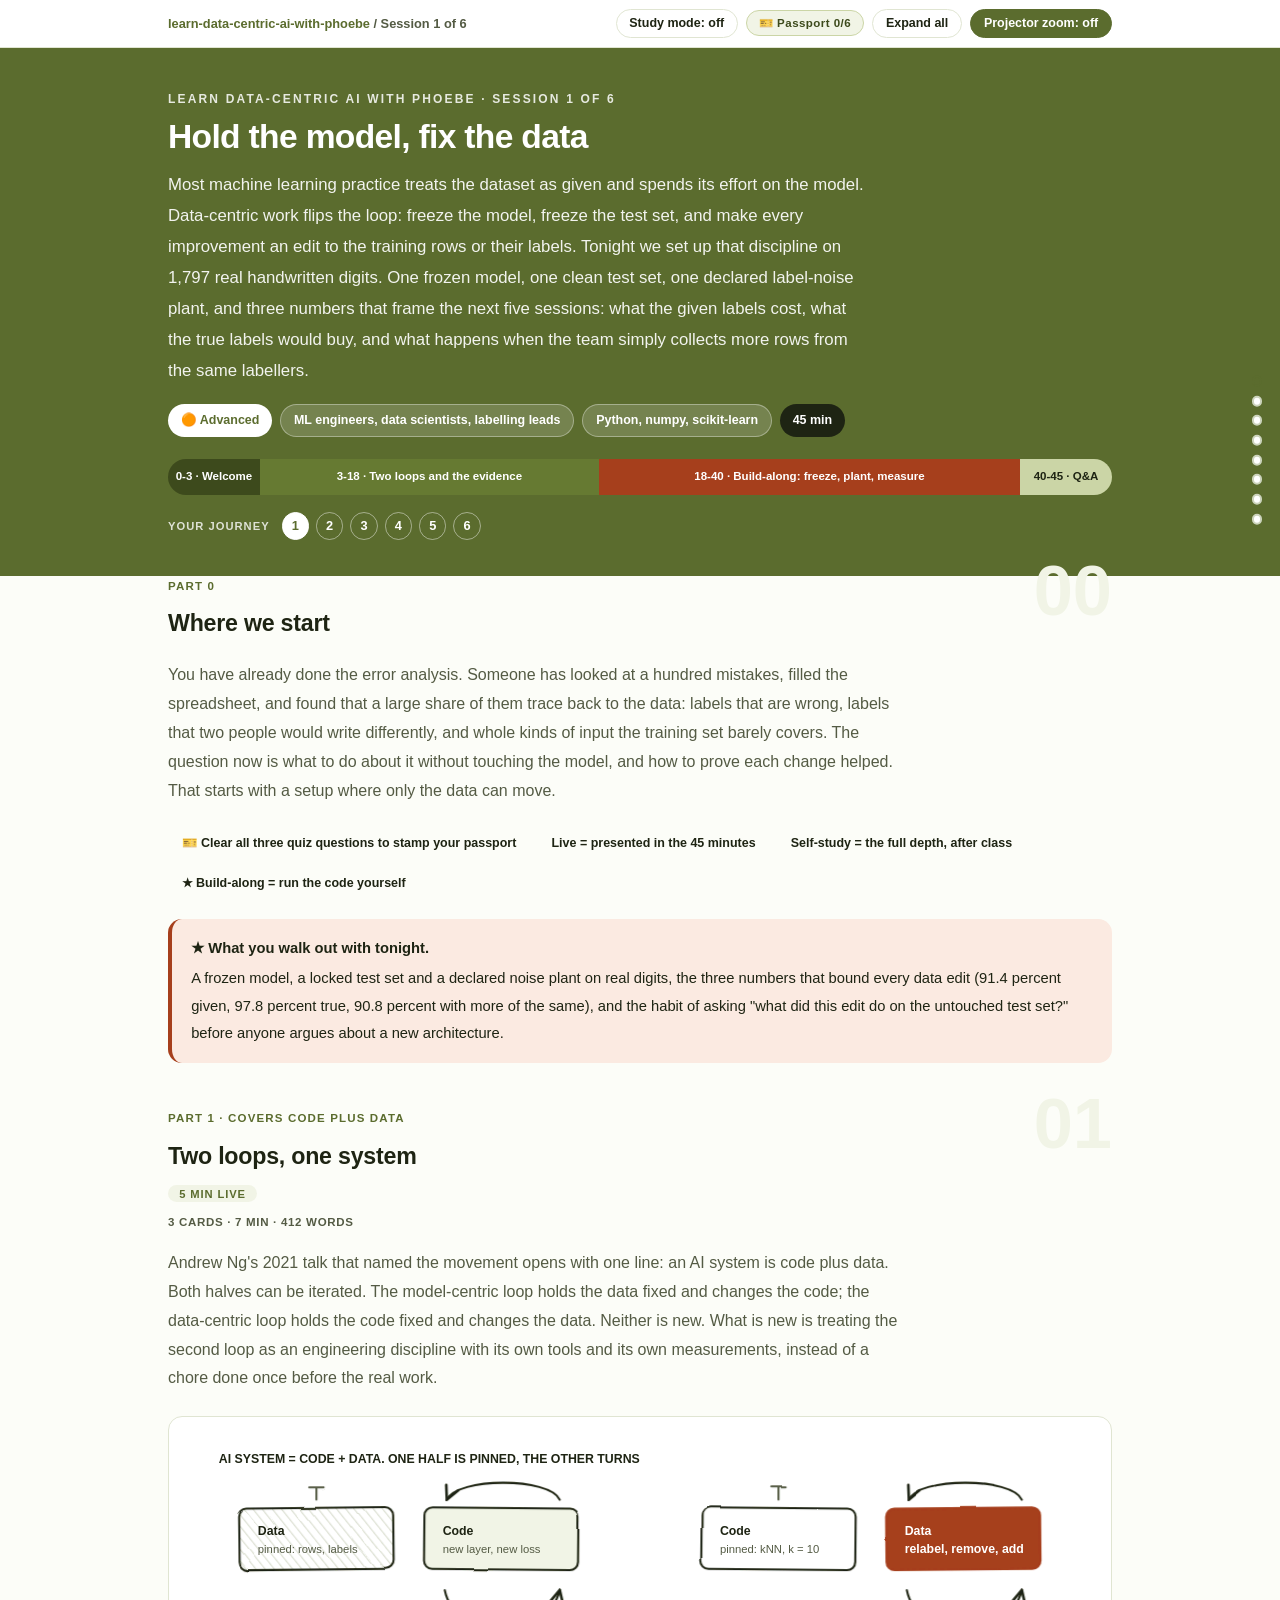
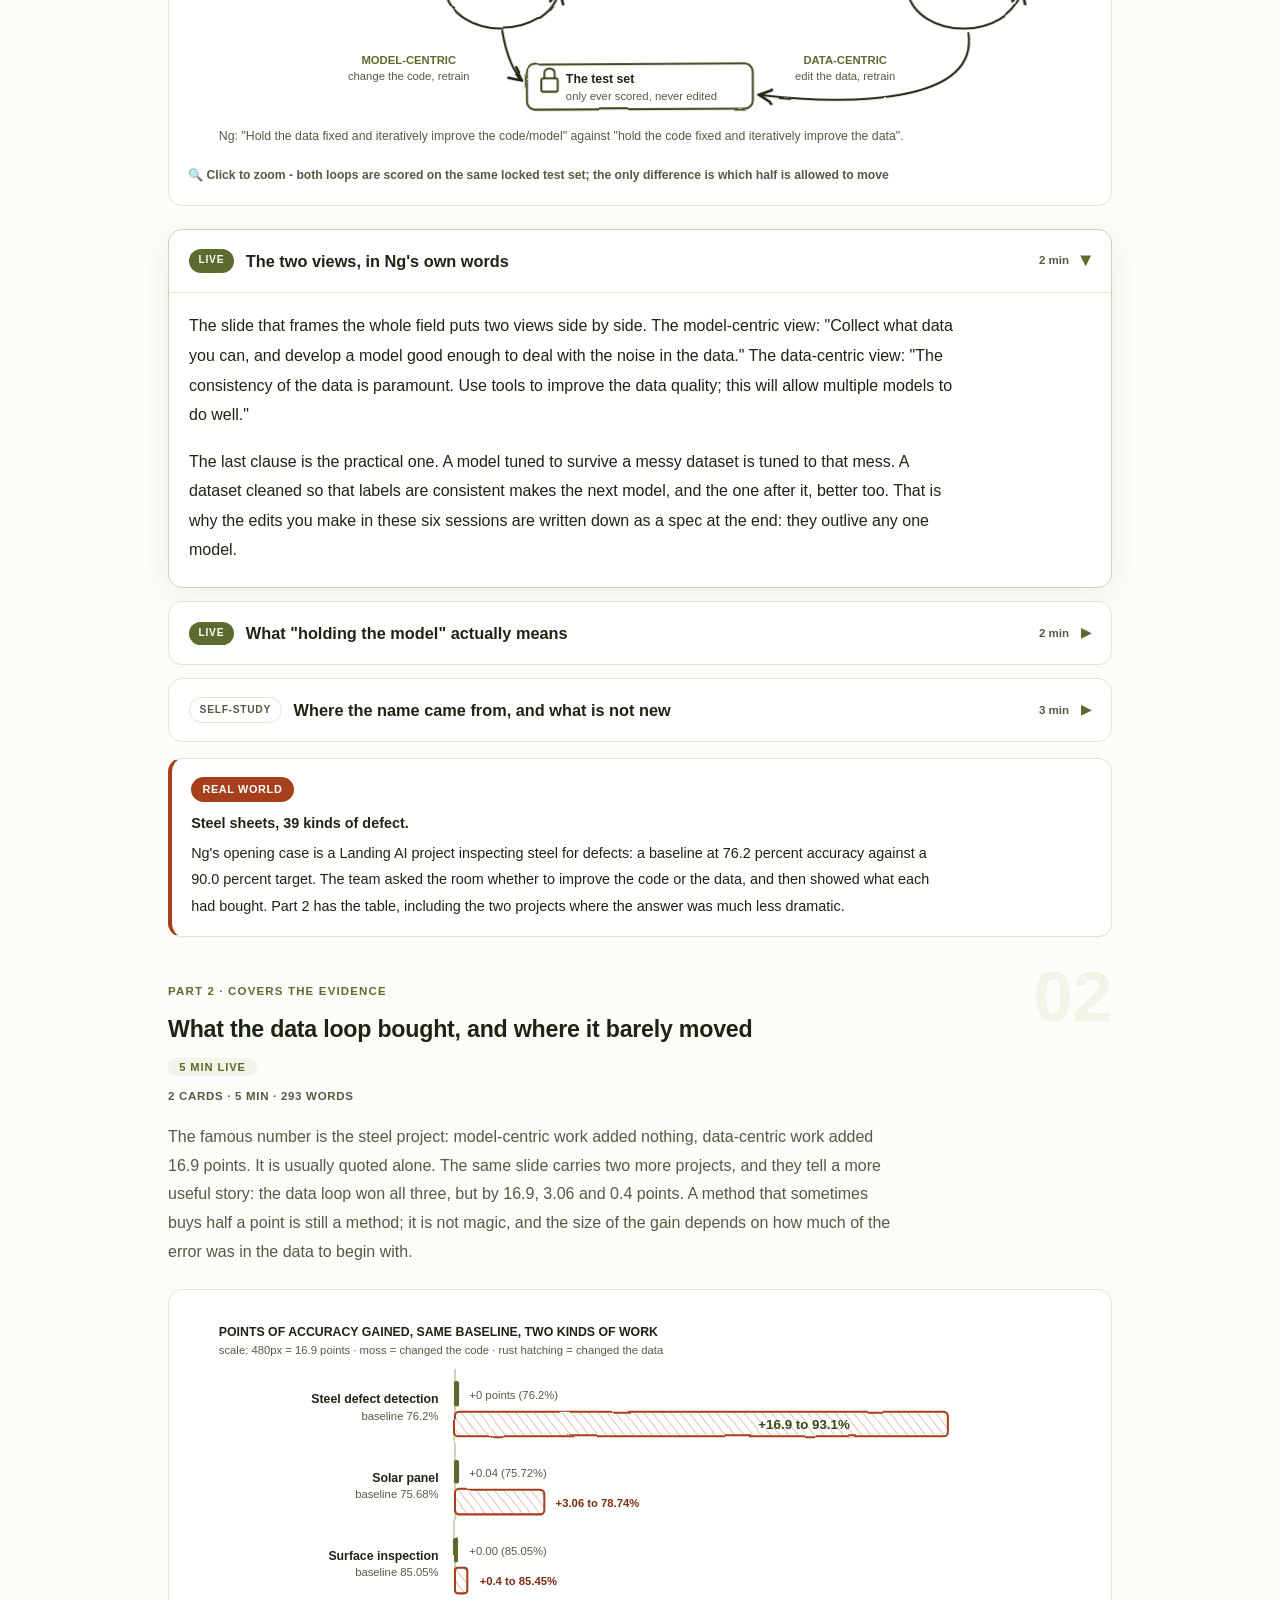
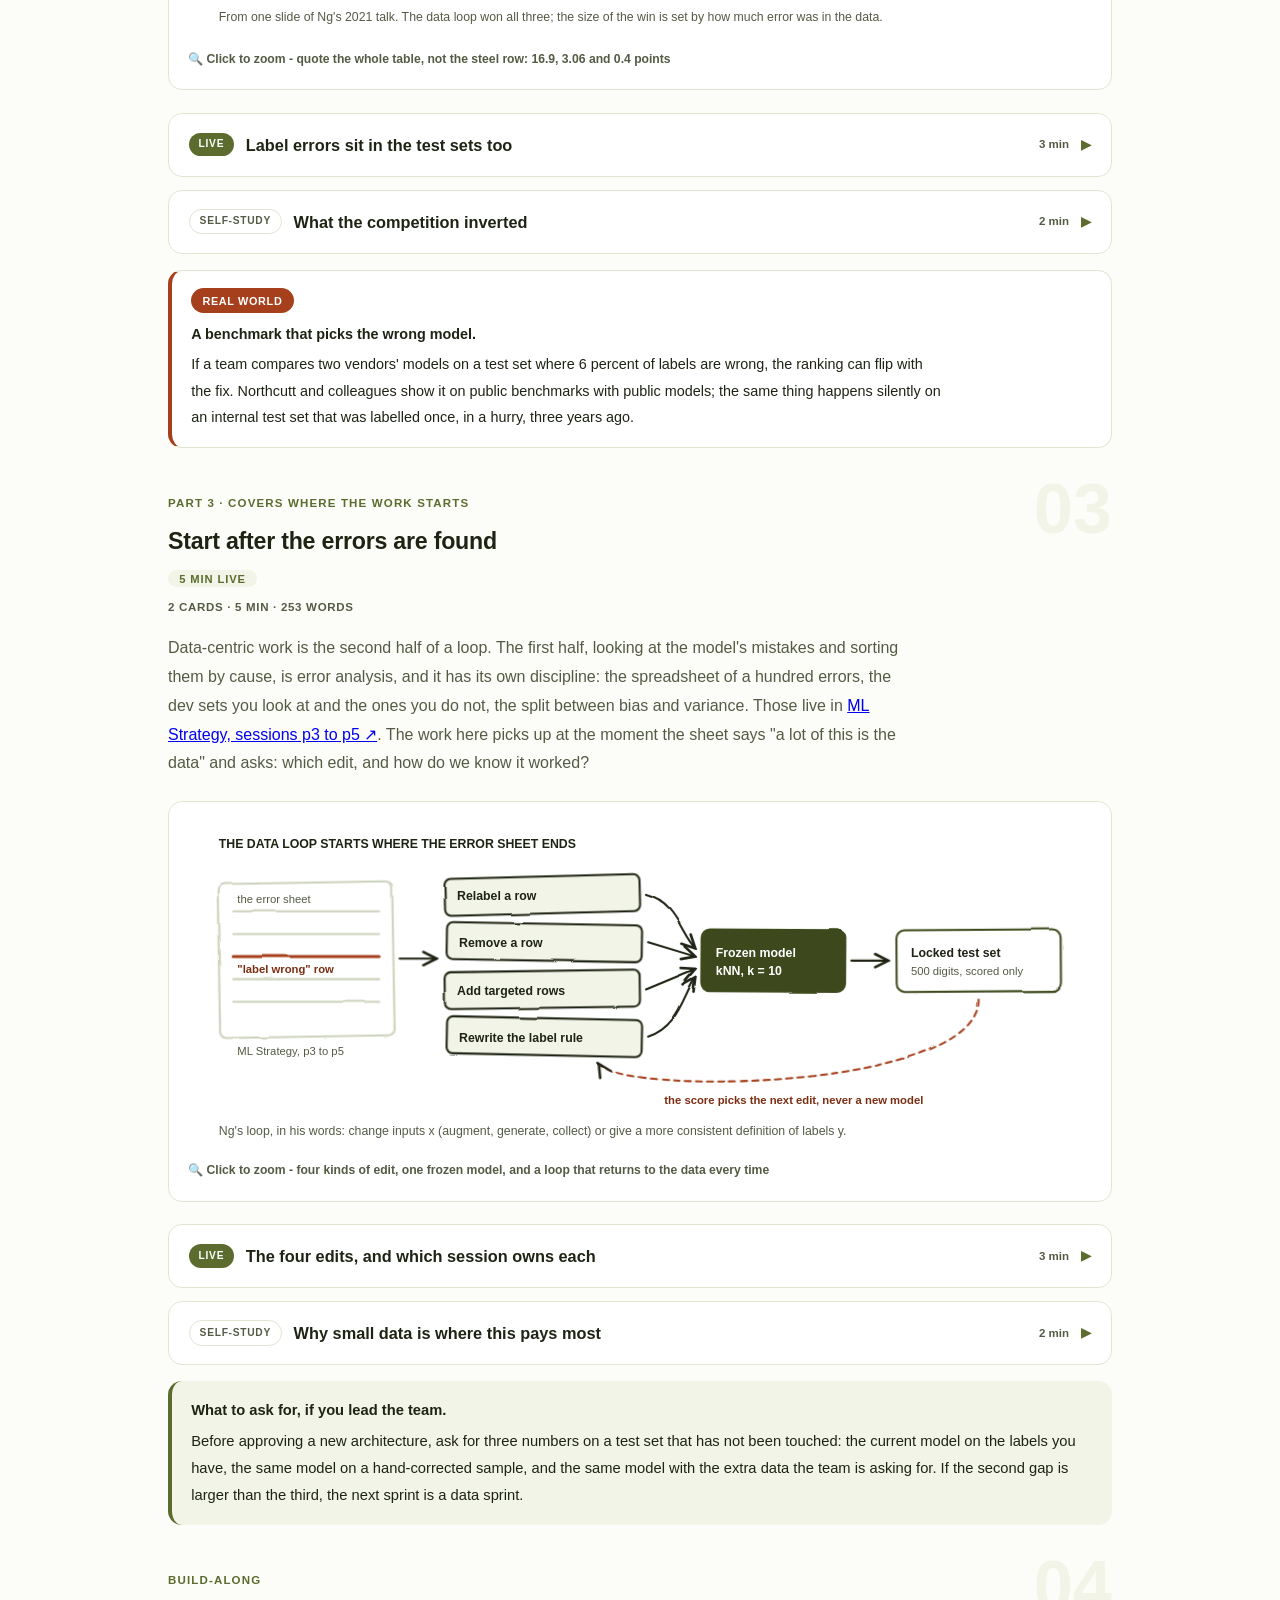
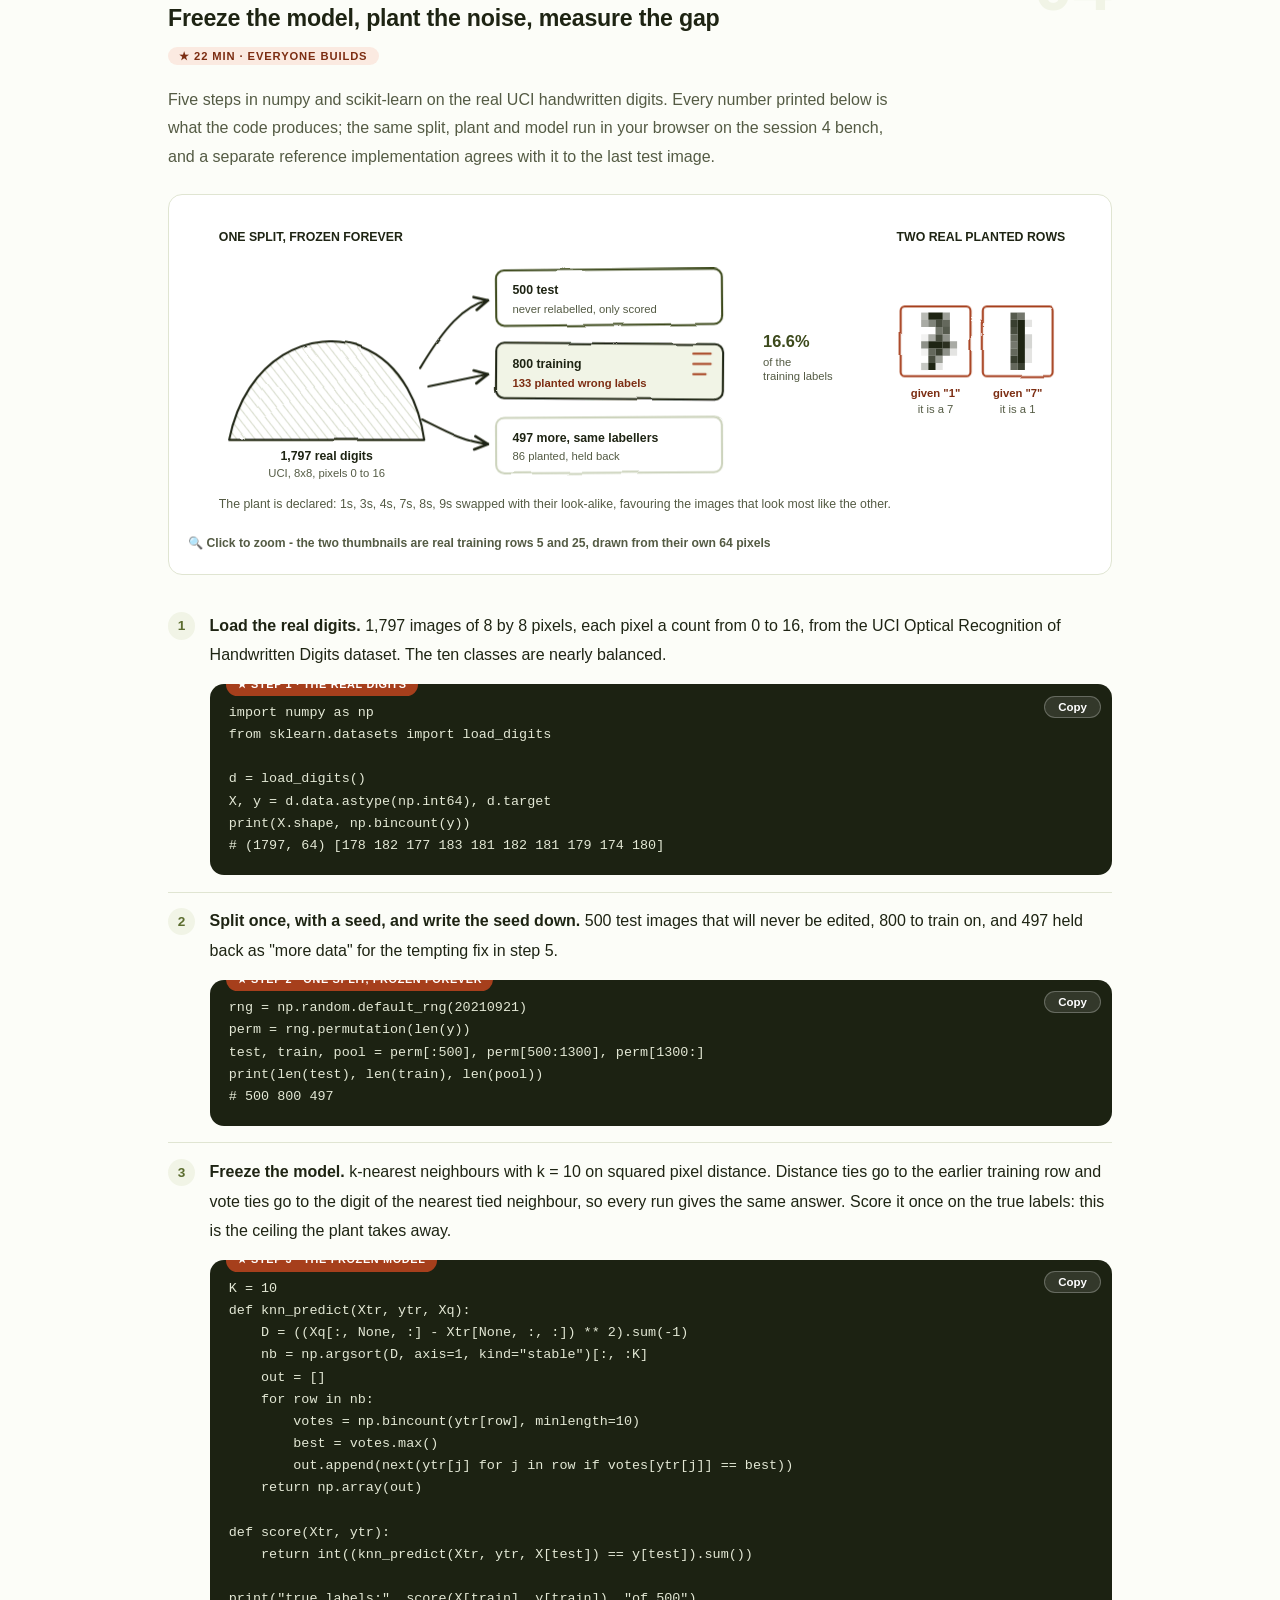
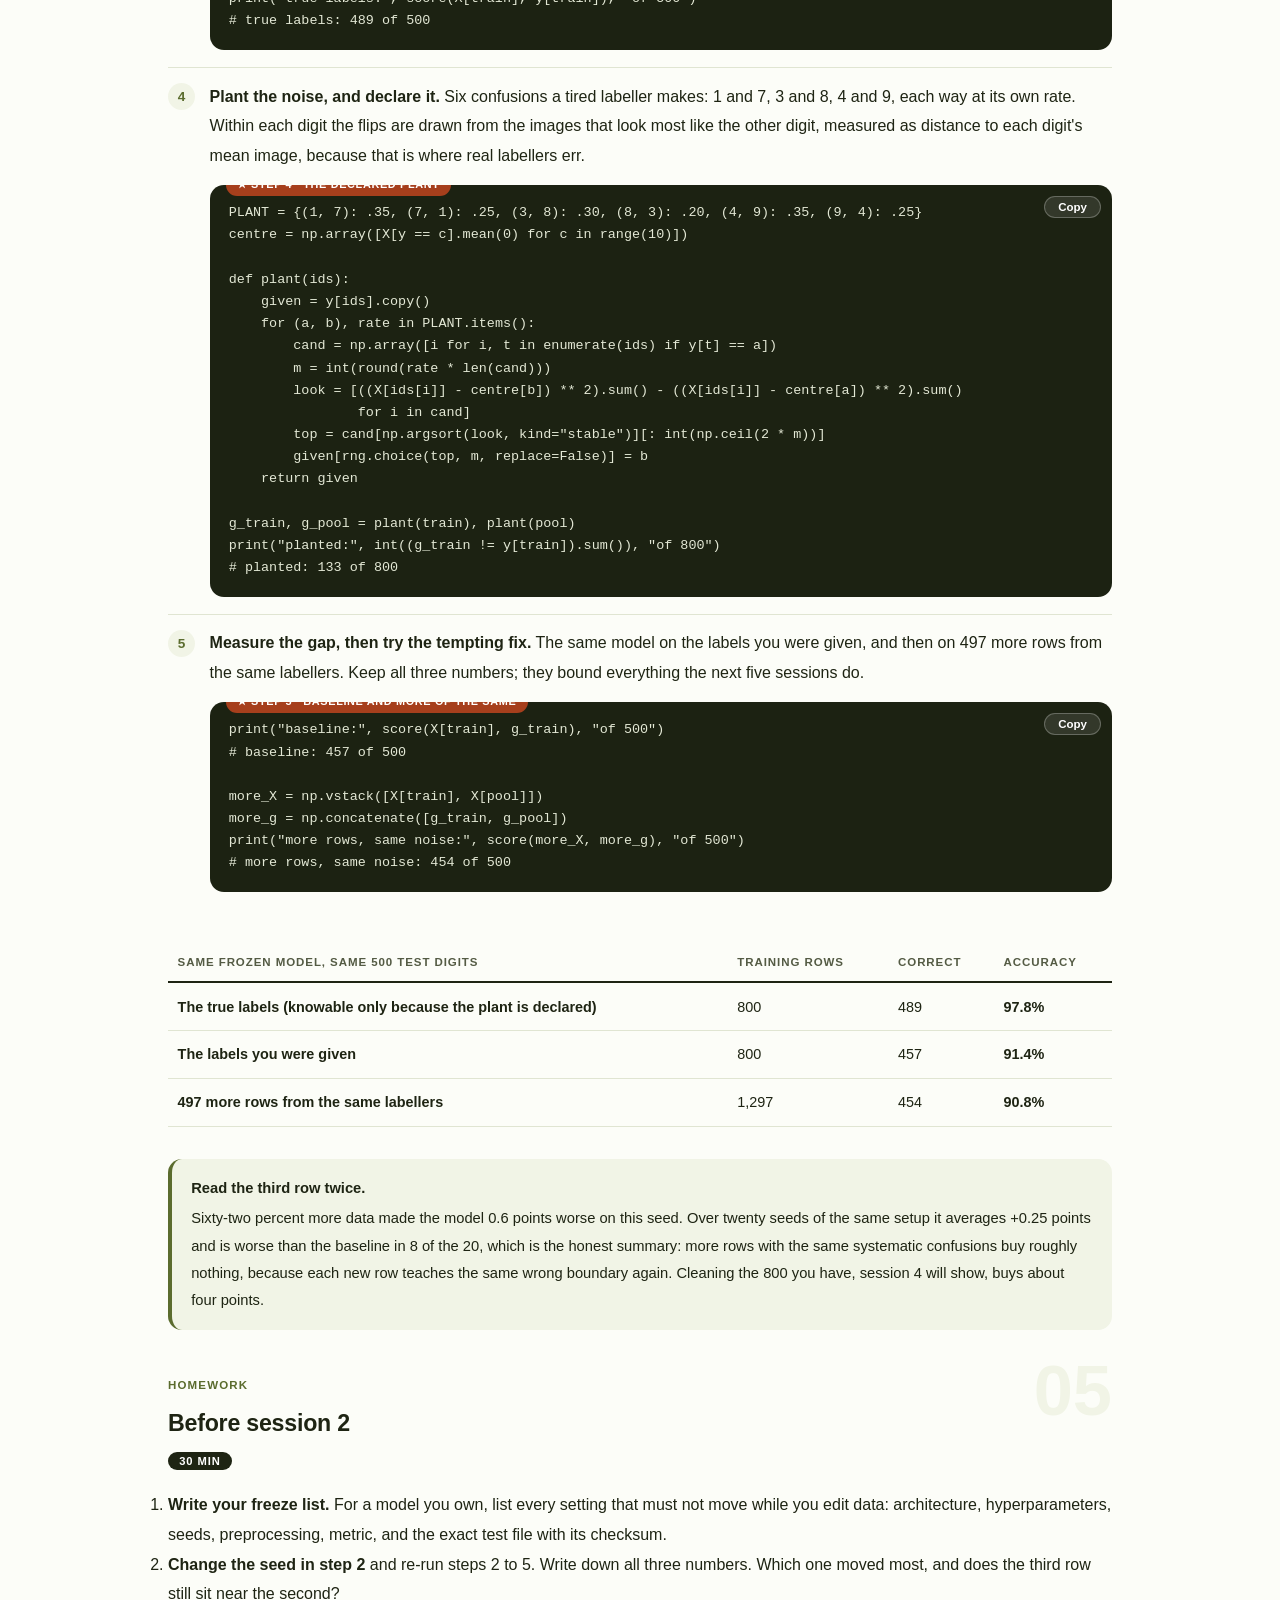
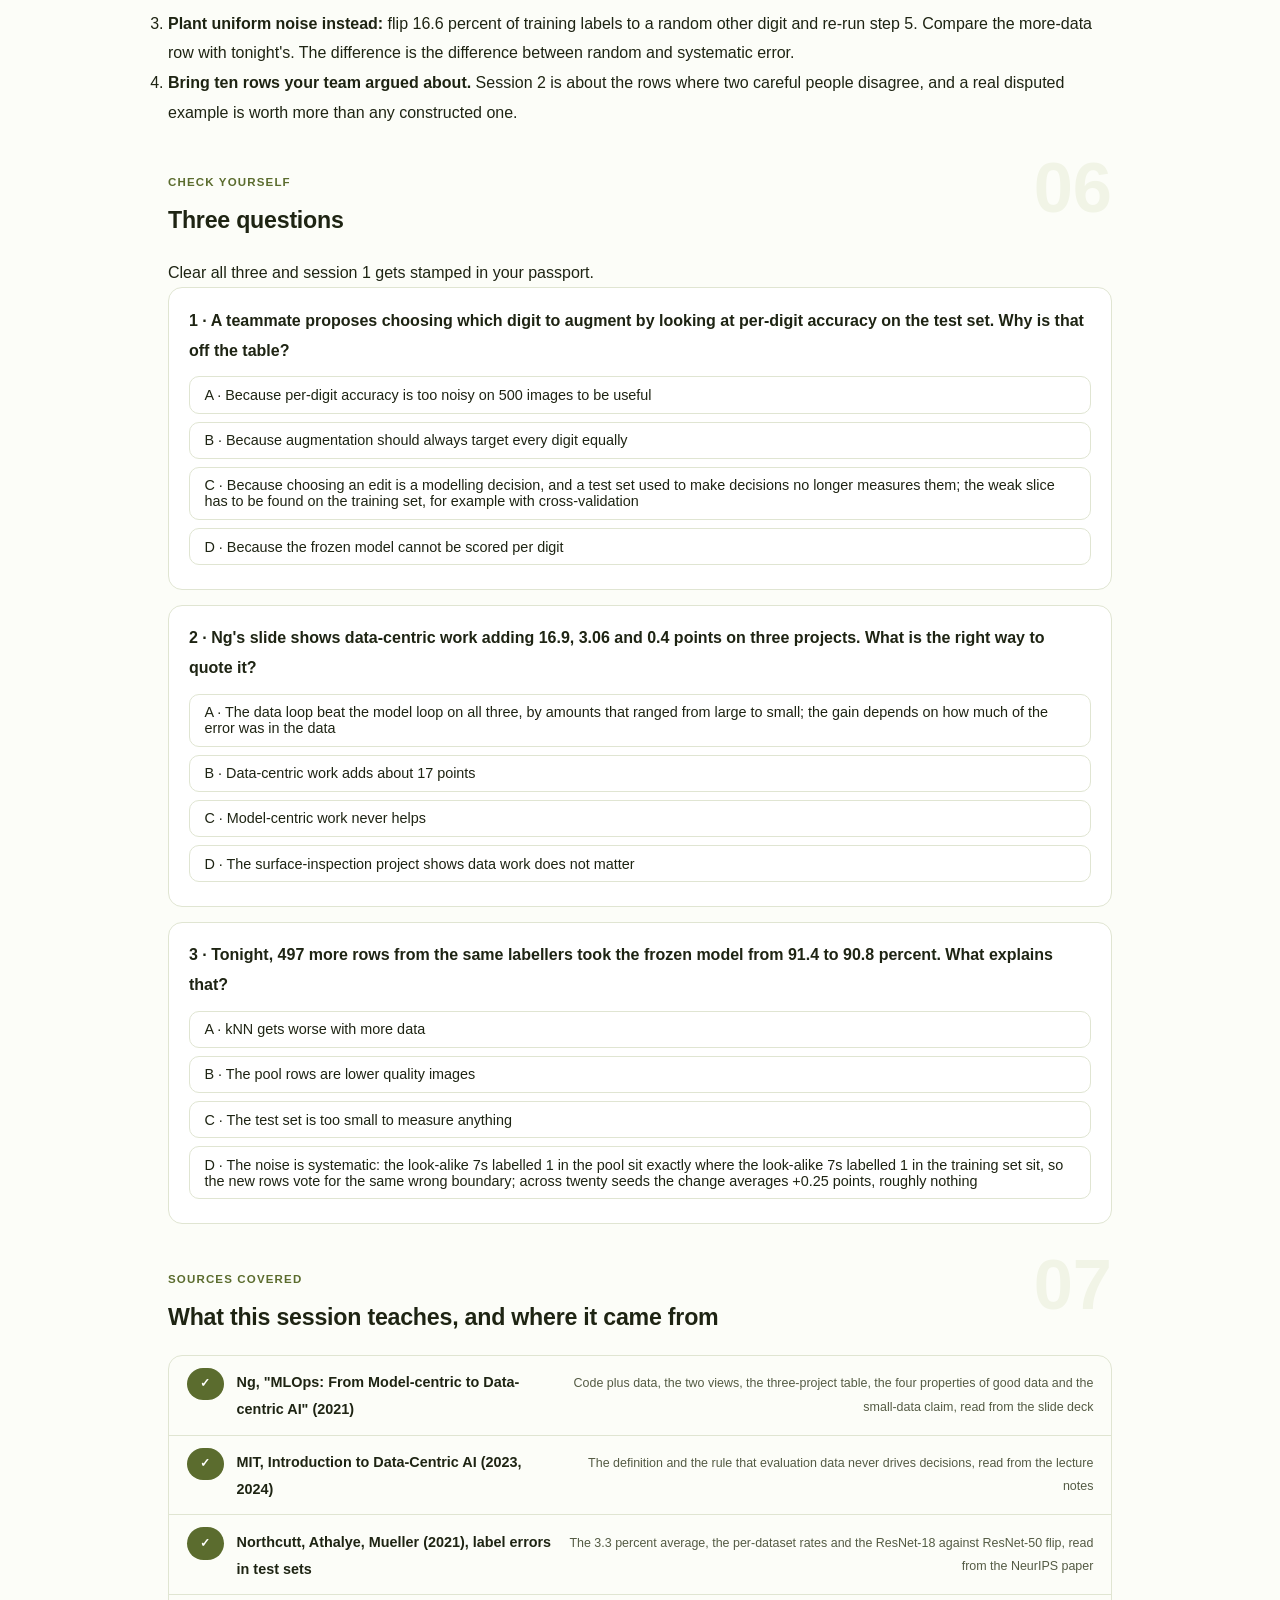
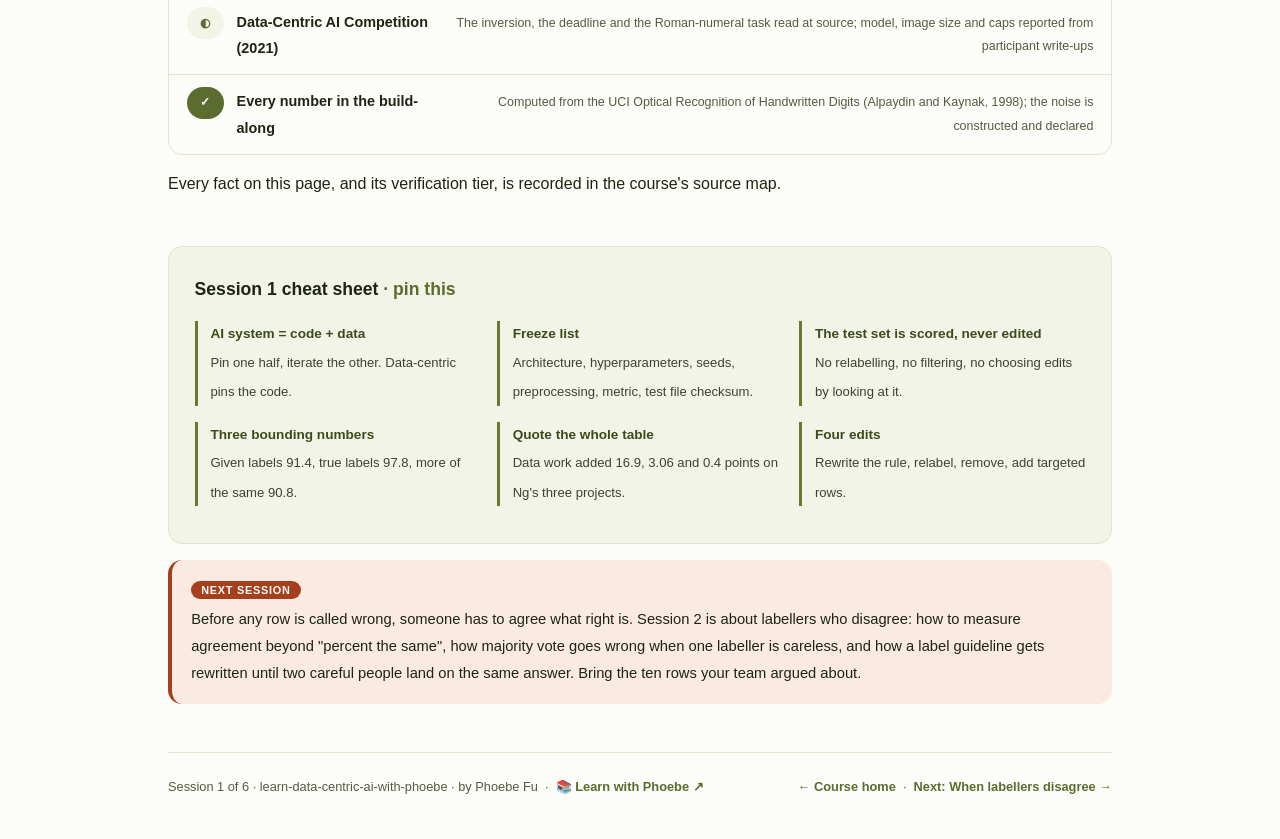
==== courses/01-hold-the-model-fix-the-data.html @ 0cade95e "Data-Centric AI - six sessions and a real data-edit bench Model frozen, labels fixed: a kNN on the 1" ====
<!DOCTYPE html>
<html lang="en">
<head>
<meta charset="UTF-8">
<meta name="viewport" content="width=device-width, initial-scale=1.0">
<!-- social:start -->
<meta name="description" content="Session 1 of 6. An AI system is code plus data. Freeze the code, work the data, and measure every edit on a test set nobody touches. Built on 1,797 real handwritten digits with a declared label-noise plant.">
<meta property="og:type" content="article">
<meta property="og:site_name" content="Learn with Phoebe">
<meta property="og:title" content="Hold the model, fix the data - learn data-centric ai with phoebe">
<meta property="og:description" content="Session 1 of 6. Same frozen model, same clean test set: 91.4 percent on the labels you were given, 97.8 percent on the true ones, and 90.8 percent if you just add more rows from the same labellers.">
<meta property="og:url" content="https://phoebefu6.github.io/learn-data-centric-ai-with-phoebe/courses/01-hold-the-model-fix-the-data.html">
<meta property="og:image" content="https://phoebefu6.github.io/learn-data-centric-ai-with-phoebe/assets/og-cover.png">
<meta property="og:image:width" content="1200">
<meta property="og:image:height" content="630">
<meta name="twitter:card" content="summary_large_image">
<meta name="twitter:title" content="Hold the model, fix the data - learn data-centric ai with phoebe">
<meta name="twitter:description" content="Session 1 of 6. Freeze the model, plant declared noise, measure the gap the data is costing you.">
<meta name="twitter:image" content="https://phoebefu6.github.io/learn-data-centric-ai-with-phoebe/assets/og-cover.png">
<!-- social:end -->
<title>Session 1 · Hold the model, fix the data - learn data-centric ai with phoebe</title>
<link rel="stylesheet" href="../assets/style.css?v=3">
</head>
<body>

<div class="toolbar">
  <div class="wrap">
    <span class="crumb"><a href="../index.html">learn-data-centric-ai-with-phoebe</a> / Session 1 of 6</span>
    <button class="btn" id="toggle-all" type="button">Expand all</button>
    <button class="btn primary" id="zoom-toggle" type="button">Projector zoom: off</button>
  </div>
</div>

<header class="masthead">
  <div class="wrap">
    <div class="eyebrow">Learn Data-Centric AI with Phoebe · Session 1 of 6</div>
    <h1>Hold the model, <span class="accent">fix the data</span></h1>
    <p class="sub">Most machine learning practice treats the dataset as given and spends its effort on the model. Data-centric work flips the loop: freeze the model, freeze the test set, and make every improvement an edit to the training rows or their labels. Tonight we set up that discipline on 1,797 real handwritten digits. One frozen model, one clean test set, one declared label-noise plant, and three numbers that frame the next five sessions: what the given labels cost, what the true labels would buy, and what happens when the team simply collects more rows from the same labellers.</p>
    <div class="chip-row">
      <span class="chip level">🟠 Advanced</span>
      <span class="chip audience">ML engineers, data scientists, labelling leads</span>
      <span class="chip audience">Python, numpy, scikit-learn</span>
      <span class="chip time">45 min</span>
    </div>
    <div class="agenda">
      <span class="a1" style="flex:1">0-3 · Welcome</span>
      <span class="a2" style="flex:4">3-18 · Two loops and the evidence</span>
      <span class="a3" style="flex:5">18-40 · Build-along: freeze, plant, measure</span>
      <span class="a4" style="flex:1">40-45 · Q&amp;A</span>
    </div>
  </div>
</header>

<main class="wrap">

  <section class="section" id="intro">
    <div class="section-kicker">
      <span class="klabel">Part 0</span>
      <h2>Where we start</h2>
    </div>
    <p class="lede">You have already done the error analysis. Someone has looked at a hundred mistakes, filled the spreadsheet, and found that a large share of them trace back to the data: labels that are wrong, labels that two people would write differently, and whole kinds of input the training set barely covers. The question now is what to do about it without touching the model, and how to prove each change helped. That starts with a setup where only the data can move.</p>

    <div class="legend">
      <span class="pill">🎫 Clear all three quiz questions to stamp your passport</span>
      <span class="pill">Live = presented in the 45 minutes</span>
      <span class="pill">Self-study = the full depth, after class</span>
      <span class="pill">★ Build-along = run the code yourself</span>
    </div>

    <div class="callout win">
      <p><strong>★ What you walk out with tonight.</strong> A frozen model, a locked test set and a declared noise plant on real digits, the three numbers that bound every data edit (91.4 percent given, 97.8 percent true, 90.8 percent with more of the same), and the habit of asking "what did this edit do on the untouched test set?" before anyone argues about a new architecture.</p>
    </div>
  </section>

  <section class="section" id="part-1">
    <div class="section-kicker">
      <span class="klabel">Part 1 · covers code plus data</span>
      <h2>Two loops, one system</h2>
      <span class="tag concept">5 min live</span>
    </div>
    <p class="lede">Andrew Ng's 2021 talk that named the movement opens with one line: an AI system is code plus data. Both halves can be iterated. The model-centric loop holds the data fixed and changes the code; the data-centric loop holds the code fixed and changes the data. Neither is new. What is new is treating the second loop as an engineering discipline with its own tools and its own measurements, instead of a chore done once before the real work.</p>

    <figure class="zoomable">
      <svg viewBox="0 0 880 310" xmlns="http://www.w3.org/2000/svg" role="img" aria-label="Two loops side by side. Left, the model-centric loop: a pinned data box, and an arrow circling a code box that is changed each turn. Right, the data-centric loop: a pinned code box, and an arrow circling a data box whose labels and rows are changed each turn. Both loops end at the same locked test set, which is only ever scored.">
        <defs>
          <filter id="s1aSk" x="-3%" y="-3%" width="106%" height="106%"><feTurbulence type="fractalNoise" baseFrequency="0.02" numOctaves="2" seed="11" result="n"/><feDisplacementMap in="SourceGraphic" in2="n" scale="2.4" xChannelSelector="R" yChannelSelector="G"/></filter>
          <pattern id="s1aHc" patternUnits="userSpaceOnUse" width="7" height="7" patternTransform="rotate(-38)"><line x1="0" y1="0" x2="0" y2="7" stroke="#5B6C2E" stroke-width="1" opacity=".5"/></pattern>
          <marker id="s1aAr" viewBox="0 0 10 10" refX="9" refY="5" markerWidth="8" markerHeight="8" orient="auto"><path d="M1 1 L9 5 L1 9" fill="none" stroke="#1E2413" stroke-width="1.6" stroke-linecap="round"/></marker>
        </defs>
        <style>
          .s1aH { font: 800 12px Inter, sans-serif; fill: #1E2413; }
          .s1aL { font: 600 12px Inter, sans-serif; fill: #1E2413; }
          .s1aS { font: 400 11px Inter, sans-serif; fill: #545B44; }
          .s1aB { font: 800 11px Inter, sans-serif; fill: #7C2D12; }
          .s1aW { font: 800 12px Inter, sans-serif; fill: #FFFFFF; }
          .s1aA { font: 700 11px Inter, sans-serif; fill: #5B6C2E; }
          .s1aN { font: 400 12px Inter, sans-serif; fill: #545B44; }
        </style>

        <text class="s1aH" x="30" y="26">AI SYSTEM = CODE + DATA. ONE HALF IS PINNED, THE OTHER TURNS</text>

        <g filter="url(#s1aSk)" fill="none" stroke="#1E2413" stroke-width="2" stroke-linecap="round" stroke-linejoin="round">
          <!-- left loop: data pinned, code turns -->
          <rect x="50" y="70" width="150" height="60" rx="8" transform="rotate(-0.6 125 100)" fill="url(#s1aHc)"/>
          <path d="M125 62 L125 50 M118 50 L132 50" stroke="#545B44"/>
          <rect x="230" y="70" width="150" height="60" rx="8" transform="rotate(0.5 305 100)" fill="#F1F4E6"/>
          <path d="M250 150 C260 200 350 200 362 150" marker-end="url(#s1aAr)"/>
          <path d="M362 62 C352 40 262 40 252 62" marker-end="url(#s1aAr)"/>
          <!-- right loop: code pinned, data turns -->
          <rect x="500" y="70" width="150" height="60" rx="8" transform="rotate(0.5 575 100)" fill="#FFFFFF"/>
          <path d="M575 62 L575 50 M568 50 L582 50" stroke="#545B44"/>
          <rect x="680" y="70" width="150" height="60" rx="8" transform="rotate(-0.5 755 100)" fill="#A63F1C" stroke="#A63F1C"/>
          <path d="M700 150 C710 200 800 200 812 150" marker-end="url(#s1aAr)"/>
          <path d="M812 62 C802 40 712 40 702 62" marker-end="url(#s1aAr)"/>
          <!-- shared locked test set -->
          <rect x="330" y="222" width="220" height="44" rx="8" transform="rotate(-0.3 440 244)" fill="#FFFFFF" stroke="#3D4A1C"/>
          <path d="M306 190 C310 214 318 232 326 238" marker-end="url(#s1aAr)"/>
          <path d="M760 192 C770 262 640 262 556 252" marker-end="url(#s1aAr)"/>
          <!-- padlock doodle -->
          <rect x="344" y="236" width="16" height="13" rx="2" stroke="#3D4A1C"/>
          <path d="M347 236 L347 231 C347 225 357 225 357 231 L357 236" stroke="#3D4A1C"/>
        </g>

        <text class="s1aA" x="215" y="222" text-anchor="middle">MODEL-CENTRIC</text>
        <text class="s1aS" x="215" y="238" text-anchor="middle">change the code, retrain</text>
        <text class="s1aA" x="640" y="222" text-anchor="middle">DATA-CENTRIC</text>
        <text class="s1aS" x="640" y="238" text-anchor="middle">edit the data, retrain</text>
        <text class="s1aL" x="68" y="96">Data</text>
        <text class="s1aS" x="68" y="114">pinned: rows, labels</text>
        <text class="s1aL" x="248" y="96">Code</text>
        <text class="s1aS" x="248" y="114">new layer, new loss</text>
        <text class="s1aL" x="518" y="96">Code</text>
        <text class="s1aS" x="518" y="114">pinned: kNN, k = 10</text>
        <text class="s1aW" x="698" y="96">Data</text>
        <text class="s1aW" x="698" y="114">relabel, remove, add</text>
        <text class="s1aL" x="368" y="241">The test set</text>
        <text class="s1aS" x="368" y="257">only ever scored, never edited</text>

        <text class="s1aN" x="30" y="296">Ng: "Hold the data fixed and iteratively improve the code/model" against "hold the code fixed and iteratively improve the data".</text>
      </svg>
      <figcaption>🔍 Click to zoom - both loops are scored on the same locked test set; the only difference is which half is allowed to move</figcaption>
    </figure>

    <details class="card" open>
      <summary><span class="mode live">Live</span>The two views, in Ng's own words<span class="mini">2 min</span><span class="caret">▶</span></summary>
      <div class="body">
        <p>The slide that frames the whole field puts two views side by side. The model-centric view: "Collect what data you can, and develop a model good enough to deal with the noise in the data." The data-centric view: "The consistency of the data is paramount. Use tools to improve the data quality; this will allow multiple models to do well."</p>
        <p>The last clause is the practical one. A model tuned to survive a messy dataset is tuned to that mess. A dataset cleaned so that labels are consistent makes the next model, and the one after it, better too. That is why the edits you make in these six sessions are written down as a spec at the end: they outlive any one model.</p>
      </div>
    </details>

    <details class="card">
      <summary><span class="mode live">Live</span>What "holding the model" actually means<span class="mini">2 min</span><span class="caret">▶</span></summary>
      <div class="body">
        <p>Holding the model fixed is stricter than it sounds. The architecture, every hyperparameter, the training seed, the preprocessing and the evaluation metric are all frozen before the first data edit. If any of them moves, you can no longer say which change bought the gain. Tonight the model is k-nearest neighbours with k = 10 and squared distance on the raw pixels, chosen because it has no training randomness at all: the same rows always give the same predictions, in Python and in your browser, to the last test image.</p>
        <p>The test set is frozen harder still. It is never relabelled, never filtered, and never used to choose an edit. The MIT data-centric AI course puts it bluntly: evaluation examples "should only be used for computing evaluation scores, not for any modeling decisions." Choosing which slice to augment by looking at test accuracy is a modelling decision, and session 5 shows how to make it on the training set instead.</p>
      </div>
    </details>

    <details class="card">
      <summary><span class="mode self">Self-study</span>Where the name came from, and what is not new<span class="mini">3 min</span><span class="caret">▶</span></summary>
      <div class="body">
        <p>Ng gave the talk "MLOps: From Model-centric to Data-centric AI" at a DeepLearning.AI live event in March 2021, and the same year DeepLearning.AI and Landing AI ran the Data-Centric AI Competition that inverted the usual format. MIT's course "Introduction to Data-Centric AI", taught by Anish Athalye, Curtis Northcutt and Jonas Mueller, turned the idea into lectures and labs in 2023 and 2024, and defines the field as treating dataset improvement as "a systematic engineering discipline" rather than "ad hoc trial/error and intuition".</p>
        <p>None of the techniques are new. Label-noise research, repeated labelling and data augmentation all predate 2021 by decades. What the name changed is where the effort is booked: a data edit becomes a versioned, measured change with a reviewer, the same way a code change is.</p>
      </div>
    </details>

    <div class="callout example">
      <span class="ex-pill">Real world</span>
      <p><strong>Steel sheets, 39 kinds of defect.</strong> Ng's opening case is a Landing AI project inspecting steel for defects: a baseline at 76.2 percent accuracy against a 90.0 percent target. The team asked the room whether to improve the code or the data, and then showed what each had bought. Part 2 has the table, including the two projects where the answer was much less dramatic.</p>
    </div>
  </section>

  <section class="section" id="part-2">
    <div class="section-kicker">
      <span class="klabel">Part 2 · covers the evidence</span>
      <h2>What the data loop bought, and where it barely moved</h2>
      <span class="tag concept">5 min live</span>
    </div>
    <p class="lede">The famous number is the steel project: model-centric work added nothing, data-centric work added 16.9 points. It is usually quoted alone. The same slide carries two more projects, and they tell a more useful story: the data loop won all three, but by 16.9, 3.06 and 0.4 points. A method that sometimes buys half a point is still a method; it is not magic, and the size of the gain depends on how much of the error was in the data to begin with.</p>

    <figure class="zoomable">
      <svg viewBox="0 0 880 320" xmlns="http://www.w3.org/2000/svg" role="img" aria-label="Paired bars for three projects on Ng's slide. Steel defect detection, baseline 76.2 percent: model-centric work added 0 points, data-centric added 16.9 points to 93.1 percent. Solar panel, baseline 75.68 percent: model-centric added 0.04, data-centric added 3.06 to 78.74. Surface inspection, baseline 85.05 percent: model-centric added 0.00, data-centric added 0.4 to 85.45.">
        <defs>
          <filter id="s1bSk" x="-3%" y="-3%" width="106%" height="106%"><feTurbulence type="fractalNoise" baseFrequency="0.02" numOctaves="2" seed="23" result="n"/><feDisplacementMap in="SourceGraphic" in2="n" scale="2.4" xChannelSelector="R" yChannelSelector="G"/></filter>
          <pattern id="s1bHc" patternUnits="userSpaceOnUse" width="7" height="7" patternTransform="rotate(-38)"><line x1="0" y1="0" x2="0" y2="7" stroke="#A63F1C" stroke-width="1" opacity=".6"/></pattern>
        </defs>
        <style>
          .s1bH { font: 800 12px Inter, sans-serif; fill: #1E2413; }
          .s1bL { font: 600 12px Inter, sans-serif; fill: #1E2413; }
          .s1bS { font: 400 11px Inter, sans-serif; fill: #545B44; }
          .s1bB { font: 800 11px Inter, sans-serif; fill: #7C2D12; }
          .s1bV { font: 800 13px Inter, sans-serif; fill: #3D4A1C; }
          .s1bN { font: 400 12px Inter, sans-serif; fill: #545B44; }
        </style>

        <text class="s1bH" x="30" y="26">POINTS OF ACCURACY GAINED, SAME BASELINE, TWO KINDS OF WORK</text>
        <text class="s1bS" x="30" y="44">scale: 480px = 16.9 points · moss = changed the code · rust hatching = changed the data</text>

        <g filter="url(#s1bSk)" fill="none" stroke="#1E2413" stroke-width="2" stroke-linecap="round" stroke-linejoin="round">
          <path d="M260 60 L260 268" stroke="#CCD3BC"/>
          <!-- steel -->
          <rect x="260" y="72" width="3" height="22" rx="1" fill="#5B6C2E" stroke="#5B6C2E"/>
          <rect x="260" y="100" width="480" height="24" rx="4" fill="url(#s1bHc)" stroke="#A63F1C"/>
          <!-- solar -->
          <rect x="260" y="148" width="3" height="22" rx="1" fill="#5B6C2E" stroke="#5B6C2E"/>
          <rect x="260" y="176" width="87" height="24" rx="4" fill="url(#s1bHc)" stroke="#A63F1C"/>
          <!-- surface -->
          <rect x="260" y="224" width="3" height="22" rx="1" fill="#5B6C2E" stroke="#5B6C2E"/>
          <rect x="260" y="252" width="12" height="24" rx="3" fill="url(#s1bHc)" stroke="#A63F1C"/>
        </g>

        <text class="s1bL" x="244" y="92" text-anchor="end">Steel defect detection</text>
        <text class="s1bS" x="244" y="108" text-anchor="end">baseline 76.2%</text>
        <text class="s1bS" x="274" y="88">+0 points (76.2%)</text>
        <text class="s1bV" x="600" y="117" text-anchor="middle">+16.9 to 93.1%</text>
        <text class="s1bL" x="244" y="168" text-anchor="end">Solar panel</text>
        <text class="s1bS" x="244" y="184" text-anchor="end">baseline 75.68%</text>
        <text class="s1bS" x="274" y="164">+0.04 (75.72%)</text>
        <text class="s1bB" x="358" y="193">+3.06 to 78.74%</text>
        <text class="s1bL" x="244" y="244" text-anchor="end">Surface inspection</text>
        <text class="s1bS" x="244" y="260" text-anchor="end">baseline 85.05%</text>
        <text class="s1bS" x="274" y="240">+0.00 (85.05%)</text>
        <text class="s1bB" x="284" y="269">+0.4 to 85.45%</text>

        <text class="s1bN" x="30" y="304">From one slide of Ng's 2021 talk. The data loop won all three; the size of the win is set by how much error was in the data.</text>
      </svg>
      <figcaption>🔍 Click to zoom - quote the whole table, not the steel row: 16.9, 3.06 and 0.4 points</figcaption>
    </figure>

    <details class="card">
      <summary><span class="mode live">Live</span>Label errors sit in the test sets too<span class="mini">3 min</span><span class="caret">▶</span></summary>
      <div class="body">
        <p>Northcutt, Athalye and Mueller ran confident learning over the test sets of ten of the most-used benchmarks, then had every flagged item checked by five crowd workers. They estimate "an average of at least 3.3% errors across the 10 datasets", with at least 6 percent of the ImageNet validation set mislabelled. The rate is not uniform: 0.15 percent on MNIST, 5.85 percent on CIFAR-100, 10.12 percent on QuickDraw. Carefully curated datasets were cleaner; datasets built by automated collection were not.</p>
        <p>The consequence is the one that matters for a practitioner. On ImageNet with corrected labels, ResNet-18 outperforms ResNet-50 if the share of originally mislabelled test examples rises by just 6 percent. The model you would have shipped depends on whether your test labels are right, which is why the test set here is clean by construction and why session 6 asks you to audit yours.</p>
        <table class="clean">
          <tr><th>Test set</th><th>Size</th><th>Flagged by the algorithm</th><th>Confirmed by humans</th><th>Estimated error</th></tr>
          <tr><td>MNIST</td><td>10,000</td><td>100</td><td>15</td><td>0.15%</td></tr>
          <tr><td>CIFAR-10</td><td>10,000</td><td>275</td><td>54</td><td>0.54%</td></tr>
          <tr><td>CIFAR-100</td><td>10,000</td><td>2,235</td><td>585</td><td>5.85%</td></tr>
          <tr><td>ImageNet (validation)</td><td>50,000</td><td>5,440</td><td>2,916</td><td>5.83%</td></tr>
          <tr><td>IMDB</td><td>25,000</td><td>1,310</td><td>725</td><td>2.90%</td></tr>
        </table>
      </div>
    </details>

    <details class="card">
      <summary><span class="mode self">Self-study</span>What the competition inverted<span class="mini">2 min</span><span class="caret">▶</span></summary>
      <div class="body">
        <p>The Data-Centric AI Competition page states the inversion plainly: in most competitions you build a model for a fixed dataset; here you "improve a dataset given a fixed model", with techniques "such as fixing incorrect labels, adding examples that represent edge cases, apply data augmentation". Submissions closed on 4 September 2021 and were scored on accuracy. The task was a noisy set of handwritten Roman numerals. The fixed model is reported as a cut-down ResNet50 on 32 by 32 images, with a starting set of about 1,500 images and a cap of 10,000; those three details come from participants' write-ups, not from an official page read for this session.</p>
        <p>Tonight's setup is the same shape on Arabic digits: a model nobody may touch, a noisy training set, a clean test set, and a score.</p>
      </div>
    </details>

    <div class="callout example">
      <span class="ex-pill">Real world</span>
      <p><strong>A benchmark that picks the wrong model.</strong> If a team compares two vendors' models on a test set where 6 percent of labels are wrong, the ranking can flip with the fix. Northcutt and colleagues show it on public benchmarks with public models; the same thing happens silently on an internal test set that was labelled once, in a hurry, three years ago.</p>
    </div>
  </section>

  <section class="section" id="part-3">
    <div class="section-kicker">
      <span class="klabel">Part 3 · covers where the work starts</span>
      <h2>Start after the errors are found</h2>
      <span class="tag concept">5 min live</span>
    </div>
    <p class="lede">Data-centric work is the second half of a loop. The first half, looking at the model's mistakes and sorting them by cause, is error analysis, and it has its own discipline: the spreadsheet of a hundred errors, the dev sets you look at and the ones you do not, the split between bias and variance. Those live in <a href="https://phoebefu6.github.io/learn-ml-strategy-with-phoebe/courses/p3-error-analysis-spreadsheet.html">ML Strategy, sessions p3 to p5 ↗</a>. The work here picks up at the moment the sheet says "a lot of this is the data" and asks: which edit, and how do we know it worked?</p>

    <figure class="zoomable">
      <svg viewBox="0 0 880 320" xmlns="http://www.w3.org/2000/svg" role="img" aria-label="A pipeline. On the left, faded, the error-analysis sheet from ML Strategy, whose data-caused rows feed four edit cards: relabel a row, remove a row, add targeted rows, and rewrite the label definition. All four feed the same frozen model, which is scored on the locked test set. A dashed arrow from the score loops back to the edit cards, never to the model.">
        <defs>
          <filter id="s1cSk" x="-3%" y="-3%" width="106%" height="106%"><feTurbulence type="fractalNoise" baseFrequency="0.02" numOctaves="2" seed="31" result="n"/><feDisplacementMap in="SourceGraphic" in2="n" scale="2.4" xChannelSelector="R" yChannelSelector="G"/></filter>
          <pattern id="s1cHc" patternUnits="userSpaceOnUse" width="7" height="7" patternTransform="rotate(-38)"><line x1="0" y1="0" x2="0" y2="7" stroke="#5B6C2E" stroke-width="1" opacity=".5"/></pattern>
          <marker id="s1cAr" viewBox="0 0 10 10" refX="9" refY="5" markerWidth="8" markerHeight="8" orient="auto"><path d="M1 1 L9 5 L1 9" fill="none" stroke="#1E2413" stroke-width="1.6" stroke-linecap="round"/></marker>
        </defs>
        <style>
          .s1cH { font: 800 12px Inter, sans-serif; fill: #1E2413; }
          .s1cL { font: 600 12px Inter, sans-serif; fill: #1E2413; }
          .s1cS { font: 400 11px Inter, sans-serif; fill: #545B44; }
          .s1cB { font: 800 11px Inter, sans-serif; fill: #7C2D12; }
          .s1cW { font: 800 12px Inter, sans-serif; fill: #FFFFFF; }
          .s1cN { font: 400 12px Inter, sans-serif; fill: #545B44; }
        </style>

        <text class="s1cH" x="30" y="26">THE DATA LOOP STARTS WHERE THE ERROR SHEET ENDS</text>

        <g filter="url(#s1cSk)" fill="none" stroke="#1E2413" stroke-width="2" stroke-linecap="round" stroke-linejoin="round">
          <!-- faded error sheet -->
          <rect x="30" y="60" width="170" height="150" rx="6" transform="rotate(-1 115 135)" fill="#FFFFFF" stroke="#CCD3BC"/>
          <path d="M44 88 L186 88 M44 110 L186 110 M44 132 L186 132 M44 154 L186 154 M44 176 L186 176" stroke="#CCD3BC"/>
          <path d="M44 132 L186 132" stroke="#A63F1C" stroke-width="3"/>
          <!-- four edit cards -->
          <rect x="250" y="54" width="190" height="36" rx="6" transform="rotate(-1.5 345 72)" fill="#F1F4E6"/>
          <rect x="252" y="100" width="190" height="36" rx="6" transform="rotate(1 347 118)" fill="#F1F4E6"/>
          <rect x="250" y="146" width="190" height="36" rx="6" transform="rotate(-0.8 345 164)" fill="#F1F4E6"/>
          <rect x="252" y="192" width="190" height="36" rx="6" transform="rotate(1.2 347 210)" fill="#F1F4E6"/>
          <path d="M206 134 L242 134" marker-end="url(#s1cAr)"/>
          <!-- frozen model -->
          <rect x="500" y="106" width="140" height="60" rx="8" transform="rotate(0.4 570 136)" fill="#3D4A1C" stroke="#3D4A1C"/>
          <path d="M446 72 C476 80 480 110 494 124" marker-end="url(#s1cAr)"/>
          <path d="M448 118 L494 132" marker-end="url(#s1cAr)"/>
          <path d="M446 164 L494 144" marker-end="url(#s1cAr)"/>
          <path d="M448 210 C478 200 482 170 494 152" marker-end="url(#s1cAr)"/>
          <!-- test set -->
          <rect x="690" y="106" width="160" height="60" rx="8" transform="rotate(-0.4 770 136)" fill="#FFFFFF" stroke="#3D4A1C"/>
          <path d="M646 136 L682 136" marker-end="url(#s1cAr)"/>
          <!-- loop back to edits, never to the model -->
          <path d="M770 174 C770 262 420 268 400 236" stroke="#A63F1C" stroke-dasharray="6 5" marker-end="url(#s1cAr)"/>
        </g>

        <text class="s1cS" x="48" y="80">the error sheet</text>
        <text class="s1cB" x="48" y="148">"label wrong" row</text>
        <text class="s1cS" x="48" y="228">ML Strategy, p3 to p5</text>
        <text class="s1cL" x="262" y="77">Relabel a row</text>
        <text class="s1cL" x="264" y="123">Remove a row</text>
        <text class="s1cL" x="262" y="169">Add targeted rows</text>
        <text class="s1cL" x="264" y="215">Rewrite the label rule</text>
        <text class="s1cW" x="514" y="132">Frozen model</text>
        <text class="s1cW" x="514" y="150">kNN, k = 10</text>
        <text class="s1cL" x="704" y="132">Locked test set</text>
        <text class="s1cS" x="704" y="150">500 digits, scored only</text>
        <text class="s1cB" x="590" y="276" text-anchor="middle">the score picks the next edit, never a new model</text>

        <text class="s1cN" x="30" y="306">Ng's loop, in his words: change inputs x (augment, generate, collect) or give a more consistent definition of labels y.</text>
      </svg>
      <figcaption>🔍 Click to zoom - four kinds of edit, one frozen model, and a loop that returns to the data every time</figcaption>
    </figure>

    <details class="card">
      <summary><span class="mode live">Live</span>The four edits, and which session owns each<span class="mini">3 min</span><span class="caret">▶</span></summary>
      <div class="body">
        <p><strong>Rewrite the label rule</strong> when two careful people would label the same example differently. The fix is the guideline, not the row, and session 2 is about measuring that disagreement before arguing about it. <strong>Relabel or remove a row</strong> when the label is simply wrong. Session 3 builds the detector that finds those rows without reading all of them, and session 4 measures what each choice buys. <strong>Add targeted rows</strong>, collected or augmented, when a kind of input is thin in the training set. Session 5 is about finding that slice without peeking at the test set, and about when collecting more beats cleaning what you have.</p>
        <p>Ng's closing checklist names the same four properties: good data is "defined consistently", has "good coverage of inputs x", has "timely feedback from production data", and is "sized appropriately". The third is monitoring data in production, and <a href="https://phoebefu6.github.io/learn-data-observability-with-phoebe/">Data Observability ↗</a> owns it.</p>
      </div>
    </details>

    <details class="card">
      <summary><span class="mode self">Self-study</span>Why small data is where this pays most<span class="mini">2 min</span><span class="caret">▶</span></summary>
      <div class="body">
        <p>Ng's slide makes a strong claim: with 500 examples of which 12 percent are noisy, cleaning the noise and doubling the set to 1,000 are "about equally effective", and "there is significant room for improvement in problems with &lt;10,000 examples". It is stated as theory, with a clean-against-noisy curve on the next slide that names no dataset. Treat it as a hypothesis to test on your own data, which is exactly what the build-along below and session 5 do. He adds that big-data problems with a long tail of rare events, web search, self-driving and recommenders, "are also small data problems" in the tail.</p>
      </div>
    </details>

    <div class="callout tip">
      <p><strong>What to ask for, if you lead the team.</strong> Before approving a new architecture, ask for three numbers on a test set that has not been touched: the current model on the labels you have, the same model on a hand-corrected sample, and the same model with the extra data the team is asking for. If the second gap is larger than the third, the next sprint is a data sprint.</p>
    </div>
  </section>

  <section class="section" id="demo-1">
    <div class="section-kicker">
      <span class="klabel">Build-along</span>
      <h2>Freeze the model, plant the noise, measure the gap</h2>
      <span class="tag demo">★ 22 min · everyone builds</span>
    </div>
    <p class="lede">Five steps in numpy and scikit-learn on the real UCI handwritten digits. Every number printed below is what the code produces; the same split, plant and model run in your browser on the session 4 bench, and a separate reference implementation agrees with it to the last test image.</p>

    <figure class="zoomable">
      <svg viewBox="0 0 880 300" xmlns="http://www.w3.org/2000/svg" role="img" aria-label="The setup. 1,797 real digits are split once, with seed 20210921, into 500 test images that are never relabelled, 800 training images of which 133 carry a planted wrong label, and a pool of 497 more with the same plant. On the right, two real training rows from the plant: a 7 given the label 1, and a 1 given the label 7.">
        <defs>
          <filter id="s1dSk" x="-3%" y="-3%" width="106%" height="106%"><feTurbulence type="fractalNoise" baseFrequency="0.02" numOctaves="2" seed="41" result="n"/><feDisplacementMap in="SourceGraphic" in2="n" scale="2.4" xChannelSelector="R" yChannelSelector="G"/></filter>
          <pattern id="s1dHc" patternUnits="userSpaceOnUse" width="7" height="7" patternTransform="rotate(-38)"><line x1="0" y1="0" x2="0" y2="7" stroke="#5B6C2E" stroke-width="1" opacity=".5"/></pattern>
          <marker id="s1dAr" viewBox="0 0 10 10" refX="9" refY="5" markerWidth="8" markerHeight="8" orient="auto"><path d="M1 1 L9 5 L1 9" fill="none" stroke="#1E2413" stroke-width="1.6" stroke-linecap="round"/></marker>
        </defs>
        <style>
          .s1dH { font: 800 12px Inter, sans-serif; fill: #1E2413; }
          .s1dL { font: 600 12px Inter, sans-serif; fill: #1E2413; }
          .s1dS { font: 400 11px Inter, sans-serif; fill: #545B44; }
          .s1dB { font: 800 11px Inter, sans-serif; fill: #7C2D12; }
          .s1dV { font: 800 16px Inter, sans-serif; fill: #3D4A1C; }
          .s1dN { font: 400 12px Inter, sans-serif; fill: #545B44; }
        </style>

        <text class="s1dH" x="30" y="26">ONE SPLIT, FROZEN FOREVER</text>
        <text class="s1dH" x="690" y="26">TWO REAL PLANTED ROWS</text>

        <g filter="url(#s1dSk)" fill="none" stroke="#1E2413" stroke-width="2" stroke-linecap="round" stroke-linejoin="round">
          <path d="M40 220 C56 140 120 110 170 130 C210 146 226 190 230 220 Z" fill="url(#s1dHc)"/>
          <rect x="300" y="54" width="220" height="54" rx="8" transform="rotate(-0.5 410 81)" fill="#FFFFFF" stroke="#3D4A1C"/>
          <rect x="300" y="126" width="220" height="54" rx="8" transform="rotate(0.4 410 153)" fill="#F1F4E6"/>
          <rect x="300" y="198" width="220" height="54" rx="8" transform="rotate(-0.3 410 225)" fill="#FFFFFF" stroke="#CCD3BC"/>
          <path d="M226 150 C250 110 268 90 292 84" marker-end="url(#s1dAr)"/>
          <path d="M234 168 L292 156" marker-end="url(#s1dAr)"/>
          <path d="M228 200 C252 212 270 222 292 224" marker-end="url(#s1dAr)"/>
          <!-- planted flip marks on the training box -->
          <path d="M492 136 L508 136 M492 146 L508 146 M492 156 L504 156" stroke="#A63F1C"/>
          <!-- thumbnail frames -->
          <rect x="694" y="90" width="68" height="68" rx="4" fill="#FFFFFF" stroke="#A63F1C"/>
          <rect x="774" y="90" width="68" height="68" rx="4" fill="#FFFFFF" stroke="#A63F1C"/>
        </g>
        <g stroke="none"><path d="M714 117h7v7h-7zM714 131h7v7h-7z" fill="#1E2413" fill-opacity="0.06"/><path d="M742 131h7v7h-7zM728 145h7v7h-7z" fill="#1E2413" fill-opacity="0.12"/><path d="M714 145h7v7h-7z" fill="#1E2413" fill-opacity="0.25"/><path d="M714 96h7v7h-7z" fill="#1E2413" fill-opacity="0.31"/><path d="M714 103h7v7h-7zM721 117h7v7h-7zM742 124h7v7h-7z" fill="#1E2413" fill-opacity="0.38"/><path d="M735 96h7v7h-7zM728 138h7v7h-7z" fill="#1E2413" fill-opacity="0.44"/><path d="M735 117h7v7h-7zM714 124h7v7h-7zM735 131h7v7h-7z" fill="#1E2413" fill-opacity="0.50"/><path d="M721 103h7v7h-7z" fill="#1E2413" fill-opacity="0.56"/><path d="M728 110h7v7h-7z" fill="#1E2413" fill-opacity="0.62"/><path d="M735 103h7v7h-7zM721 131h7v7h-7z" fill="#1E2413" fill-opacity="0.69"/><path d="M735 110h7v7h-7z" fill="#1E2413" fill-opacity="0.75"/><path d="M728 103h7v7h-7zM728 117h7v7h-7zM721 138h7v7h-7z" fill="#1E2413" fill-opacity="0.81"/><path d="M728 131h7v7h-7z" fill="#1E2413" fill-opacity="0.88"/><path d="M735 124h7v7h-7z" fill="#1E2413" fill-opacity="0.94"/><path d="M721 96h7v7h-7zM728 96h7v7h-7zM721 124h7v7h-7zM728 124h7v7h-7zM721 145h7v7h-7z" fill="#1E2413" fill-opacity="1.00"/></g>
        <g stroke="none"><path d="M815 103h7v7h-7zM815 131h7v7h-7zM815 138h7v7h-7z" fill="#1E2413" fill-opacity="0.12"/><path d="M815 117h7v7h-7zM815 124h7v7h-7z" fill="#1E2413" fill-opacity="0.19"/><path d="M808 96h7v7h-7zM801 124h7v7h-7z" fill="#1E2413" fill-opacity="0.62"/><path d="M801 117h7v7h-7zM801 131h7v7h-7zM801 145h7v7h-7z" fill="#1E2413" fill-opacity="0.69"/><path d="M801 96h7v7h-7z" fill="#1E2413" fill-opacity="0.75"/><path d="M801 110h7v7h-7z" fill="#1E2413" fill-opacity="0.81"/><path d="M801 103h7v7h-7zM801 138h7v7h-7zM808 145h7v7h-7z" fill="#1E2413" fill-opacity="0.88"/><path d="M808 103h7v7h-7zM808 110h7v7h-7zM808 117h7v7h-7zM808 124h7v7h-7zM808 131h7v7h-7zM808 138h7v7h-7z" fill="#1E2413" fill-opacity="1.00"/></g>

        <text class="s1dL" x="135" y="240" text-anchor="middle">1,797 real digits</text>
        <text class="s1dS" x="135" y="256" text-anchor="middle">UCI, 8x8, pixels 0 to 16</text>
        <text class="s1dL" x="316" y="78">500 test</text>
        <text class="s1dS" x="316" y="96">never relabelled, only scored</text>
        <text class="s1dL" x="316" y="150">800 training</text>
        <text class="s1dB" x="316" y="168">133 planted wrong labels</text>
        <text class="s1dL" x="316" y="222">497 more, same labellers</text>
        <text class="s1dS" x="316" y="240">86 planted, held back</text>
        <text class="s1dB" x="728" y="178" text-anchor="middle">given "1"</text>
        <text class="s1dS" x="728" y="194" text-anchor="middle">it is a 7</text>
        <text class="s1dB" x="808" y="178" text-anchor="middle">given "7"</text>
        <text class="s1dS" x="808" y="194" text-anchor="middle">it is a 1</text>
        <text class="s1dV" x="560" y="130">16.6%</text>
        <text class="s1dS" x="560" y="148">of the</text>
        <text class="s1dS" x="560" y="162">training labels</text>

        <text class="s1dN" x="30" y="286">The plant is declared: 1s, 3s, 4s, 7s, 8s, 9s swapped with their look-alike, favouring the images that look most like the other.</text>
      </svg>
      <figcaption>🔍 Click to zoom - the two thumbnails are real training rows 5 and 25, drawn from their own 64 pixels</figcaption>
    </figure>

    <div class="steps">
      <div class="step">
        <p><strong>Load the real digits.</strong> 1,797 images of 8 by 8 pixels, each pixel a count from 0 to 16, from the UCI Optical Recognition of Handwritten Digits dataset. The ten classes are nearly balanced.</p>
        <div class="prompt-box good"><span class="label">★ Step 1 · the real digits</span>import numpy as np
from sklearn.datasets import load_digits

d = load_digits()
X, y = d.data.astype(np.int64), d.target
print(X.shape, np.bincount(y))
# (1797, 64) [178 182 177 183 181 182 181 179 174 180]</div>
      </div>
      <div class="step">
        <p><strong>Split once, with a seed, and write the seed down.</strong> 500 test images that will never be edited, 800 to train on, and 497 held back as "more data" for the tempting fix in step 5.</p>
        <div class="prompt-box good"><span class="label">★ Step 2 · one split, frozen forever</span>rng = np.random.default_rng(20210921)
perm = rng.permutation(len(y))
test, train, pool = perm[:500], perm[500:1300], perm[1300:]
print(len(test), len(train), len(pool))
# 500 800 497</div>
      </div>
      <div class="step">
        <p><strong>Freeze the model.</strong> k-nearest neighbours with k = 10 on squared pixel distance. Distance ties go to the earlier training row and vote ties go to the digit of the nearest tied neighbour, so every run gives the same answer. Score it once on the true labels: this is the ceiling the plant takes away.</p>
        <div class="prompt-box good"><span class="label">★ Step 3 · the frozen model</span>K = 10
def knn_predict(Xtr, ytr, Xq):
    D = ((Xq[:, None, :] - Xtr[None, :, :]) ** 2).sum(-1)
    nb = np.argsort(D, axis=1, kind="stable")[:, :K]
    out = []
    for row in nb:
        votes = np.bincount(ytr[row], minlength=10)
        best = votes.max()
        out.append(next(ytr[j] for j in row if votes[ytr[j]] == best))
    return np.array(out)

def score(Xtr, ytr):
    return int((knn_predict(Xtr, ytr, X[test]) == y[test]).sum())

print("true labels:", score(X[train], y[train]), "of 500")
# true labels: 489 of 500</div>
      </div>
      <div class="step">
        <p><strong>Plant the noise, and declare it.</strong> Six confusions a tired labeller makes: 1 and 7, 3 and 8, 4 and 9, each way at its own rate. Within each digit the flips are drawn from the images that look most like the other digit, measured as distance to each digit's mean image, because that is where real labellers err.</p>
        <div class="prompt-box good"><span class="label">★ Step 4 · the declared plant</span>PLANT = {(1, 7): .35, (7, 1): .25, (3, 8): .30, (8, 3): .20, (4, 9): .35, (9, 4): .25}
centre = np.array([X[y == c].mean(0) for c in range(10)])

def plant(ids):
    given = y[ids].copy()
    for (a, b), rate in PLANT.items():
        cand = np.array([i for i, t in enumerate(ids) if y[t] == a])
        m = int(round(rate * len(cand)))
        look = [((X[ids[i]] - centre[b]) ** 2).sum() - ((X[ids[i]] - centre[a]) ** 2).sum()
                for i in cand]
        top = cand[np.argsort(look, kind="stable")][: int(np.ceil(2 * m))]
        given[rng.choice(top, m, replace=False)] = b
    return given

g_train, g_pool = plant(train), plant(pool)
print("planted:", int((g_train != y[train]).sum()), "of 800")
# planted: 133 of 800</div>
      </div>
      <div class="step">
        <p><strong>Measure the gap, then try the tempting fix.</strong> The same model on the labels you were given, and then on 497 more rows from the same labellers. Keep all three numbers; they bound everything the next five sessions do.</p>
        <div class="prompt-box good"><span class="label">★ Step 5 · baseline and more of the same</span>print("baseline:", score(X[train], g_train), "of 500")
# baseline: 457 of 500

more_X = np.vstack([X[train], X[pool]])
more_g = np.concatenate([g_train, g_pool])
print("more rows, same noise:", score(more_X, more_g), "of 500")
# more rows, same noise: 454 of 500</div>
      </div>
    </div>

    <table class="clean" style="margin-top:1.2rem">
      <tr><th>Same frozen model, same 500 test digits</th><th>Training rows</th><th>Correct</th><th>Accuracy</th></tr>
      <tr><td>The true labels (knowable only because the plant is declared)</td><td>800</td><td>489</td><td><strong>97.8%</strong></td></tr>
      <tr><td>The labels you were given</td><td>800</td><td>457</td><td><strong>91.4%</strong></td></tr>
      <tr><td>497 more rows from the same labellers</td><td>1,297</td><td>454</td><td><strong>90.8%</strong></td></tr>
    </table>

    <div class="callout tip">
      <p><strong>Read the third row twice.</strong> Sixty-two percent more data made the model 0.6 points worse on this seed. Over twenty seeds of the same setup it averages +0.25 points and is worse than the baseline in 8 of the 20, which is the honest summary: more rows with the same systematic confusions buy roughly nothing, because each new row teaches the same wrong boundary again. Cleaning the 800 you have, session 4 will show, buys about four points.</p>
    </div>
  </section>

  <section class="section" id="exercise">
    <div class="section-kicker">
      <span class="klabel">Homework</span>
      <h2>Before session 2</h2>
      <span class="tag exercise">30 min</span>
    </div>
    <ol>
      <li><strong>Write your freeze list.</strong> For a model you own, list every setting that must not move while you edit data: architecture, hyperparameters, seeds, preprocessing, metric, and the exact test file with its checksum.</li>
      <li><strong>Change the seed in step 2</strong> and re-run steps 2 to 5. Write down all three numbers. Which one moved most, and does the third row still sit near the second?</li>
      <li><strong>Plant uniform noise instead:</strong> flip 16.6 percent of training labels to a random other digit and re-run step 5. Compare the more-data row with tonight's. The difference is the difference between random and systematic error.</li>
      <li><strong>Bring ten rows your team argued about.</strong> Session 2 is about the rows where two careful people disagree, and a real disputed example is worth more than any constructed one.</li>
    </ol>
  </section>

  <section class="section" id="quiz">
    <div class="section-kicker">
      <span class="klabel">Check yourself</span>
      <h2>Three questions</h2>
    </div>
    <p>Clear all three and session 1 gets stamped in your passport.</p>

    <div class="quiz-q" data-answer="2">
      <p class="qtext">1 · A teammate proposes choosing which digit to augment by looking at per-digit accuracy on the test set. Why is that off the table?</p>
      <button class="qopt" type="button">A · Because per-digit accuracy is too noisy on 500 images to be useful</button>
      <button class="qopt" type="button">B · Because augmentation should always target every digit equally</button>
      <button class="qopt" type="button">C · Because choosing an edit is a modelling decision, and a test set used to make decisions no longer measures them; the weak slice has to be found on the training set, for example with cross-validation</button>
      <button class="qopt" type="button">D · Because the frozen model cannot be scored per digit</button>
      <p class="qwhy">The MIT notes put it as a rule: evaluation examples are for computing scores, "not for any modeling decisions". Session 5 finds the weakest digit by cross-validated agreement on the training rows, and the test set stays a measurement.</p>
    </div>

    <div class="quiz-q" data-answer="0">
      <p class="qtext">2 · Ng's slide shows data-centric work adding 16.9, 3.06 and 0.4 points on three projects. What is the right way to quote it?</p>
      <button class="qopt" type="button">A · The data loop beat the model loop on all three, by amounts that ranged from large to small; the gain depends on how much of the error was in the data</button>
      <button class="qopt" type="button">B · Data-centric work adds about 17 points</button>
      <button class="qopt" type="button">C · Model-centric work never helps</button>
      <button class="qopt" type="button">D · The surface-inspection project shows data work does not matter</button>
      <p class="qwhy">Quoting only the steel row overstates the method; quoting only the surface row understates it. The full table is the honest claim, and it is also the more useful one, because it tells you to measure how much error is in your data before promising a gain.</p>
    </div>

    <div class="quiz-q" data-answer="3">
      <p class="qtext">3 · Tonight, 497 more rows from the same labellers took the frozen model from 91.4 to 90.8 percent. What explains that?</p>
      <button class="qopt" type="button">A · kNN gets worse with more data</button>
      <button class="qopt" type="button">B · The pool rows are lower quality images</button>
      <button class="qopt" type="button">C · The test set is too small to measure anything</button>
      <button class="qopt" type="button">D · The noise is systematic: the look-alike 7s labelled 1 in the pool sit exactly where the look-alike 7s labelled 1 in the training set sit, so the new rows vote for the same wrong boundary; across twenty seeds the change averages +0.25 points, roughly nothing</button>
      <p class="qwhy">Random noise averages out as rows are added; systematic confusion is reinforced. One seed can show a small loss or a small gain, and the sweep is what says "about zero". C has a grain of truth, one test item is 0.2 points, which is why the claim rests on twenty seeds rather than one.</p>
    </div>

    <p class="quiz-score"></p>
  </section>

  <section class="section" id="official">
    <div class="section-kicker">
      <span class="klabel">Sources covered</span>
      <h2>What this session teaches, and where it came from</h2>
    </div>
    <div class="covered">
      <div class="covered-row"><span class="status pill solid">✓</span><span class="name">Ng, "MLOps: From Model-centric to Data-centric AI" (2021)</span><span class="note">Code plus data, the two views, the three-project table, the four properties of good data and the small-data claim, read from the slide deck</span></div>
      <div class="covered-row"><span class="status pill solid">✓</span><span class="name">MIT, Introduction to Data-Centric AI (2023, 2024)</span><span class="note">The definition and the rule that evaluation data never drives decisions, read from the lecture notes</span></div>
      <div class="covered-row"><span class="status pill solid">✓</span><span class="name">Northcutt, Athalye, Mueller (2021), label errors in test sets</span><span class="note">The 3.3 percent average, the per-dataset rates and the ResNet-18 against ResNet-50 flip, read from the NeurIPS paper</span></div>
      <div class="covered-row"><span class="status pill light">◐</span><span class="name">Data-Centric AI Competition (2021)</span><span class="note">The inversion, the deadline and the Roman-numeral task read at source; model, image size and caps reported from participant write-ups</span></div>
      <div class="covered-row"><span class="status pill solid">✓</span><span class="name">Every number in the build-along</span><span class="note">Computed from the UCI Optical Recognition of Handwritten Digits (Alpaydin and Kaynak, 1998); the noise is constructed and declared</span></div>
    </div>
    <p class="mono" style="margin-top:14px">Every fact on this page, and its verification tier, is recorded in the course's source map.</p>
  </section>

  <section class="cheat" id="cheatsheet">
    <h3>Session 1 cheat sheet <span>· pin this</span></h3>
    <div class="grid-2">
      <div class="cheat-item"><b>AI system = code + data</b><span>Pin one half, iterate the other. Data-centric pins the code.</span></div>
      <div class="cheat-item"><b>Freeze list</b><span>Architecture, hyperparameters, seeds, preprocessing, metric, test file checksum.</span></div>
      <div class="cheat-item"><b>The test set is scored, never edited</b><span>No relabelling, no filtering, no choosing edits by looking at it.</span></div>
      <div class="cheat-item"><b>Three bounding numbers</b><span>Given labels 91.4, true labels 97.8, more of the same 90.8.</span></div>
      <div class="cheat-item"><b>Quote the whole table</b><span>Data work added 16.9, 3.06 and 0.4 points on Ng's three projects.</span></div>
      <div class="cheat-item"><b>Four edits</b><span>Rewrite the rule, relabel, remove, add targeted rows.</span></div>
    </div>
  </section>

  <div class="callout next">
    <span class="nx-pill">Next session</span>
    <p>Before any row is called wrong, someone has to agree what right is. Session 2 is about labellers who disagree: how to measure agreement beyond "percent the same", how majority vote goes wrong when one labeller is careless, and how a label guideline gets rewritten until two careful people land on the same answer. Bring the ten rows your team argued about.</p>
  </div>

  <footer class="pagefoot">
    <span>Session 1 of 6 · learn-data-centric-ai-with-phoebe · by Phoebe Fu &nbsp;·&nbsp; 📚 <a href="https://phoebefu6.github.io/learn-with-phoebe/">Learn with Phoebe ↗</a></span>
    <span><a href="../index.html">← Course home</a> &nbsp;·&nbsp; <a href="02-when-labellers-disagree.html">Next: When labellers disagree →</a></span>
  </footer>

</main>

<script src="../assets/app.js?v=3"></script>
</body>
</html>
---- assets/style.css ----
/* learn-data-centric-ai-with-phoebe - editorial bold design system
   Accent: moss #5B6C2E · Deep moss #3D4A1C · Warm contrast: rust #A63F1C
   (CSS var names still read --indigo/--amber; they hold moss and rust.)
   Every text-on-fill pair checked for WCAG AA before any page was authored.
   NOTE: this is the PAGE chrome. The bench palette inside dcai-live.js is separate. */

:root {
  --indigo: #5B6C2E;
  --indigo-deep: #3D4A1C;
  --indigo-mid: #667A32;
  --indigo-soft: #CBD5A6;
  --indigo-50: #F1F4E6;
  --ink: #1E2413;
  --muted: #545B44;
  --faint: #CCD3BC;
  --hairline: #E0E5D2;
  --clay: #A63F1C;
  --clay-ink: #7C2D12;
  --amber: #A63F1C;
  --amber-ink: #7C2D12;
  --amber-50: #FBEAE1;
  --paper: #FCFDF8;
  --code-bg: #1C2212;
  --code-ink: #E3E8D5;
  --scrim-rgb: 241,244,230;
  --shadow-rgb: 91,108,46;
  --radius: 14px;
}

* { margin: 0; padding: 0; box-sizing: border-box; }

html { font-size: 16px; scroll-behavior: smooth; }
html.zoom-125 { font-size: 20px; }
html.zoom-150 { font-size: 24px; }

body {
  font-family: "Inter", -apple-system, BlinkMacSystemFont, "Segoe UI", Roboto, sans-serif;
  background: var(--paper);
  color: var(--ink);
  line-height: 1.85;
  font-feature-settings: "tnum";
}

.wrap { max-width: 62rem; margin: 0 auto; padding: 0 1.5rem; }

/* ---------- header band ---------- */
.masthead {
  background: var(--indigo);
  color: #fff;
  padding: 2.5rem 0 2.25rem;
}
.masthead .eyebrow {
  font-size: .75rem;
  letter-spacing: .18em;
  text-transform: uppercase;
  opacity: .85;
  font-weight: 600;
}
.masthead h1 {
  font-size: 2.1rem;
  line-height: 1.15;
  font-weight: 800;
  margin: .5rem 0 .75rem;
  letter-spacing: -.02em;
}
.masthead h1 .accent { color: inherit; }
.masthead .sub { font-size: 1.05rem; opacity: .92; max-width: 44rem; }

.chip-row { display: flex; flex-wrap: wrap; gap: .5rem; margin-top: 1.1rem; }
.chip {
  display: inline-flex;
  align-items: center;
  gap: .35rem;
  border-radius: 999px;
  padding: .25rem .8rem;
  font-size: .78rem;
  font-weight: 600;
  white-space: nowrap;
}
.chip.level { background: #fff; color: var(--indigo); }
.chip.audience { background: rgba(255,255,255,.16); color: #fff; border: 1px solid rgba(255,255,255,.35); }
.chip.time { background: var(--ink); color: #fff; font-variant-numeric: tabular-nums; }


/* ---------- agenda band ----------
   Recovered 2026-09-02. These six repos were scaffolded from a stylesheet that had
   lost this block, so .agenda rendered as run-on inline text ~700px tall inside the
   masthead. 87 of 93 repos carry it; these were the exception, and they were also the
   six the estate sweep could not see. See course-builder/references/field-notes.md.

   .a3 does NOT reuse the donor's `color: var(--amber-ink)`: that pair falls below
   4.5:1 against --amber in all six palettes, which is the same failure the sweep
   flags on the wellbeing courses. The literal below is the darkest tone of this
   repo's own amber-ink that clears 4.5:1, so the band stays bright. Recompute it if
   --amber changes. */
.agenda {
  display: flex;
  border-radius: 999px;
  overflow: hidden;
  margin: 1.4rem 0 0;
  font-size: .72rem;
  font-weight: 600;
  text-align: center;
  color: #fff;
}
.agenda span { padding: .45rem .3rem; white-space: nowrap; overflow: hidden; text-overflow: ellipsis; }
.agenda .a1 { background: var(--indigo-deep); }
.agenda .a2 { background: var(--indigo-mid); }
.agenda .a3 { background: var(--amber); color: #FFFFFF; }
.agenda .a4 { background: var(--indigo-soft); color: var(--ink); }

/* ---------- toolbar ---------- */
.toolbar {
  position: sticky;
  top: 0;
  z-index: 40;
  background: rgba(255,255,255,.94);
  backdrop-filter: blur(6px);
  border-bottom: 1px solid var(--hairline);
  padding: .55rem 0;
}
.toolbar .wrap { display: flex; align-items: center; gap: .5rem; flex-wrap: nowrap; }
.toolbar .crumb { font-size: .8rem; color: var(--muted); font-weight: 600; margin-right: auto; min-width: 0; white-space: nowrap; overflow: hidden; text-overflow: ellipsis; }
.toolbar .btn { white-space: nowrap; flex: none; padding: .38rem .8rem; font-size: .78rem; line-height: 1.2; }
.toolbar .crumb a { color: var(--indigo); text-decoration: none; }
.btn {
  border: 1px solid var(--hairline);
  background: #fff;
  color: var(--ink);
  border-radius: 999px;
  padding: .35rem .9rem;
  font-size: .78rem;
  font-weight: 600;
  cursor: pointer;
  font-family: inherit;
  transition: all .15s ease;
}
.btn:hover { border-color: var(--indigo); color: var(--indigo); }
.btn.primary { background: var(--indigo); border-color: var(--indigo); color: #fff; }
.btn.primary:hover { background: var(--indigo-deep); }

/* ---------- sections ---------- */
main { padding: 2.5rem 0 4rem; }

.section { margin-bottom: 2.8rem; }
.section-kicker { margin-bottom: 1rem; }
.section-kicker .klabel {
  display: block;
  font-size: .72rem;
  text-transform: uppercase;
  letter-spacing: .1em;
  color: var(--indigo);
  font-weight: 700;
  margin-bottom: .35rem;
}
.section-kicker h2 {
  font-size: 1.45rem;
  font-weight: 800;
  letter-spacing: -.01em;
  display: flex;
  align-items: center;
  gap: .7rem;
  flex-wrap: wrap;
}
.section-kicker .tag {
  border-radius: 999px;
  padding: .18rem .7rem;
  font-size: .7rem;
  font-weight: 700;
  text-transform: uppercase;
  letter-spacing: .08em;
}
.tag.concept { background: var(--indigo-50); color: var(--indigo); }
.tag.demo { background: var(--amber-50); color: var(--amber-ink); }
.tag.exercise { background: var(--ink); color: #fff; }

.lede { color: var(--muted); max-width: 46rem; margin-bottom: 1.4rem; line-height: 1.8; }

/* live vs self-study markers on cards */
.mode {
  font-size: .64rem;
  font-weight: 700;
  text-transform: uppercase;
  letter-spacing: .07em;
  padding: .14rem .6rem;
  border-radius: 999px;
  flex: none;
}
.mode.live { background: var(--indigo); color: #fff; }
.mode.self { background: #fff; color: var(--muted); border: 1px solid var(--hairline); }

/* ---------- accordions ---------- */
details.card {
  border: 1px solid var(--hairline);
  border-radius: var(--radius);
  margin-bottom: .8rem;
  overflow: hidden;
  background: #fff;
}
details.card[open] { border-color: var(--indigo-soft); box-shadow: 0 8px 28px rgba(var(--shadow-rgb),.08); }
details.card summary {
  list-style: none;
  cursor: pointer;
  padding: 1rem 1.25rem;
  display: flex;
  align-items: center;
  gap: .75rem;
  font-weight: 700;
  font-size: 1.02rem;
  user-select: none;
}
details.card summary::-webkit-details-marker { display: none; }
details.card summary .dot {
  width: .6rem; height: .6rem;
  border-radius: 999px;
  background: var(--indigo);
  flex: none;
}
details.card summary .mini { margin-left: auto; font-size: .72rem; color: var(--muted); font-weight: 600; white-space: nowrap; }
details.card summary .caret { transition: transform .2s ease; color: var(--indigo); font-size: .8rem; }
details.card[open] summary .caret { transform: rotate(90deg); }
details.card .body { padding: 0 1.25rem 1.4rem; border-top: 1px solid var(--hairline); padding-top: 1.15rem; }
details.card .body p { margin-bottom: 1.05rem; max-width: 48rem; }
details.card .body p:last-child { margin-bottom: 0; }
details.card .body ul, details.card .body ol { margin: 0 0 1.1rem 1.2rem; max-width: 47rem; }
details.card .body li { margin-bottom: .65rem; }
details.card .body h4 { font-size: .95rem; font-weight: 700; margin: 1.1rem 0 .45rem; }
details.card .body h4:first-child { margin-top: 0; }

/* ---------- pills & legends ---------- */
.legend { display: flex; flex-wrap: wrap; gap: .5rem; margin: 0 0 1.2rem; }
.pill {
  display: inline-flex;
  align-items: center;
  gap: .4rem;
  border-radius: 999px;
  padding: .28rem .85rem;
  font-size: .78rem;
  font-weight: 600;
}
.pill.solid { background: var(--indigo); color: #fff; }
.pill.light { background: var(--indigo-50); color: var(--indigo); }
.pill.inkpill { background: var(--ink); color: #fff; }
.pill.amber, .pill.peach { background: var(--amber); color: #FFFFFF; }
.pill.bare { color: var(--faint); }

/* ---------- 4D grid ---------- */
.grid-2 { display: grid; grid-template-columns: repeat(auto-fit, minmax(15rem, 1fr)); gap: .8rem; margin: .5rem 0 1rem; }
.d-card {
  border: 1px solid var(--hairline);
  border-left: 4px solid var(--indigo);
  border-radius: 10px;
  padding: 1rem 1.1rem;
}
.d-card h4 { font-size: .95rem; margin-bottom: .3rem; }
.d-card h4 .lead-letter { color: var(--indigo); }
.d-card p { font-size: .86rem; color: var(--muted); margin: 0; }

/* ---------- tables ---------- */
table.clean { width: 100%; border-collapse: collapse; font-size: .9rem; margin: .4rem 0 1rem; }
table.clean th {
  text-align: left;
  font-size: .72rem;
  text-transform: uppercase;
  letter-spacing: .08em;
  color: var(--muted);
  padding: .5rem .6rem;
  border-bottom: 2px solid var(--ink);
}
table.clean td { padding: .7rem .6rem; border-bottom: .5px solid var(--hairline); vertical-align: top; line-height: 1.7; }
table.clean td:first-child { font-weight: 600; }

/* ---------- prompt boxes ---------- */
.prompt-box {
  position: relative;
  background: var(--code-bg);
  color: var(--code-ink);
  border-radius: var(--radius);
  padding: 1.1rem 1.2rem;
  margin: 1rem 0 1.2rem;
  font-family: "SF Mono", ui-monospace, Menlo, Consolas, monospace;
  font-size: .84rem;
  line-height: 1.65;
  white-space: pre-wrap;
  word-break: break-word;
}
.prompt-box .label {
  position: absolute;
  top: -0.7rem;
  left: 1rem;
  background: var(--indigo);
  color: #fff;
  font-family: "Inter", -apple-system, sans-serif;
  font-size: .68rem;
  font-weight: 700;
  letter-spacing: .06em;
  text-transform: uppercase;
  border-radius: 999px;
  padding: .15rem .7rem;
}
.prompt-box.bad .label { background: var(--faint); color: var(--ink); }
.prompt-box.good .label { background: var(--amber); color: #FFFFFF; }
.copy-btn {
  position: absolute;
  top: .7rem;
  right: .7rem;
  background: rgba(255,255,255,.1);
  border: 1px solid rgba(255,255,255,.25);
  color: #fff;
  border-radius: 999px;
  padding: .25rem .8rem;
  font-size: .72rem;
  font-weight: 600;
  cursor: pointer;
  font-family: "Inter", -apple-system, sans-serif;
  transition: background .15s ease;
}
.copy-btn:hover { background: rgba(255,255,255,.22); }
.copy-btn.copied { background: var(--amber); border-color: var(--amber); color: #FFFFFF; }

/* ---------- demo steps ---------- */
.steps { counter-reset: step; margin: .6rem 0 1rem; }
.step {
  display: grid;
  grid-template-columns: max-content minmax(0, 1fr);
  column-gap: .9rem;
  row-gap: .2rem;
  padding: .85rem 0;
  border-bottom: .5px solid var(--hairline);
}
.step > * { grid-column: 2; min-width: 0; }
.step > .prompt-box { margin: .8rem 0 .4rem; }
.step:last-child { border-bottom: none; }
.step::before {
  counter-increment: step;
  content: counter(step);
  flex: none;
  width: 1.7rem; height: 1.7rem;
  border-radius: 999px;
  background: var(--indigo-50);
  color: var(--indigo);
  font-weight: 700;
  font-size: .85rem;
  display: inline-flex;
  align-items: center;
  justify-content: center;
  margin-top: .1rem;
}
.step p { margin: 0; }
/* A code box inside a step sits BELOW the step text at full width. Without this the flex row
 * puts it in a half-width column beside the text and wraps code mid-token. */
.step { flex-wrap: wrap; }
.step > p { flex: 1 1 0; min-width: 0; }
.step > .prompt-box { flex: 1 1 100%; margin: .7rem 0 .2rem; word-break: normal; overflow-x: auto; }

/* ---------- callouts ---------- */
.callout {
  border-radius: var(--radius);
  padding: 1rem 1.2rem;
  margin: 1rem 0;
  font-size: .92rem;
}
.callout.tip { background: var(--indigo-50); border-left: 4px solid var(--indigo); }
.callout.win { background: var(--amber-50); border-left: 4px solid var(--amber); }
.callout strong:first-child { display: block; margin-bottom: .2rem; }

.callout.example {
  background: #FFFFFF;
  border: 1px solid var(--hairline);
  border-left: 4px solid var(--amber);
  font-size: .9rem;
}
.callout.example .ex-pill {
  display: inline-block;
  background: var(--amber);
  color: #FFFFFF;
  border-radius: 999px;
  padding: .15rem .7rem;
  font-size: .68rem;
  font-weight: 700;
  text-transform: uppercase;
  letter-spacing: .06em;
  margin-bottom: .5rem;
}
.callout.example p { margin: 0 0 .75rem; max-width: 47rem; }
.callout.example p:last-child { margin-bottom: 0; }
.callout.example ul { margin: 0 0 0 1.1rem; max-width: 46rem; }
.callout.example li { margin-bottom: .6rem; }
.callout.example li:last-child { margin-bottom: 0; }

/* ---------- zoomable figures ---------- */
figure.zoomable {
  border: 1px solid var(--hairline);
  border-radius: var(--radius);
  padding: 1.2rem;
  margin: 1rem 0 1.4rem;
  cursor: zoom-in;
  transition: box-shadow .15s ease;
  background: #fff;
}
figure.zoomable:hover { box-shadow: 0 8px 28px rgba(var(--shadow-rgb),.12); }
figure.zoomable svg, figure.zoomable img { width: 100%; height: auto; display: block; }
figure.zoomable figcaption {
  margin-top: .6rem;
  font-size: .76rem;
  color: var(--muted);
  font-weight: 600;
  display: flex;
  align-items: center;
  gap: .4rem;
}

.lightbox {
  position: fixed;
  inset: 0;
  z-index: 100;
  background: rgba(var(--scrim-rgb),.9);
  display: none;
  align-items: center;
  justify-content: center;
  padding: 3vh 3vw;
  cursor: zoom-out;
}
.lightbox.open { display: flex; }
.lightbox .inner {
  background: #fff;
  border-radius: var(--radius);
  padding: 2rem;
  max-width: 94vw;
  max-height: 92vh;
  overflow: auto;
}
.lightbox .inner svg, .lightbox .inner img { width: min(88vw, 70rem); height: auto; }
.lightbox .close-hint {
  position: fixed;
  top: 1rem; right: 1.4rem;
  color: var(--ink);
  font-size: .8rem;
  font-weight: 600;
  opacity: .8;
}

/* ---------- courses covered ---------- */
.covered { border: 1px solid var(--hairline); border-radius: var(--radius); overflow: hidden; }
.covered-row {
  display: flex;
  align-items: baseline;
  gap: .8rem;
  padding: .75rem 1.1rem;
  border-bottom: .5px solid var(--hairline);
  font-size: .9rem;
}
.covered-row:last-child { border-bottom: none; }
.covered-row .status { flex: none; }
.covered-row .name { font-weight: 600; }
.covered-row .note { margin-left: auto; color: var(--muted); font-size: .78rem; text-align: right; }

/* ---------- cheat sheet footer ---------- */
.cheat {
  background: var(--indigo-50);
  color: var(--ink);
  border: 1px solid var(--hairline);
  border-radius: var(--radius);
  padding: 1.6rem 1.6rem 1.3rem;
  margin-top: 3rem;
}
.cheat h3 { font-size: 1.1rem; margin-bottom: 1rem; }
.cheat h3 span { color: var(--indigo); }
.cheat .grid-2 { gap: 1rem; }
.cheat .cheat-item { border-left: 3px solid var(--indigo-mid); padding-left: .8rem; }
.cheat .cheat-item b { display: block; font-size: .85rem; color: var(--indigo-deep); }
.cheat .cheat-item span { font-size: .82rem; opacity: .85; }

footer.pagefoot {
  border-top: 1px solid var(--hairline);
  margin-top: 3rem;
  padding: 1.4rem 0 2.5rem;
  font-size: .8rem;
  color: var(--muted);
  display: flex;
  justify-content: space-between;
  flex-wrap: wrap;
  gap: .8rem;
}
footer.pagefoot a { color: var(--indigo); text-decoration: none; font-weight: 600; }

/* ---------- wayfinding: reading progress + section dots + part numbers ---------- */

#progress-bar {
  position: fixed;
  top: 0; left: 0;
  height: 3px;
  width: 0;
  background: linear-gradient(90deg, var(--indigo), var(--amber));
  z-index: 90;
}

.pagenav {
  position: fixed;
  right: 1.1rem;
  top: 50%;
  transform: translateY(-50%);
  z-index: 50;
  display: flex;
  flex-direction: column;
  gap: .55rem;
}
.pagenav a {
  width: .68rem; height: .68rem;
  border-radius: 999px;
  background: #fff;
  border: 2px solid var(--faint);
  display: block;
  position: relative;
  transition: all .15s ease;
}
.pagenav a:hover { border-color: var(--indigo); transform: scale(1.3); }
.pagenav a.active { background: var(--indigo); border-color: var(--indigo); }
.pagenav a .nlabel {
  position: absolute;
  right: 1.4rem;
  top: 50%;
  transform: translateY(-50%);
  background: var(--ink);
  color: #fff;
  font-size: .7rem;
  font-weight: 600;
  padding: .22rem .65rem;
  border-radius: 6px;
  white-space: nowrap;
  opacity: 0;
  pointer-events: none;
  transition: opacity .15s ease;
}
.pagenav a:hover .nlabel { opacity: 1; }
@media (max-width: 74rem) { .pagenav { display: none; } }

main { counter-reset: partnum -1; }
.section .section-kicker { position: relative; }
.section .section-kicker::before {
  counter-increment: partnum;
  content: counter(partnum, decimal-leading-zero);
  position: absolute;
  right: 0;
  top: -1.2rem;
  font-size: 4.4rem;
  font-weight: 800;
  color: var(--indigo-50);
  line-height: 1;
  font-variant-numeric: tabular-nums;
  pointer-events: none;
  z-index: 0;
}
.section .section-kicker > * { position: relative; z-index: 1; }

details.card summary { transition: background .15s ease; }
details.card summary:hover { background: #F1F4E6; }

/* ---------- journey strip: you are here in the series ---------- */
.journey {
  display: flex;
  align-items: center;
  gap: .45rem;
  margin-top: 1.1rem;
  flex-wrap: wrap;
}
.journey .jlabel { font-size: .7rem; font-weight: 700; text-transform: uppercase; letter-spacing: .09em; opacity: .8; margin-right: .3rem; }
.journey a {
  width: 1.7rem; height: 1.7rem;
  border-radius: 999px;
  display: inline-flex;
  align-items: center;
  justify-content: center;
  font-size: .8rem;
  font-weight: 700;
  text-decoration: none;
  color: #fff;
  border: 1.5px solid rgba(255,255,255,.45);
  transition: all .15s ease;
  font-variant-numeric: tabular-nums;
}
.journey a:hover { border-color: #fff; transform: scale(1.12); }
.journey a.here { background: #fff; color: var(--indigo); border-color: #fff; }
.journey a.dd-chip { width: auto; border-radius: 999px; padding: 0 .7rem; font-size: .72rem; }

/* ---------- check-yourself quiz ---------- */
.quiz-q {
  border: 1px solid var(--hairline);
  border-radius: var(--radius);
  padding: 1.1rem 1.25rem 1rem;
  margin-bottom: .9rem;
  background: #fff;
}
.quiz-q .qtext { font-weight: 700; margin-bottom: .7rem; }
.quiz-q .qopt {
  display: block;
  width: 100%;
  text-align: left;
  background: #fff;
  border: 1px solid var(--hairline);
  border-radius: 10px;
  padding: .6rem .9rem;
  margin-bottom: .5rem;
  font-size: .9rem;
  font-family: inherit;
  color: var(--ink);
  cursor: pointer;
  transition: all .15s ease;
}
.quiz-q .qopt:hover { border-color: var(--indigo); background: var(--indigo-50); }
.quiz-q .qopt.correct { background: var(--indigo); border-color: var(--indigo); color: #fff; font-weight: 600; }
.quiz-q .qopt.correct::after { content: "  ✓"; }
.quiz-q .qopt.wrong { background: #FEF2F2; border-color: #FCA5A5; color: #991B1B; animation: qshake .3s ease; }
.quiz-q .qopt.wrong::after { content: "  ✗ try again"; font-size: .78rem; }
.quiz-q .qopt:disabled { cursor: default; }
.quiz-q .qwhy {
  display: none;
  background: var(--amber-50);
  border-left: 4px solid var(--amber);
  border-radius: 8px;
  padding: .6rem .9rem;
  font-size: .86rem;
  margin-top: .3rem;
}
.quiz-q.answered .qwhy { display: block; }
@keyframes qshake {
  0%, 100% { transform: translateX(0); }
  25% { transform: translateX(-5px); }
  75% { transform: translateX(5px); }
}
.quiz-score { font-weight: 700; color: var(--indigo); margin-top: .4rem; }

@media (prefers-reduced-motion: reduce) {
  .quiz-q .qopt.wrong { animation: none; }
  .journey a:hover { transform: none; }
}

/* ---------- micro-interactions (react-bits inspired, vanilla) ---------- */

/* BlurText: staggered word reveal on the masthead headline */
.masthead h1 .bw {
  display: inline-block;
  opacity: 0;
  filter: blur(8px);
  transform: translateY(.35em);
  animation: bw-in .7s cubic-bezier(.22,.9,.35,1) forwards;
  animation-delay: var(--bw-delay, 0s);
}
@keyframes bw-in {
  to { opacity: 1; filter: blur(0); transform: translateY(0); }
}

/* SpotlightCard: cursor-following highlight on accordion cards */
details.card { position: relative; }
details.card::after {
  content: "";
  position: absolute;
  inset: 0;
  pointer-events: none;
  opacity: 0;
  transition: opacity .3s ease;
  background: radial-gradient(320px circle at var(--mx, 50%) var(--my, 50%), rgba(var(--shadow-rgb),.09), transparent 65%);
}
details.card:hover::after { opacity: 1; }

/* ScrollReveal: sections rise in as they enter the viewport */
.js-reveal .section {
  opacity: 0;
  transform: translateY(16px);
  transition: opacity .6s ease, transform .6s cubic-bezier(.22,.9,.35,1);
}
.js-reveal .section.revealed { opacity: 1; transform: none; }

@media (prefers-reduced-motion: reduce) {
  .masthead h1 .bw { animation: none; opacity: 1; filter: none; transform: none; }
  details.card::after { display: none; }
  .js-reveal .section { opacity: 1; transform: none; transition: none; }
}

@media (max-width: 40rem) {
  .masthead h1 { font-size: 1.6rem; }
  
  .toolbar .crumb { display: none; }
}

@media print {
  .toolbar, .copy-btn { display: none; }
  details.card { border: 1px solid #ccc; }
}

/* ---------- live SQL playground (sql-live.js) ---------- */
.sqlbox {
  border: 1px solid var(--hairline);
  border-radius: var(--radius);
  background: #fff;
  overflow: hidden;
  margin: 1rem 0 1.4rem;
  box-shadow: 0 8px 28px rgba(var(--shadow-rgb),.06);
}
.sql-bar {
  display: flex; align-items: center; gap: .5rem;
  padding: .5rem .8rem;
  background: var(--indigo-deep);
  color: #fff;
}
.sql-dot { width: .6rem; height: .6rem; border-radius: 999px; background: var(--amber); flex: none; }
.sql-title { font-size: .76rem; font-weight: 600; letter-spacing: .02em; opacity: .92; }
.sql-spacer { margin-left: auto; }
.sql-btn {
  border: 1px solid rgba(255,255,255,.28);
  background: rgba(255,255,255,.08);
  color: #fff;
  border-radius: 999px;
  padding: .26rem .8rem;
  font-size: .74rem; font-weight: 700; cursor: pointer;
  font-family: inherit; transition: all .14s ease; white-space: nowrap;
}
.sql-btn:hover { background: rgba(255,255,255,.2); }
.sql-btn.sql-run { background: var(--amber); color: #FFFFFF; border-color: var(--amber); }
.sql-btn.sql-run:hover { filter: brightness(1.05); }
.sql-label {
  display: block;
  font-size: .64rem; text-transform: uppercase; letter-spacing: .09em;
  font-weight: 700; color: var(--muted);
  padding: .6rem .9rem .2rem;
}
.sql-code-wrap { border-bottom: 1px solid var(--hairline); }
.sql-code {
  width: 100%;
  border: none; outline: none; resize: vertical;
  padding: .35rem .9rem .9rem;
  font-family: "SF Mono", "JetBrains Mono", Menlo, Consolas, monospace;
  font-size: .86rem; line-height: 1.6;
  color: var(--ink); background: #fff;
  tab-size: 2;
}
.sql-out { padding: .2rem .9rem 1rem; overflow-x: auto; }
.sql-tablewrap { overflow-x: auto; }
table.sql-table { width: 100%; border-collapse: collapse; font-size: .84rem; margin: .3rem 0 .1rem; }
table.sql-table th {
  text-align: left; text-transform: uppercase; letter-spacing: .05em;
  font-size: .68rem; color: var(--indigo); font-weight: 800;
  padding: .35rem .6rem; border-bottom: 2px solid var(--indigo-50); white-space: nowrap;
}
table.sql-table td {
  padding: .32rem .6rem; border-bottom: .5px solid var(--hairline);
  font-variant-numeric: tabular-nums; white-space: nowrap;
}
table.sql-table tr:last-child td { border-bottom: none; }
.sql-null { color: var(--faint); font-style: italic; font-size: .78rem; }
.sql-note { font-size: .74rem; color: var(--muted); margin: .5rem 0 0; font-weight: 600; }
.sql-hint { font-weight: 500; font-style: italic; }
.sql-err {
  font-size: .82rem; color: #991B1B; background: #FEF2F2;
  border: 1px solid #FCA5A5; border-radius: 8px;
  padding: .55rem .75rem; margin: .4rem 0 0;
  font-family: "SF Mono", Menlo, monospace;
}
.sql-cap { font-size: .78rem; color: var(--muted); padding: 0 .9rem .8rem; }
.sqlbox.sql-had-err .sql-bar { background: #7f1d1d; }


@keyframes wkIn { from { opacity: 0; transform: translateY(6px); } to { opacity: 1; transform: none; } }


@media (max-width: 640px) {  }


@media (max-width: 640px) {
  
  
}

/* === LWP-PATCH v2 === */
/* palette-agnostic aliases: 75 repos use --indigo/--amber, 1 uses --pine/--clay */
:root {
  --pv-accent: var(--indigo, var(--pine, #334155));
  --pv-flag: var(--amber, var(--clay, #5B6C2E));
  --pv-flag-50: var(--amber-50, var(--clay-50, #FBEAE1));
}

/* ============================================================
   v2 - readable on a phone + reading modes
   Layout only. No palette tokens are changed.
   ============================================================ */

/* --- skip link --- */
.skip-link {
  position: absolute; left: -9999px; top: 0; z-index: 200;
  background: var(--pv-accent); color: #fff;
  padding: .7rem 1.1rem; border-radius: 0 0 var(--radius) 0;
  font-weight: 700; font-size: .85rem; text-decoration: none;
}
.skip-link:focus { left: 0; }

/* --- visible keyboard focus everywhere --- */
:focus-visible {
  outline: 3px solid var(--pv-flag);
  outline-offset: 2px;
  border-radius: 4px;
}

/* --- diagrams: hold authored width, scroll instead of shrinking --- */
.figscroll { overflow-x: auto; -webkit-overflow-scrolling: touch; overscroll-behavior-x: contain; }
.figscroll::-webkit-scrollbar { height: 6px; }
.figscroll::-webkit-scrollbar-thumb { background: var(--faint); border-radius: 3px; }

/* --- tables: scroll container + sticky row label --- */
.tablescroll { overflow-x: auto; -webkit-overflow-scrolling: touch; border-radius: var(--radius); }

/* --- section contents counter --- */
.sec-meta {
  display: block; margin-top: .3rem;
  font-size: .72rem; font-weight: 700; letter-spacing: .06em;
  text-transform: uppercase; color: var(--muted);
  font-variant-numeric: tabular-nums;
}

/* --- study-mode switch --- */
.btn.mode-on { background: var(--pv-flag); border-color: var(--pv-flag); color: #fff; }

/* --- deep-linked card gets a moment of emphasis --- */
details.card.linked { border-color: var(--pv-flag); box-shadow: 0 0 0 3px var(--pv-flag-50); }

@media (max-width: 820px) {
  /* labels keep the size they were drawn at; the figure scrolls */
  figure.zoomable svg { min-width: 820px; }
  .figscroll .mm-svg, .mindmap svg { min-width: 840px; }

  table.clean { min-width: 620px; }
  table.clean th:first-child,
  table.clean td:first-child {
    position: sticky; left: 0; background: #fff;
    box-shadow: 1px 0 0 var(--hairline);
  }

  pre, .prompt-box { overflow-x: auto; }

  /* 44px tap targets */
  details.card summary { min-height: 44px; }
  .qopt { min-height: 44px; display: flex; align-items: center; padding: .7rem .9rem; }
  .toolbar .btn, .pagefoot a { min-height: 44px; display: inline-flex; align-items: center; justify-content: center; }
  .toolbar .crumb, .toolbar #zoom-toggle { display: none; }
  .toolbar .btn { flex: 1 1 0; padding: .3rem .4rem; font-size: .72rem; }
  table.clean { display: block; overflow-x: auto; -webkit-overflow-scrolling: touch; }
}

@media (max-width: 640px) {
  /* long inline code tokens and nowrap chips are the two things that still
     forced the page sideways below 640px: let them break rather than push
     the layout. Inside the media query only - desktop is untouched. */
  :not(pre) > code, .prompt-box span, code span,
  p span, li span, td span { overflow-wrap: anywhere; word-break: break-word; }
  .chip, .syn-chip, .pill, .mode, .tag { white-space: normal; max-width: 100%; }

  
  
  .chip-row, .legend { flex-wrap: wrap; }
  .journey { flex-wrap: wrap; row-gap: .45rem; }
}

/* --- print: a session should print as a complete handout --- */
@media print {
  .pagenav, #progress-bar, .skip-link, .journey, .lightbox { display: none !important; }
  details.card > .body { display: block !important; }
  details.card, figure, table.clean, .callout { break-inside: avoid; page-break-inside: avoid; }
  figure.zoomable svg { min-width: 0; max-width: 100%; }
  .figscroll, .tablescroll { overflow: visible; }
  a[href^="http"]::after { content: " (" attr(href) ")"; font-size: .72rem; color: #555; }
}

/* swipe hint: own line, only when the diagram really does scroll */
figure.zoomable.can-scroll figcaption { flex-wrap: wrap; }
figure.zoomable.can-scroll figcaption::after {
  content: "swipe the diagram \2192";
  flex: 0 0 100%;
  margin-top: .2rem;
  font-size: .72rem;
  font-weight: 700;
  letter-spacing: .04em;
  color: var(--pv-flag);
}
/* === /LWP-PATCH === */


/* ============================================================
   LWP WIDGET KIT v1 - wipe / hotspot / tick / tryrow / stakes
   / scorecard / passport. Self-theming off the course :root.
   ============================================================ */

/* --- shared shell --------------------------------------- */
.wk {
  margin: 26px 0;
  border: 1px solid var(--hairline);
  border-radius: var(--radius);
  background: #fff;
  box-shadow: 0 2px 10px rgba(0,0,0,.03);
  overflow: hidden;
}
.wk-head {
  display: flex; align-items: center; gap: 10px;
  padding: 12px 16px;
  background: var(--indigo-50);
  border-bottom: 1px solid var(--hairline);
}
.wk-head b {
  font-size: 0.74rem; font-weight: 800; letter-spacing: .07em;
  text-transform: uppercase; color: var(--indigo-deep);
}
.wk-head .wk-hint { font-size: 0.82rem; color: var(--muted); }
.wk-body { padding: 18px 16px; }
.wk-foot {
  padding: 10px 16px; border-top: 1px dashed var(--hairline);
  font-size: 0.82rem; color: var(--muted); background: var(--paper);
}

/* --- 1. wipe: draggable before/after ------------------- */
.wipe { position: relative; user-select: none; touch-action: none; }
.wipe-panes { position: relative; overflow: hidden; border-radius: 10px; }
.wipe-a, .wipe-b { padding: 18px 20px; font-size: 0.92rem; line-height: 1.75; }
.wipe-a { background: #FEF2F2; border: 1px solid #FCA5A5; border-radius: 10px; }
.wipe-b {
  position: absolute; inset: 0;
  background: var(--indigo-50); border: 1px solid var(--indigo-soft);
  border-radius: 10px;
  clip-path: inset(0 0 0 var(--wx, 50%));
}
.wipe-a h5, .wipe-b h5 {
  margin: 0 0 8px; font-size: 0.72rem; letter-spacing: .07em;
  text-transform: uppercase; font-weight: 800;
}
.wipe-a h5 { color: #991B1B; }
.wipe-b h5 { color: var(--indigo-deep); }
.wipe-a p, .wipe-b p { margin: 0 0 6px; }
.wipe-grip {
  position: absolute; top: 0; bottom: 0; width: 3px;
  background: var(--indigo); cursor: ew-resize; z-index: 3;
  transform: translateX(-1.5px);
}
.wipe-grip::after {
  content: "⇄"; position: absolute; top: 50%; left: 50%;
  transform: translate(-50%, -50%);
  width: 30px; height: 30px; border-radius: 999px;
  background: var(--indigo); color: #fff;
  display: grid; place-items: center;
  font-size: 0.85rem; font-weight: 800;
  box-shadow: 0 3px 12px rgba(0,0,0,.22);
}
.wipe-tags { display: flex; justify-content: space-between; margin-top: 10px; }
.wipe-tags span {
  font-size: 0.7rem; font-weight: 800; letter-spacing: .06em;
  text-transform: uppercase; padding: 3px 10px; border-radius: 999px;
}
.wipe-tags .wt-a { background: #FEF2F2; color: #991B1B; }
.wipe-tags .wt-b { background: var(--indigo-50); color: var(--indigo-deep); }

/* --- 2. hotspot: pins on a mock ------------------------ */
.hotspot { position: relative; }
.hs-mock { position: relative; border-radius: 10px; overflow: hidden; }
.hs-mock svg { display: block; width: 100%; height: auto; }
.hs-pin {
  position: absolute; left: var(--x); top: var(--y);
  transform: translate(-50%, -50%);
  width: 27px; height: 27px; border-radius: 999px;
  border: 2px solid #fff; background: var(--indigo); color: #fff;
  font: 800 0.78rem/1 Inter, sans-serif;
  display: grid; place-items: center; cursor: pointer;
  box-shadow: 0 2px 9px rgba(0,0,0,.28);
  transition: transform .16s ease, background .16s ease;
  z-index: 2;
}
.hs-pin:hover { transform: translate(-50%, -50%) scale(1.18); }
.hs-pin.on { background: var(--amber); color: #FFFFFF; }
.hs-pin::before {
  content: ""; position: absolute; inset: -7px; border-radius: 999px;
  border: 2px solid var(--indigo); opacity: 0;
}
.hs-pin.on::before { border-color: var(--amber); opacity: .55; }
.hs-caps { margin-top: 14px; display: grid; gap: 8px; }
.hs-cap {
  display: none; gap: 10px;
  padding: 12px 14px; border-radius: 10px;
  background: var(--indigo-50); border-left: 3px solid var(--indigo);
  font-size: 0.9rem; line-height: 1.7;
}
.hs-cap.on { display: flex; }
.hs-cap b {
  flex: 0 0 auto; color: var(--indigo-deep);
  font-size: 0.74rem; letter-spacing: .06em; text-transform: uppercase;
  padding-top: 2px;
}
.hs-empty { font-size: 0.86rem; color: var(--muted); font-style: italic; }

/* --- 3. tick: travelling-dot pipeline ------------------ */
.tick-rail { position: relative; padding: 26px 0 8px; }
.tick-line {
  position: absolute; left: 4%; right: 4%; top: 40px; height: 3px;
  background: var(--hairline); border-radius: 2px;
}
.tick-fill {
  position: absolute; left: 0; top: 0; height: 100%;
  background: var(--indigo); border-radius: 2px;
  width: 0; transition: width .45s cubic-bezier(.4,0,.2,1);
}
.tick-dot {
  position: absolute; top: 41.5px; left: 4%;
  width: 15px; height: 15px; border-radius: 999px;
  background: var(--amber); border: 3px solid #fff;
  box-shadow: 0 2px 9px rgba(0,0,0,.25);
  transform: translate(-50%, -50%);
  transition: left .45s cubic-bezier(.4,0,.2,1);
  z-index: 3;
}
.tick-stages { display: flex; justify-content: space-between; position: relative; }
.tick-stage { flex: 1; text-align: center; }
.tick-stage i {
  display: block; width: 13px; height: 13px; margin: 34px auto 10px;
  border-radius: 999px; background: #fff;
  border: 3px solid var(--faint); transition: border-color .3s ease;
}
.tick-stage.done i { border-color: var(--indigo); background: var(--indigo); }
.tick-stage span {
  font-size: 0.76rem; font-weight: 700; color: var(--muted);
  transition: color .3s ease;
}
.tick-stage.done span { color: var(--ink); }
.tick-controls { display: flex; gap: 8px; align-items: center; margin-top: 6px; }
.tick-btn {
  font: 700 0.8rem Inter, sans-serif; cursor: pointer;
  padding: 7px 15px; border-radius: 999px;
  border: 1px solid var(--indigo); background: var(--indigo); color: #fff;
}
.tick-btn.ghost { background: #fff; color: var(--indigo); }
.tick-btn:disabled { opacity: .4; cursor: not-allowed; }
.tick-note {
  display: none; margin-top: 12px; padding: 13px 15px;
  background: var(--paper); border-left: 3px solid var(--amber);
  border-radius: 8px; font-size: 0.9rem; line-height: 1.75;
}
.tick-note.on { display: block; }
.tick-note b { color: var(--indigo-deep); }

/* --- 4. tryrow: inline micro-try ----------------------- */
.tryrow .tr-in {
  display: flex; gap: 8px; flex-wrap: wrap;
}
.tryrow textarea, .tryrow input[type="text"] {
  flex: 1 1 260px; min-height: 44px;
  font: 400 0.9rem/1.6 ui-monospace, SFMono-Regular, Menlo, monospace;
  padding: 10px 12px; border-radius: 9px;
  border: 1px solid var(--hairline); background: var(--paper); color: var(--ink);
  resize: vertical;
}
.tryrow textarea:focus, .tryrow input:focus {
  outline: none; border-color: var(--indigo);
  box-shadow: 0 0 0 3px var(--indigo-50);
}
.tr-go {
  font: 800 0.8rem Inter, sans-serif; cursor: pointer;
  padding: 0 18px; border-radius: 9px; min-height: 44px;
  border: 1px solid var(--indigo); background: var(--indigo); color: #fff;
}
.tr-out {
  display: none; margin-top: 12px; padding: 13px 15px;
  border-radius: 9px; background: var(--indigo-50);
  border-left: 3px solid var(--indigo);
  font-size: 0.9rem; line-height: 1.7;
}
.tr-out.on { display: block; }
.tr-out.bad { background: #FEF2F2; border-left-color: #991B1B; }
.tr-metrics { display: flex; flex-wrap: wrap; gap: 18px; margin-bottom: 6px; }
.tr-metric { display: flex; flex-direction: column; }
.tr-metric b {
  font: 800 1.35rem/1.1 Inter, sans-serif;
  font-variant-numeric: tabular-nums; color: var(--indigo-deep);
}
.tr-metric span {
  font-size: 0.68rem; font-weight: 700; letter-spacing: .06em;
  text-transform: uppercase; color: var(--muted); margin-top: 3px;
}
.tr-verdict { font-weight: 700; }
.tr-verdict.ok { color: var(--indigo-deep); }
.tr-verdict.no { color: #991B1B; }

/* --- 5. stakes: live cost meter ------------------------ */
.stakes-grid { display: grid; gap: 9px; }
.stakes-grid label {
  display: flex; align-items: flex-start; gap: 10px;
  padding: 11px 13px; border-radius: 9px;
  border: 1px solid var(--hairline); background: var(--paper);
  cursor: pointer; font-size: 0.9rem; line-height: 1.65;
  transition: border-color .16s ease, background .16s ease;
}
.stakes-grid label:hover { border-color: var(--indigo-soft); }
.stakes-grid label.on { border-color: var(--indigo); background: var(--indigo-50); }
.stakes-grid label.trap.on { border-color: #991B1B; background: #FEF2F2; }
.stakes-grid input { margin-top: 4px; accent-color: var(--indigo); flex: 0 0 auto; }
.stakes-grid .sk-d {
  margin-left: auto; flex: 0 0 auto;
  font: 800 0.76rem Inter, sans-serif; font-variant-numeric: tabular-nums;
  padding: 2px 9px; border-radius: 999px;
  background: var(--indigo-50); color: var(--indigo-deep);
}
.stakes-grid label.trap .sk-d { background: #FEF2F2; color: #991B1B; }
.stakes-read {
  display: flex; align-items: baseline; gap: 12px; flex-wrap: wrap;
  margin-top: 16px; padding: 15px 17px; border-radius: 10px;
  background: var(--indigo-deep); color: #fff;
}
.stakes-read output {
  font: 800 2.1rem/1 Inter, sans-serif; font-variant-numeric: tabular-nums;
}
.stakes-read .sk-unit { font-size: 0.85rem; opacity: .82; }
.stakes-read .sk-delta {
  margin-left: auto; font-size: 0.85rem; font-weight: 700;
  padding: 4px 11px; border-radius: 999px;
  background: rgba(255,255,255,.15);
}
.stakes-read .sk-delta.good { background: var(--amber); color: #FFFFFF; }
.stakes-read .sk-delta.bad { background: #FCA5A5; color: #7f1d1d; }

/* --- 6. scorecard: halfway self-grade ------------------ */
.scorecard .sc-row {
  display: grid; grid-template-columns: 1fr auto; gap: 10px; align-items: center;
  padding: 11px 0; border-bottom: 1px solid var(--hairline);
}
.scorecard .sc-row:last-of-type { border-bottom: 0; }
.scorecard .sc-q { font-size: 0.92rem; line-height: 1.6; }
.scorecard .sc-q em { color: var(--muted); font-style: normal; font-size: 0.84rem; display: block; }
.sc-opts { display: flex; gap: 6px; }
.sc-opts button {
  width: 34px; height: 34px; border-radius: 8px; cursor: pointer;
  border: 1px solid var(--hairline); background: #fff; color: var(--muted);
  font: 800 0.82rem Inter, sans-serif;
}
.sc-opts button.on { background: var(--indigo); border-color: var(--indigo); color: #fff; }
.sc-total {
  margin-top: 16px; padding: 15px 17px; border-radius: 10px;
  background: var(--indigo-50); border-left: 3px solid var(--indigo);
}
.sc-total b {
  font: 800 1.6rem/1 Inter, sans-serif; font-variant-numeric: tabular-nums;
  color: var(--indigo-deep); display: block; margin-bottom: 4px;
}
.sc-total span { font-size: 0.9rem; line-height: 1.7; }

/* --- 7. passport --------------------------------------- */
.pp-pill {
  display: inline-flex; align-items: center; gap: 6px;
  font: 800 0.72rem Inter, sans-serif; letter-spacing: .04em;
  padding: 5px 12px; border-radius: 999px;
  background: var(--indigo-50); color: var(--indigo-deep);
  border: 1px solid var(--indigo-soft); cursor: default;
}
.pp-pill.full { background: var(--amber); color: #FFFFFF; border-color: var(--amber); }
.pp-strip { display: flex; gap: 10px; flex-wrap: wrap; margin: 18px 0 6px; }
.pp-stamp {
  display: flex; flex-direction: column; align-items: center; gap: 6px;
  width: 74px; padding: 12px 6px; border-radius: 12px;
  border: 2px dashed var(--faint); background: var(--paper);
  text-decoration: none; color: var(--muted);
  transition: all .18s ease;
}
.pp-stamp:hover { border-color: var(--indigo-soft); }
.pp-stamp i { font-size: 1.3rem; font-style: normal; opacity: .35; }
.pp-stamp b { font: 800 0.7rem Inter, sans-serif; }
.pp-stamp.got {
  border-style: solid; border-color: var(--indigo);
  background: var(--indigo-50); color: var(--indigo-deep);
}
.pp-stamp.got i { opacity: 1; }
.pp-note { font-size: 0.86rem; color: var(--muted); }

/* --- 8. cliffhanger ------------------------------------ */
.callout.next {
  border-left: 4px solid var(--amber); background: var(--amber-50);
}
.callout.next .nx-pill {
  display: inline-block; margin-bottom: 7px;
  font: 800 0.68rem Inter, sans-serif; letter-spacing: .07em;
  text-transform: uppercase; padding: 3px 10px; border-radius: 999px;
  background: var(--amber); color: #FFFFFF;
}

/* --- mobile floor (desktop is the product) ------------- */
@media (max-width: 720px) {
  .wk-body { padding: 14px 12px; }
  .stakes-read output { font-size: 1.7rem; }
  .stakes-grid .sk-d { margin-left: 0; }
  .stakes-grid label { flex-wrap: wrap; }
  .scorecard .sc-row { grid-template-columns: 1fr; }
  .sc-opts { justify-content: flex-start; }
  .tick-stage span { font-size: 0.68rem; }
  .pp-stamp { width: 62px; }
}

/* ---------- the map bench (map-live.js) ----------
   Every colour here is this repo's palette, recomputed - nothing travelled from a sibling. */
.mb-wrap {
  border: 1px solid var(--hairline); border-radius: var(--radius);
  background: #FFFFFF; padding: 18px 18px 22px; margin: 26px 0;
}
.mb-wrap > h4 { font: 800 1.02rem Inter, sans-serif; color: var(--indigo-deep); }
.mb-wrap > .mb-intro { font-size: 0.92rem; color: var(--muted); margin-bottom: 14px; }

.mb-presets { display: grid; grid-template-columns: repeat(auto-fit, minmax(190px, 1fr)); gap: 8px; margin-bottom: 12px; }
.mb-preset {
  display: grid; grid-template-columns: auto 1fr; column-gap: 10px; align-items: baseline;
  padding: 9px 12px; border: 1px solid var(--hairline); border-radius: 10px; cursor: pointer;
  background: var(--indigo-50); text-align: left; font: inherit;
}
.mb-preset:hover { border-color: var(--indigo-soft); }
.mb-preset.is-on { border-color: var(--indigo); box-shadow: inset 0 0 0 1px var(--indigo); }
.mb-preset.is-anti { background: #FEF2F2; border-color: #FCA5A5; }
.mb-preset.is-anti.is-on { border-color: #991B1B; box-shadow: inset 0 0 0 1px #991B1B; }
.mb-preset input { margin-top: 4px; accent-color: var(--indigo); }
.mb-pname { font: 700 0.93rem Inter, sans-serif; color: var(--indigo-deep); }
.mb-preset.is-anti .mb-pname { color: #7f1d1d; }
.mb-anti {
  font: 700 0.66rem Inter, sans-serif; font-style: normal; letter-spacing: .05em;
  text-transform: uppercase; color: #991B1B;
}
.mb-pnote { grid-column: 2; font-size: 0.82rem; color: var(--muted); line-height: 1.5; }

.mb-edit { display: grid; grid-template-columns: minmax(0, 1fr); gap: 10px; margin-bottom: 12px; }
.mb-edit label { font: 700 0.78rem Inter, sans-serif; color: var(--indigo-deep); letter-spacing: .04em; text-transform: uppercase; }
.mb-edit textarea {
  width: 100%; min-height: 200px; resize: vertical;
  font: 400 0.84rem/1.55 ui-monospace, SFMono-Regular, Menlo, monospace;
  color: var(--ink); background: var(--paper);
  border: 1px solid var(--hairline); border-radius: 10px; padding: 10px 12px;
}
.mb-edit textarea:focus { outline: none; border-color: var(--indigo); box-shadow: 0 0 0 3px var(--indigo-50); }
.mb-hint { font-size: 0.78rem; color: var(--muted); }

.mb-verdict {
  font: 800 1.05rem Inter, sans-serif; padding: 9px 14px;
  border-radius: 10px; margin-bottom: 10px;
}
.mb-verdict.is-good { background: #FBEAE1; color: #7C2D12; }
.mb-verdict.is-ok   { background: var(--indigo-50); color: var(--indigo-deep); }
.mb-verdict.is-bad  { background: #FEF2F2; color: #7f1d1d; }

.mb-metrics {
  display: grid; grid-template-columns: repeat(auto-fit, minmax(148px, 1fr));
  gap: 8px; margin-bottom: 16px;
}
.mb-metric {
  display: flex; flex-direction: column; gap: 1px;
  border: 1px solid var(--hairline); border-radius: 10px; padding: 9px 11px;
}
.mb-mlabel { font-size: 0.74rem; color: var(--muted); line-height: 1.35; }
.mb-mvalue { font: 800 1.35rem Inter, sans-serif; color: var(--indigo-deep); line-height: 1.2; }
.mb-munit  { font-size: 0.72rem; color: var(--muted); }
.mb-mkind {
  align-self: flex-start; margin-top: 4px;
  font: 800 0.6rem Inter, sans-serif; letter-spacing: .07em; text-transform: uppercase;
  padding: 2px 7px; border-radius: 999px;
}
.mb-mkind.is-measured  { background: #FBEAE1; color: #7C2D12; }
.mb-mkind.is-heuristic { background: var(--indigo-50); color: var(--indigo-deep); }

.mb-stage { border: 1px solid var(--hairline); border-radius: 10px; background: var(--paper); overflow-x: auto; }
.mb-stage svg { display: block; width: 100%; height: auto; min-width: 34rem; }
.mb-lab { font: 600 11.5px Inter, sans-serif; }
.mb-root { font: 800 13px Inter, sans-serif; fill: #FFFFFF; }
.mb-edge { fill: none; stroke-linecap: round; }

/* ---------- four-answers bench: level table (dt-live.js) ---------- */
.dt-tablewrap { overflow-x: auto; }
.dt-table { width: 100%; border-collapse: collapse; font-size: 0.88rem; margin-top: 4px; }
.dt-table thead th {
  text-align: left; font: 800 0.74rem Inter, sans-serif; letter-spacing: .06em;
  text-transform: uppercase; color: var(--indigo-deep); padding: 8px 10px;
  border-bottom: 1.5px solid var(--hairline); white-space: nowrap;
}
.dt-table tbody th {
  text-align: left; font: 700 0.88rem Inter, sans-serif; color: var(--ink);
  padding: 11px 10px; vertical-align: top; border-bottom: 1px solid var(--hairline); min-width: 13rem;
}
.dt-table tbody th em { display: block; font: 400 0.78rem Inter, sans-serif; color: var(--muted); margin-top: 3px; }
.dt-table td { padding: 11px 10px; border-bottom: 1px solid var(--hairline); vertical-align: top; font-variant-numeric: tabular-nums; }
.dt-table tbody tr:last-child th, .dt-table tbody tr:last-child td { border-bottom: none; }
.dt-up { color: var(--clay-ink); font-weight: 800; }
.dt-down { color: #7f1d1d; font-weight: 800; }
.dt-na { color: #7f1d1d; background: #FEF2F2; font-size: 0.84rem; border-radius: 6px; }
.dt-splits { display: flex; flex-wrap: wrap; gap: 8px; }
.dt-sp {
  font-size: 0.82rem; border: 1px solid var(--hairline); border-radius: 8px;
  padding: 4px 9px; background: var(--indigo-50); font-variant-numeric: tabular-nums;
}
.dt-sp b { font-weight: 800; }
.dt-sp em { font-style: normal; font-weight: 800; }
.dt-sp.is-up em { color: var(--clay-ink); }
.dt-sp.is-down em { color: #7f1d1d; }

/* ---------- the data-edit bench (dcai-live.js) ----------
   Colours are this repo's moss and rust tokens; thumbnails paint the real 8x8 pixels. */
.mb-mkind.is-planted { background: var(--indigo-50); color: var(--indigo-deep); border: 1px solid var(--indigo-soft); }
.dc-knobs {
  display: flex; flex-wrap: wrap; align-items: center; gap: 8px 14px;
  border: 1px dashed var(--indigo-soft); border-radius: 10px; padding: 10px 12px; margin-bottom: 10px;
  font-size: 0.86rem; color: var(--ink); background: #FFFFFF;
}
.dc-knobs label { display: inline-flex; align-items: center; gap: 6px; font-weight: 600; }
.dc-knobs select { font: inherit; font-weight: 500; border: 1px solid var(--hairline); border-radius: 8px; padding: 2px 6px; background: var(--paper); color: var(--ink); }
.dc-knobs input { accent-color: var(--indigo); }
.dc-knobs .dc-break { color: #7f1d1d; }
.dc-klabel { font: 800 0.72rem Inter, sans-serif; letter-spacing: .06em; text-transform: uppercase; color: var(--indigo-deep); width: 100%; }
.dc-joint { display: flex; flex-wrap: wrap; gap: 6px; margin: 4px 0 6px; }
.dc-slices { margin: 14px 0 10px; }
.dc-gh { font: 800 0.9rem Inter, sans-serif; color: var(--indigo-deep); margin: 14px 0 6px; }
.dc-gh span { display: block; font: 400 0.78rem Inter, sans-serif; color: var(--muted); }
.dc-grid { display: flex; flex-wrap: wrap; gap: 6px; }
.dc-cell { margin: 0; width: 52px; text-align: center; border: 2px solid var(--hairline); border-radius: 8px; padding: 4px 3px 2px; background: #FFFFFF; }
.dc-cell.is-hit { border-color: var(--clay); }
.dc-cell.is-miss { border-color: var(--faint); background: var(--paper); }
.dc-cell.is-quiet { border-color: var(--indigo-soft); }
.dc-cell figcaption { font-size: 0.72rem; line-height: 1.3; color: var(--ink); font-variant-numeric: tabular-nums; }
.dc-cell figcaption b { color: var(--clay-ink); }
.dc-thumb { display: block; width: 40px; height: 40px; margin: 0 auto 2px; fill: var(--ink); shape-rendering: crispEdges; }
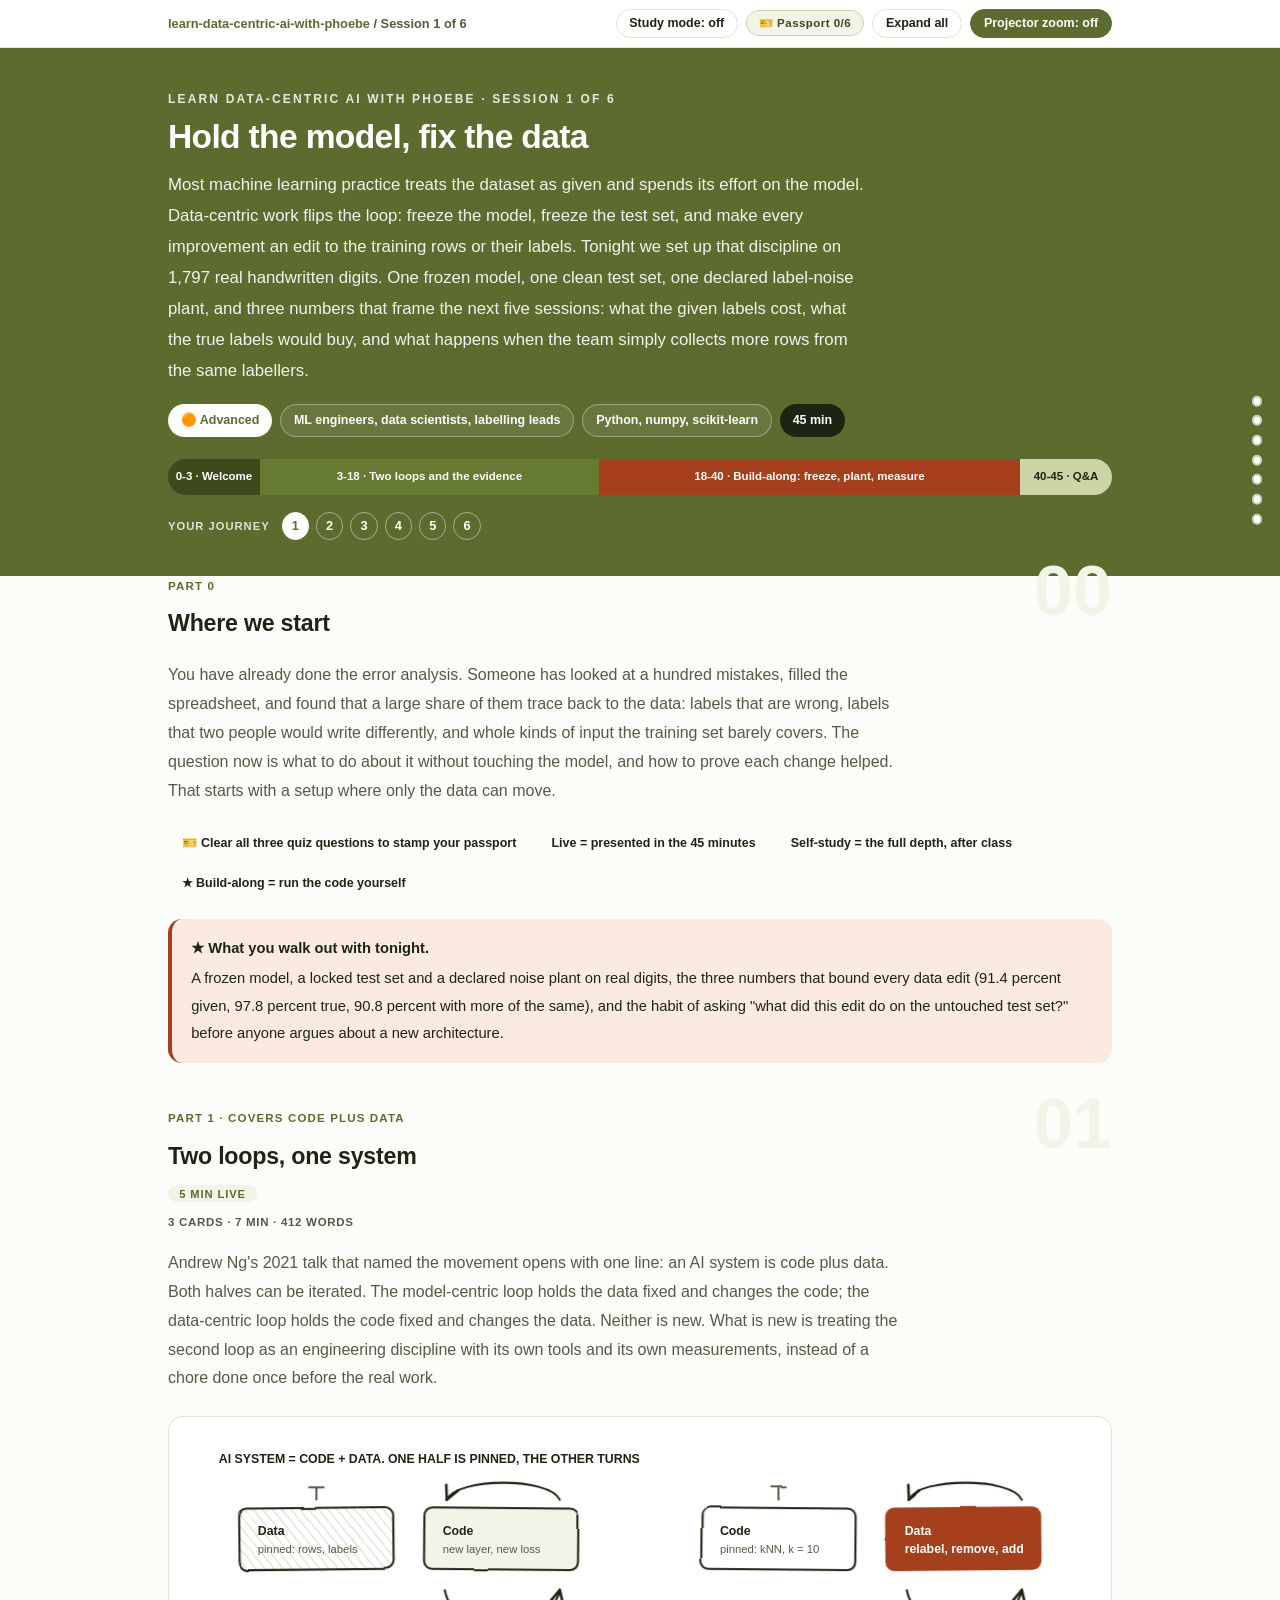
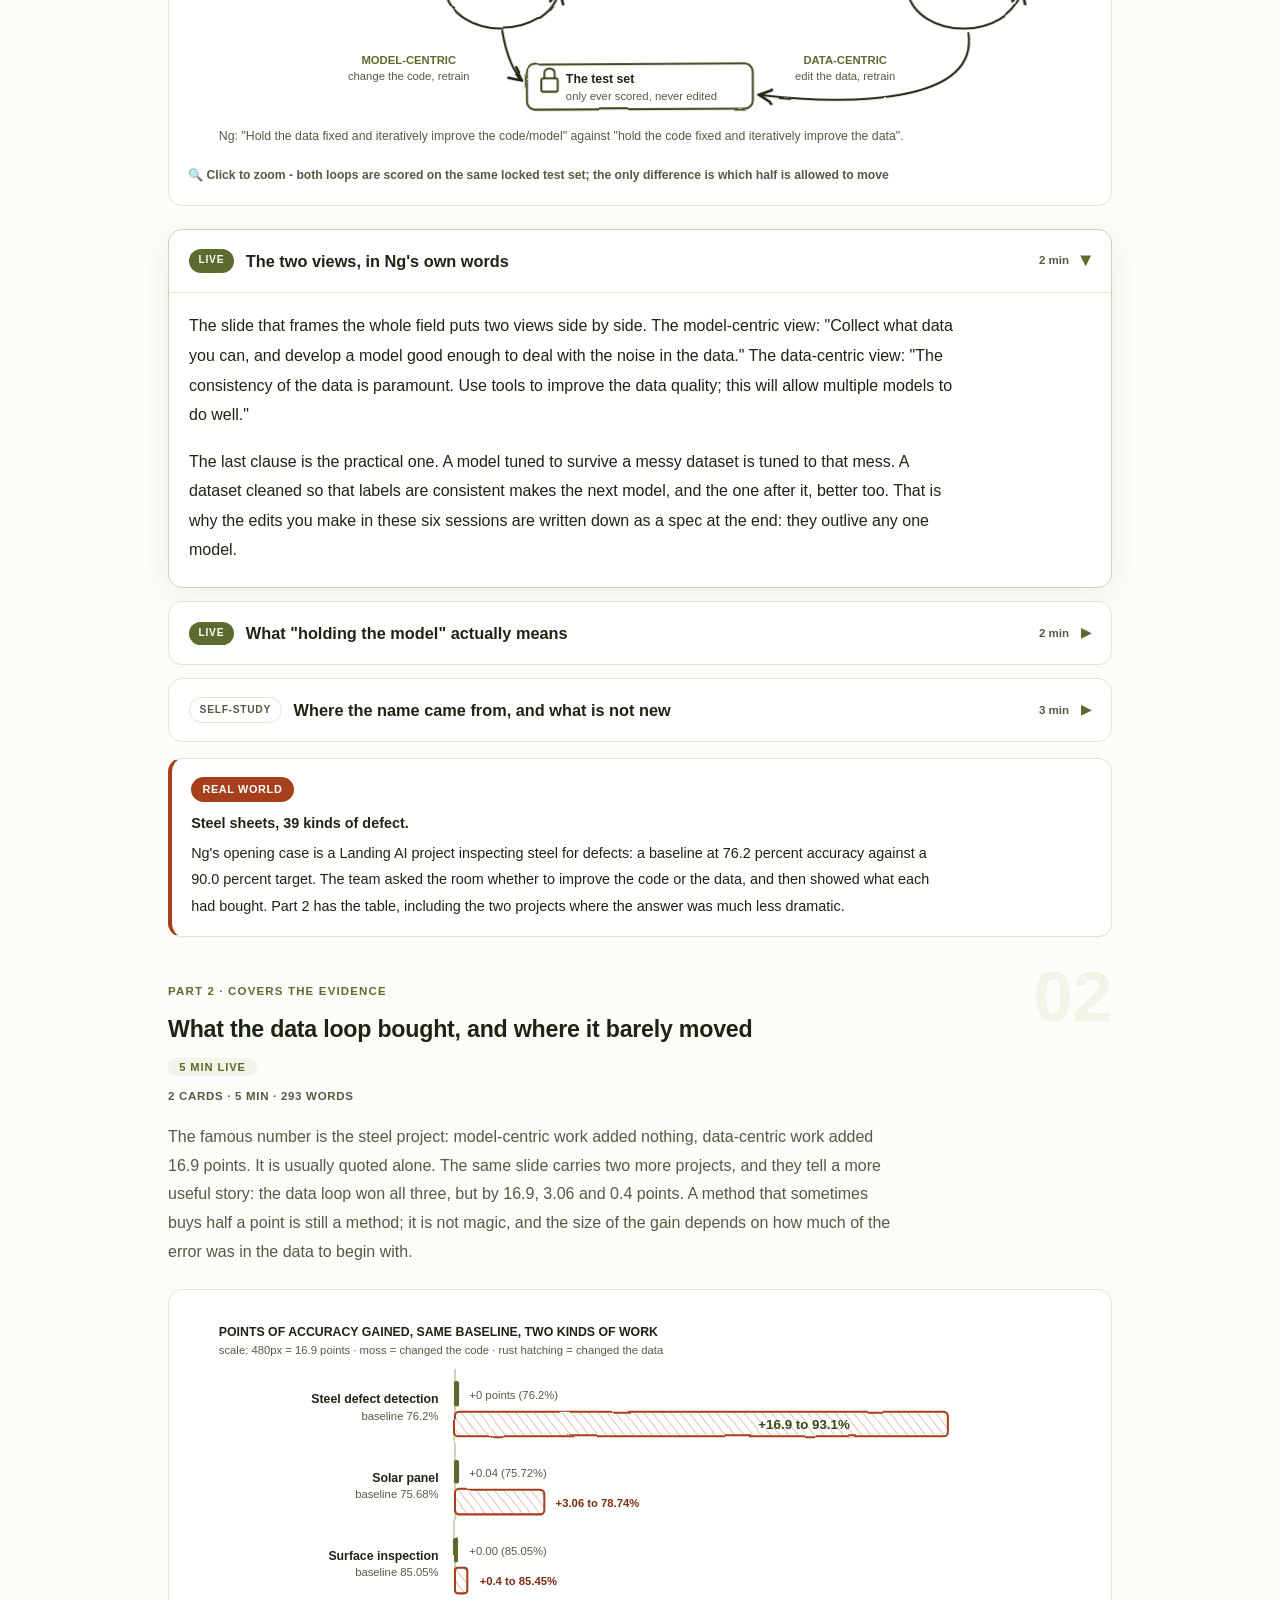
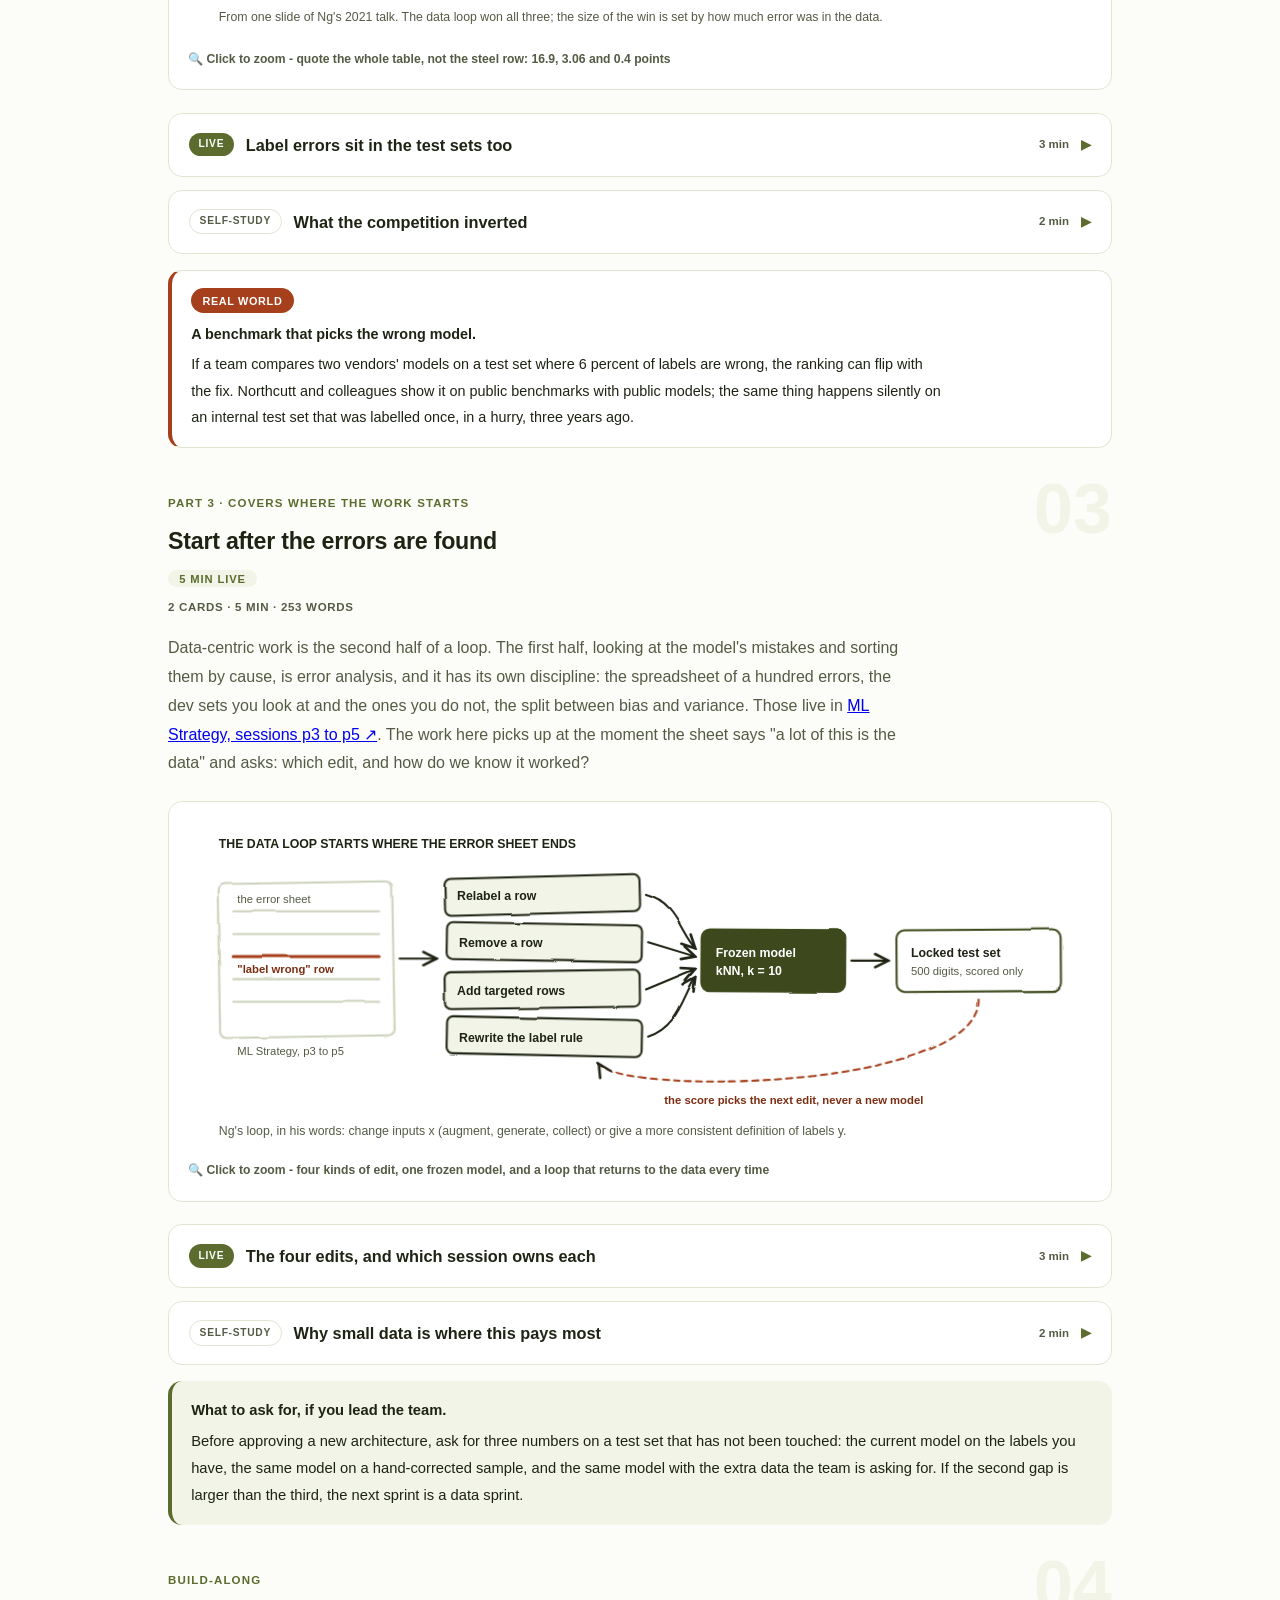
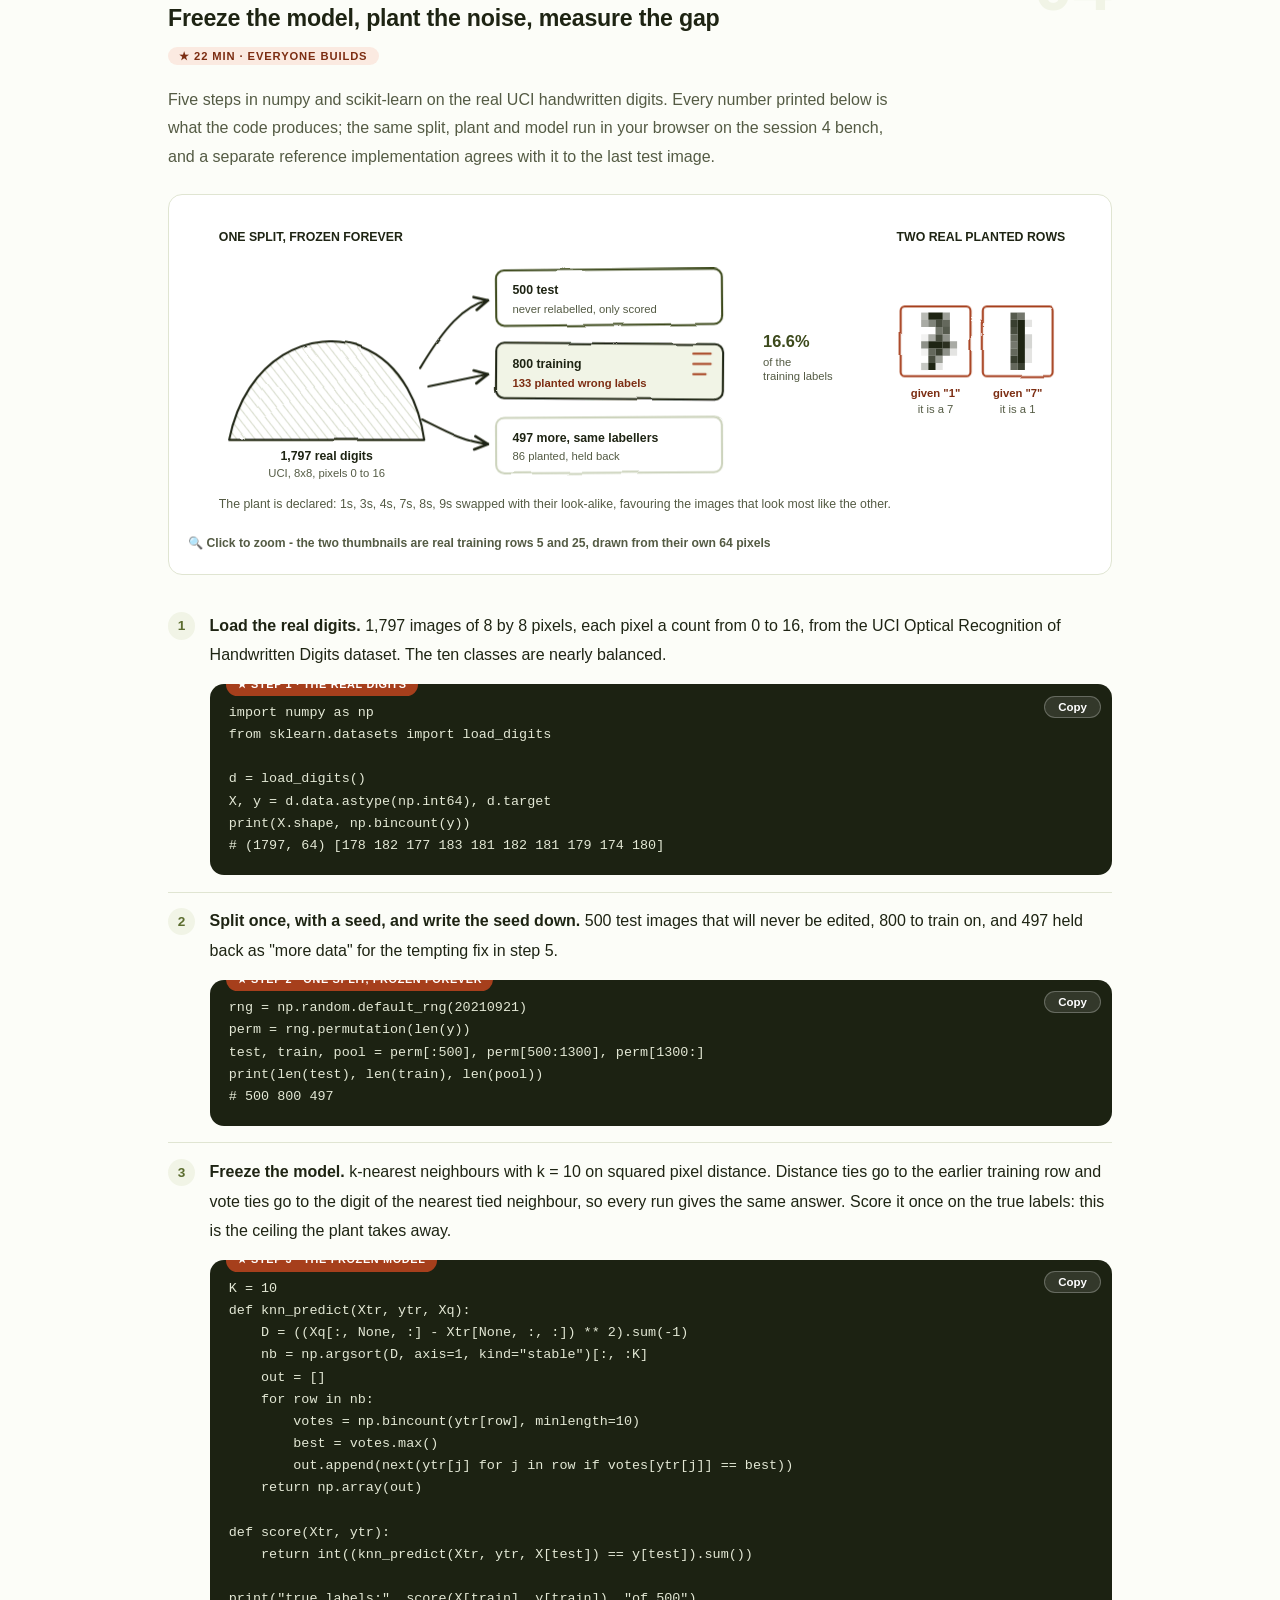
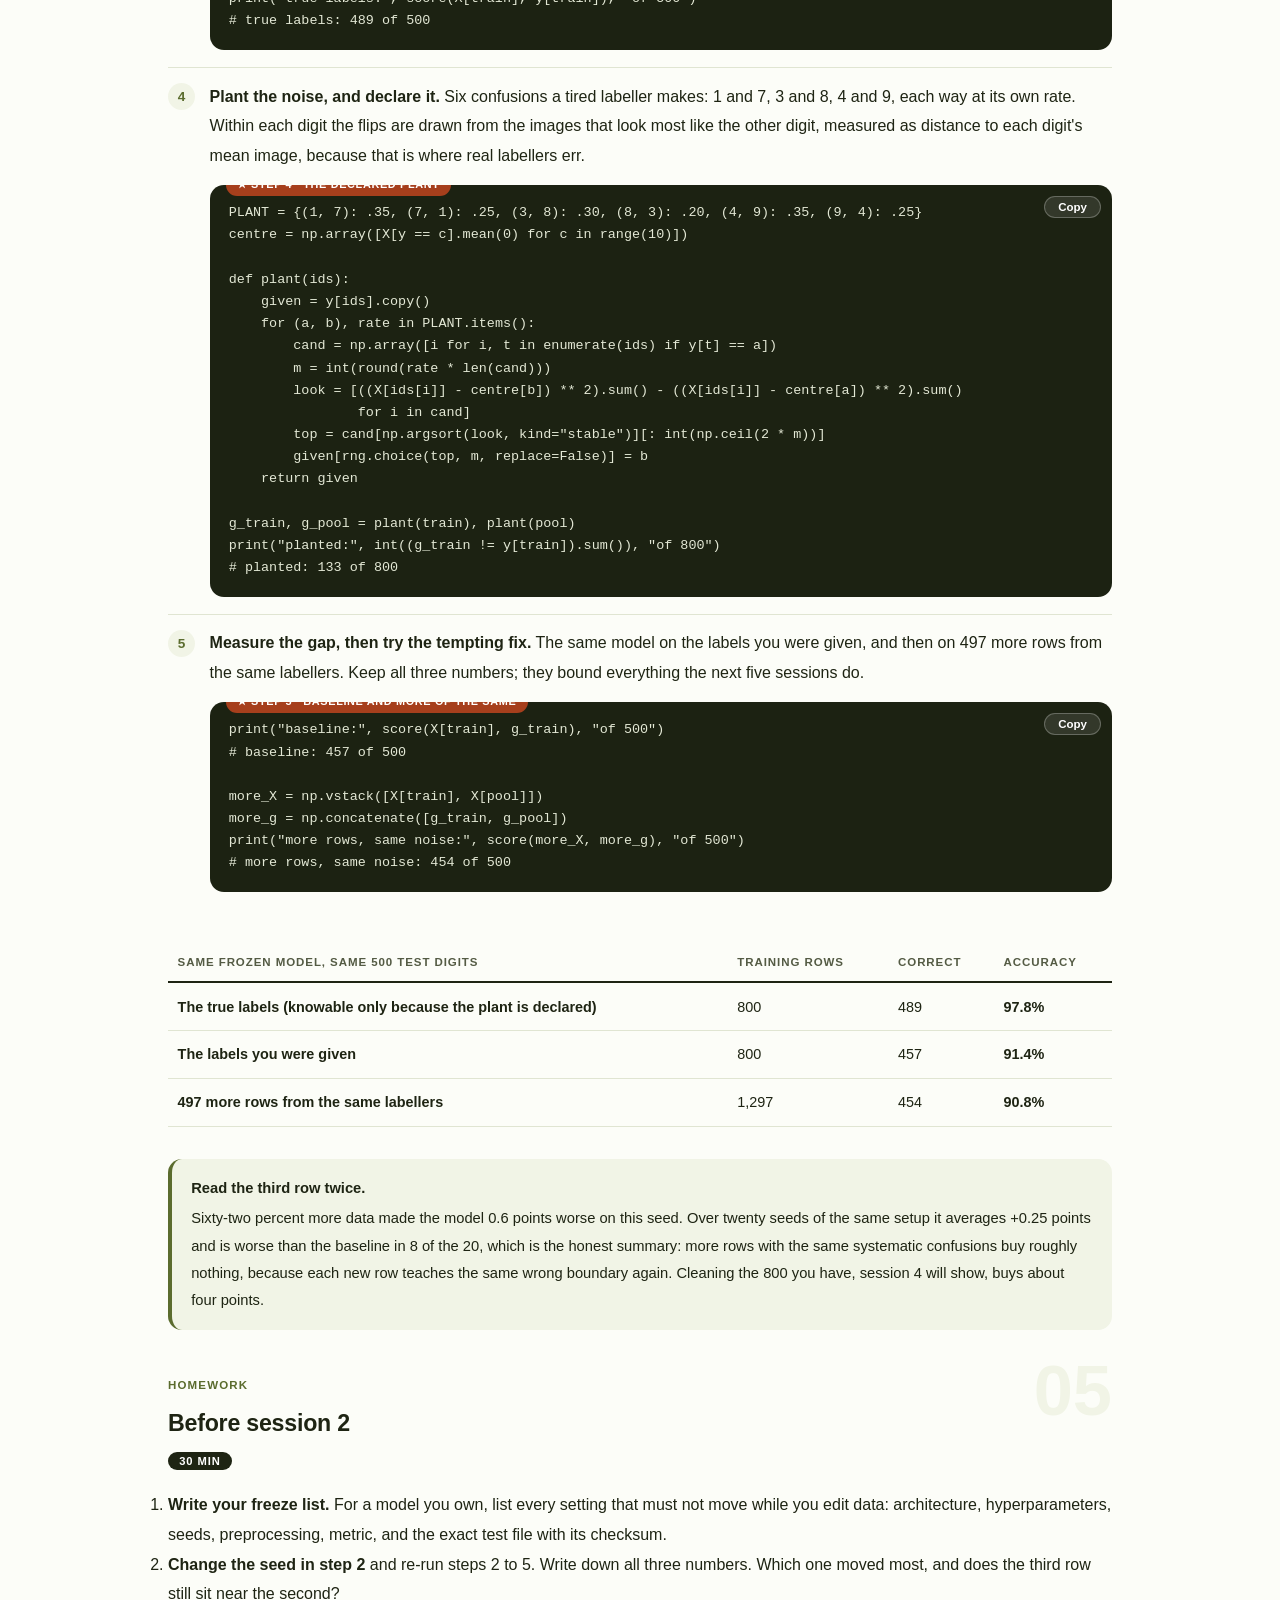
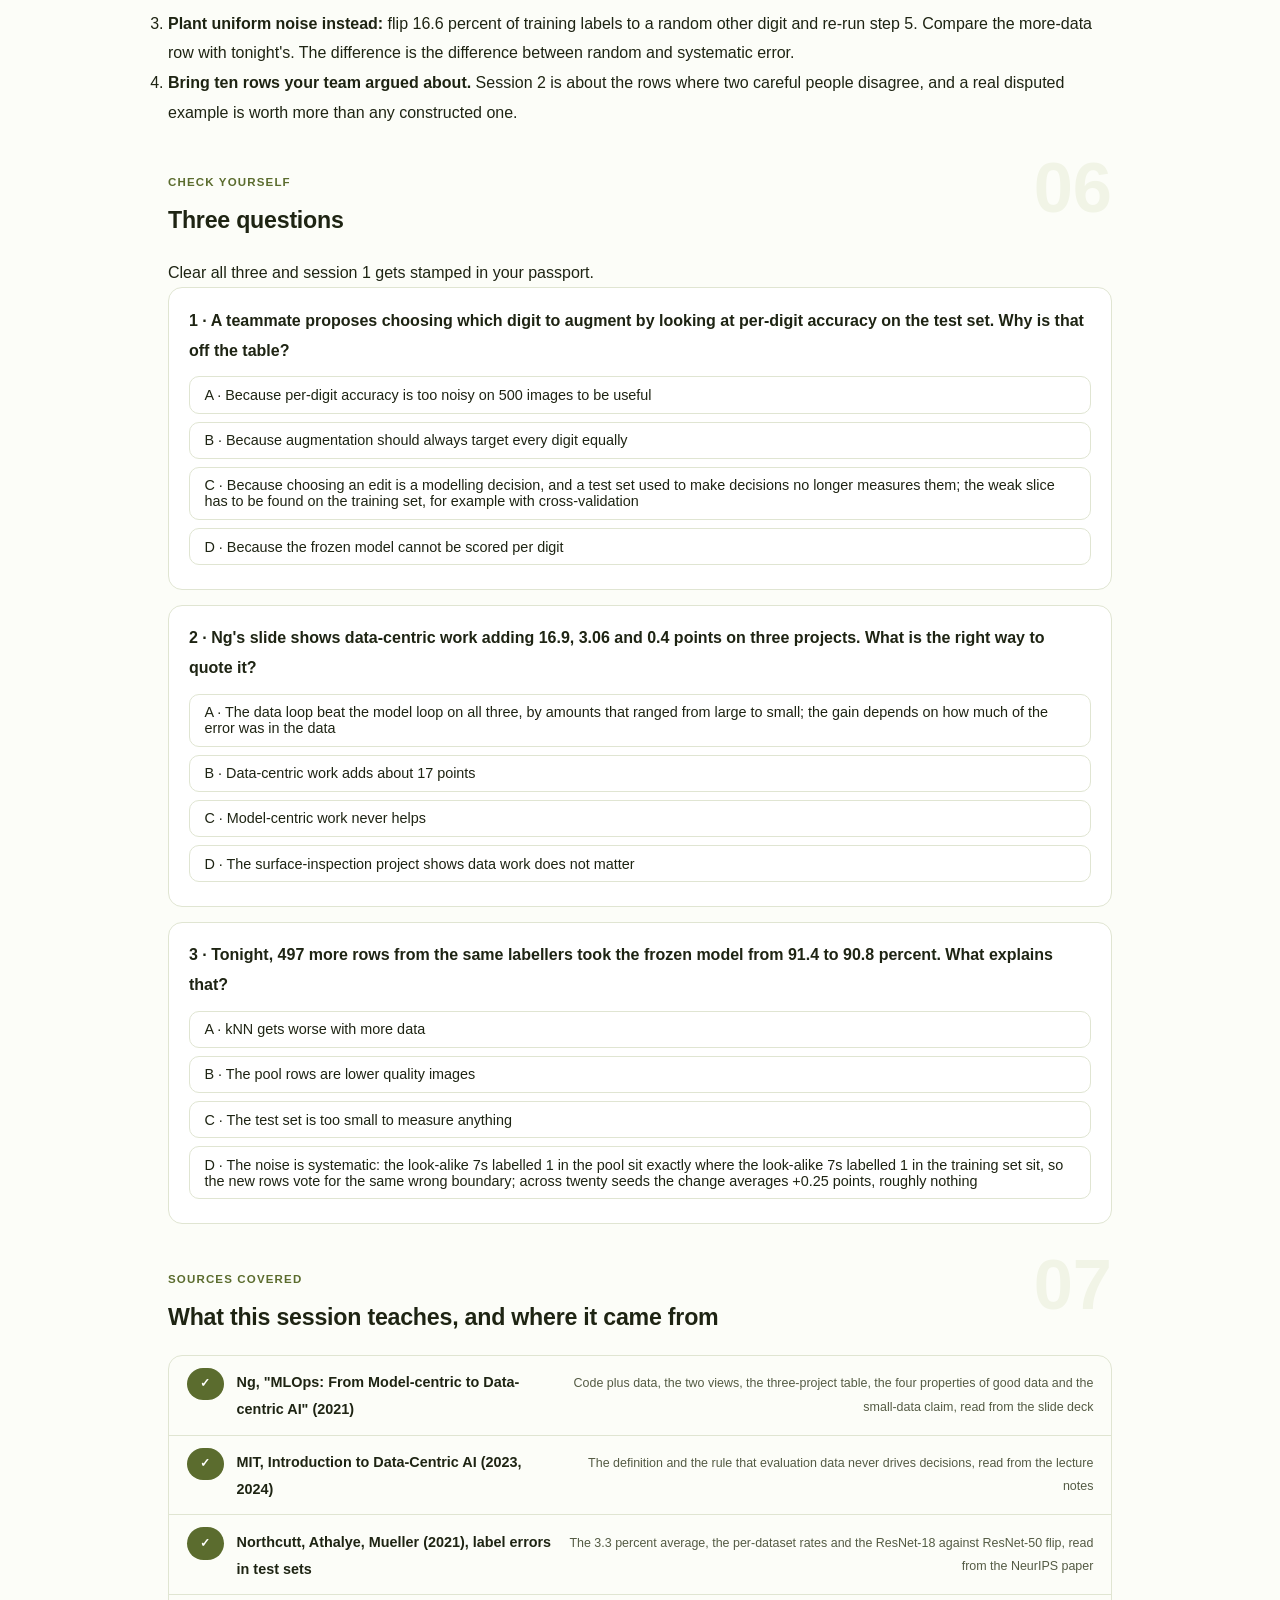
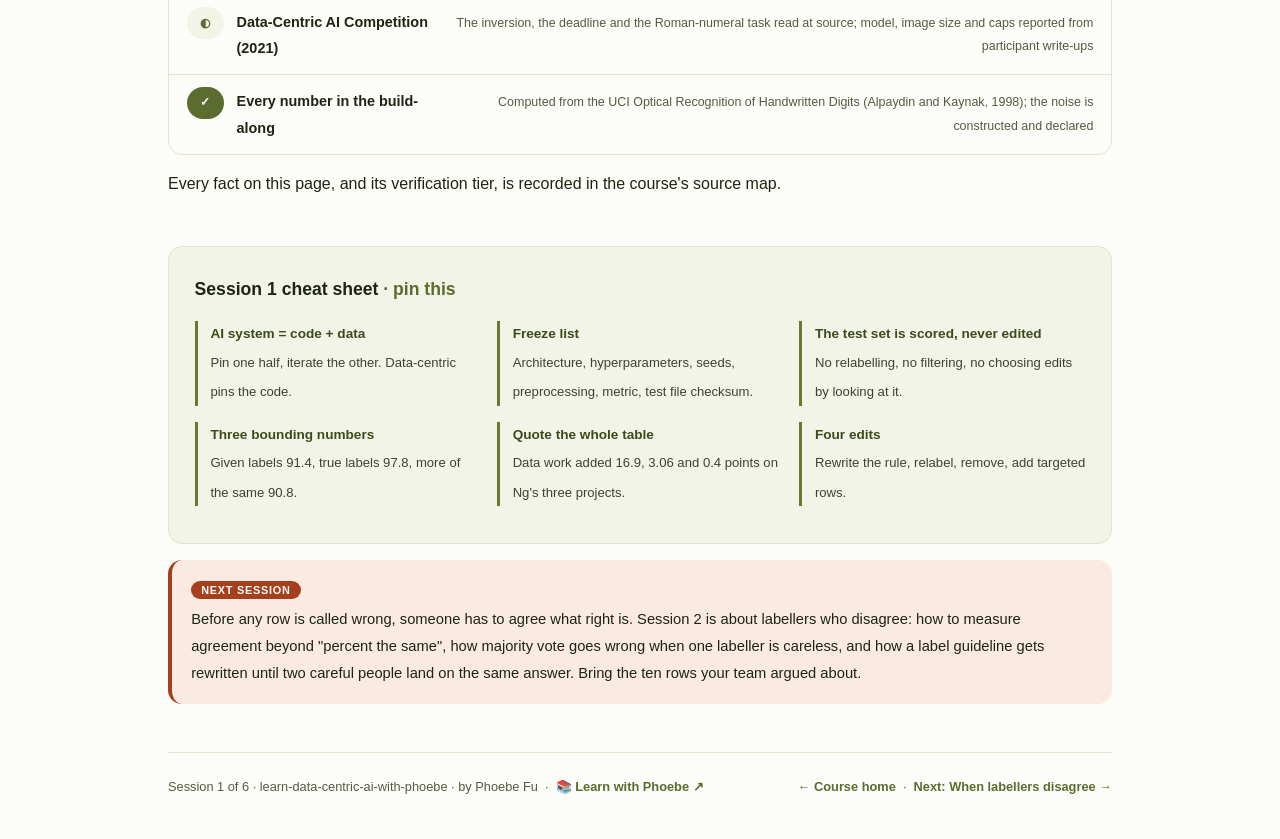
==== commit f3a91efd: "Lift pill and header-chip text to WCAG AA The donor stylesheet set amber-ink text on an amber fill (" ====
--- a/courses/01-hold-the-model-fix-the-data.html
+++ b/courses/01-hold-the-model-fix-the-data.html
@@ -19,7 +19,7 @@
 <meta name="twitter:image" content="https://phoebefu6.github.io/learn-data-centric-ai-with-phoebe/assets/og-cover.png">
 <!-- social:end -->
 <title>Session 1 · Hold the model, fix the data - learn data-centric ai with phoebe</title>
-<link rel="stylesheet" href="../assets/style.css?v=3">
+<link rel="stylesheet" href="../assets/style.css?v=4">
 </head>
 <body>
 
--- a/assets/style.css
+++ b/assets/style.css
@@ -78,7 +78,7 @@
   white-space: nowrap;
 }
 .chip.level { background: #fff; color: var(--indigo); }
-.chip.audience { background: rgba(255,255,255,.16); color: #fff; border: 1px solid rgba(255,255,255,.35); }
+.chip.audience { background: rgba(255,255,255,.08); color: #fff; border: 1px solid rgba(255,255,255,.35); }
 .chip.time { background: var(--ink); color: #fff; font-variant-numeric: tabular-nums; }
 
 
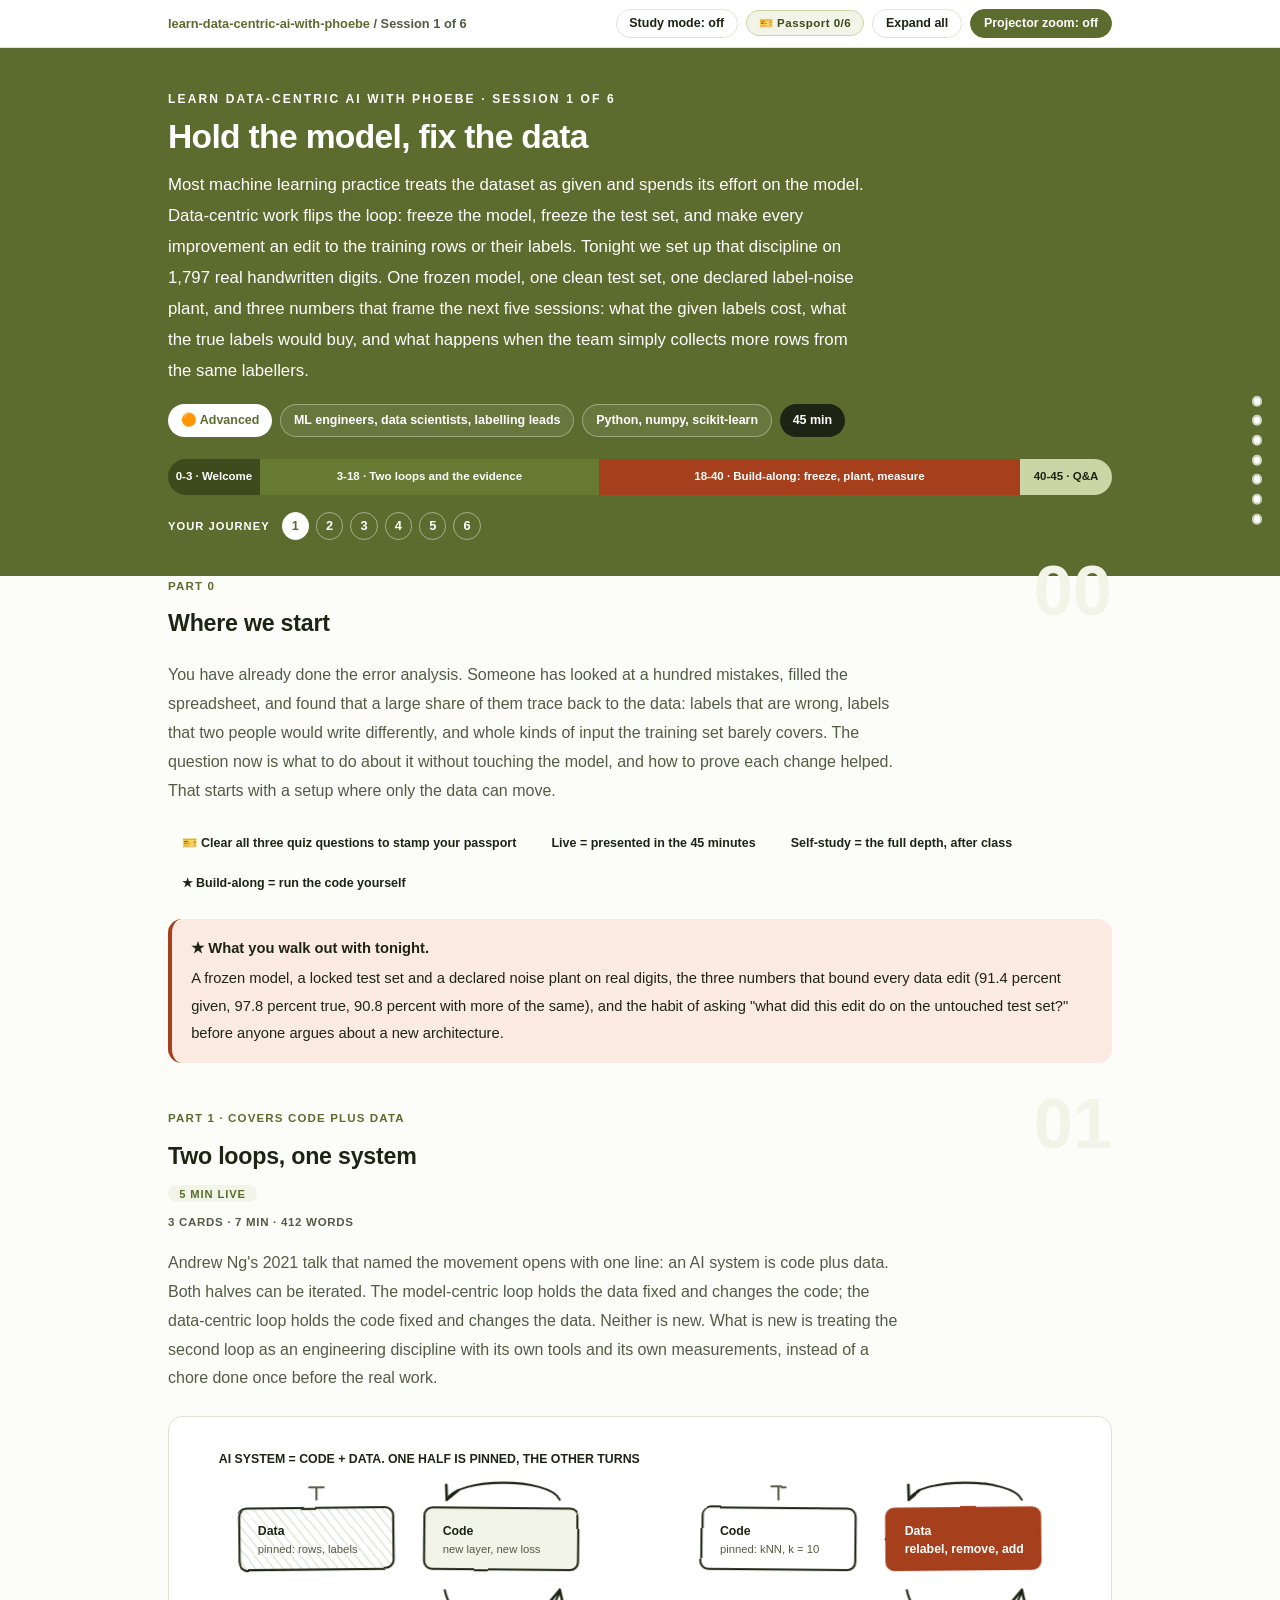
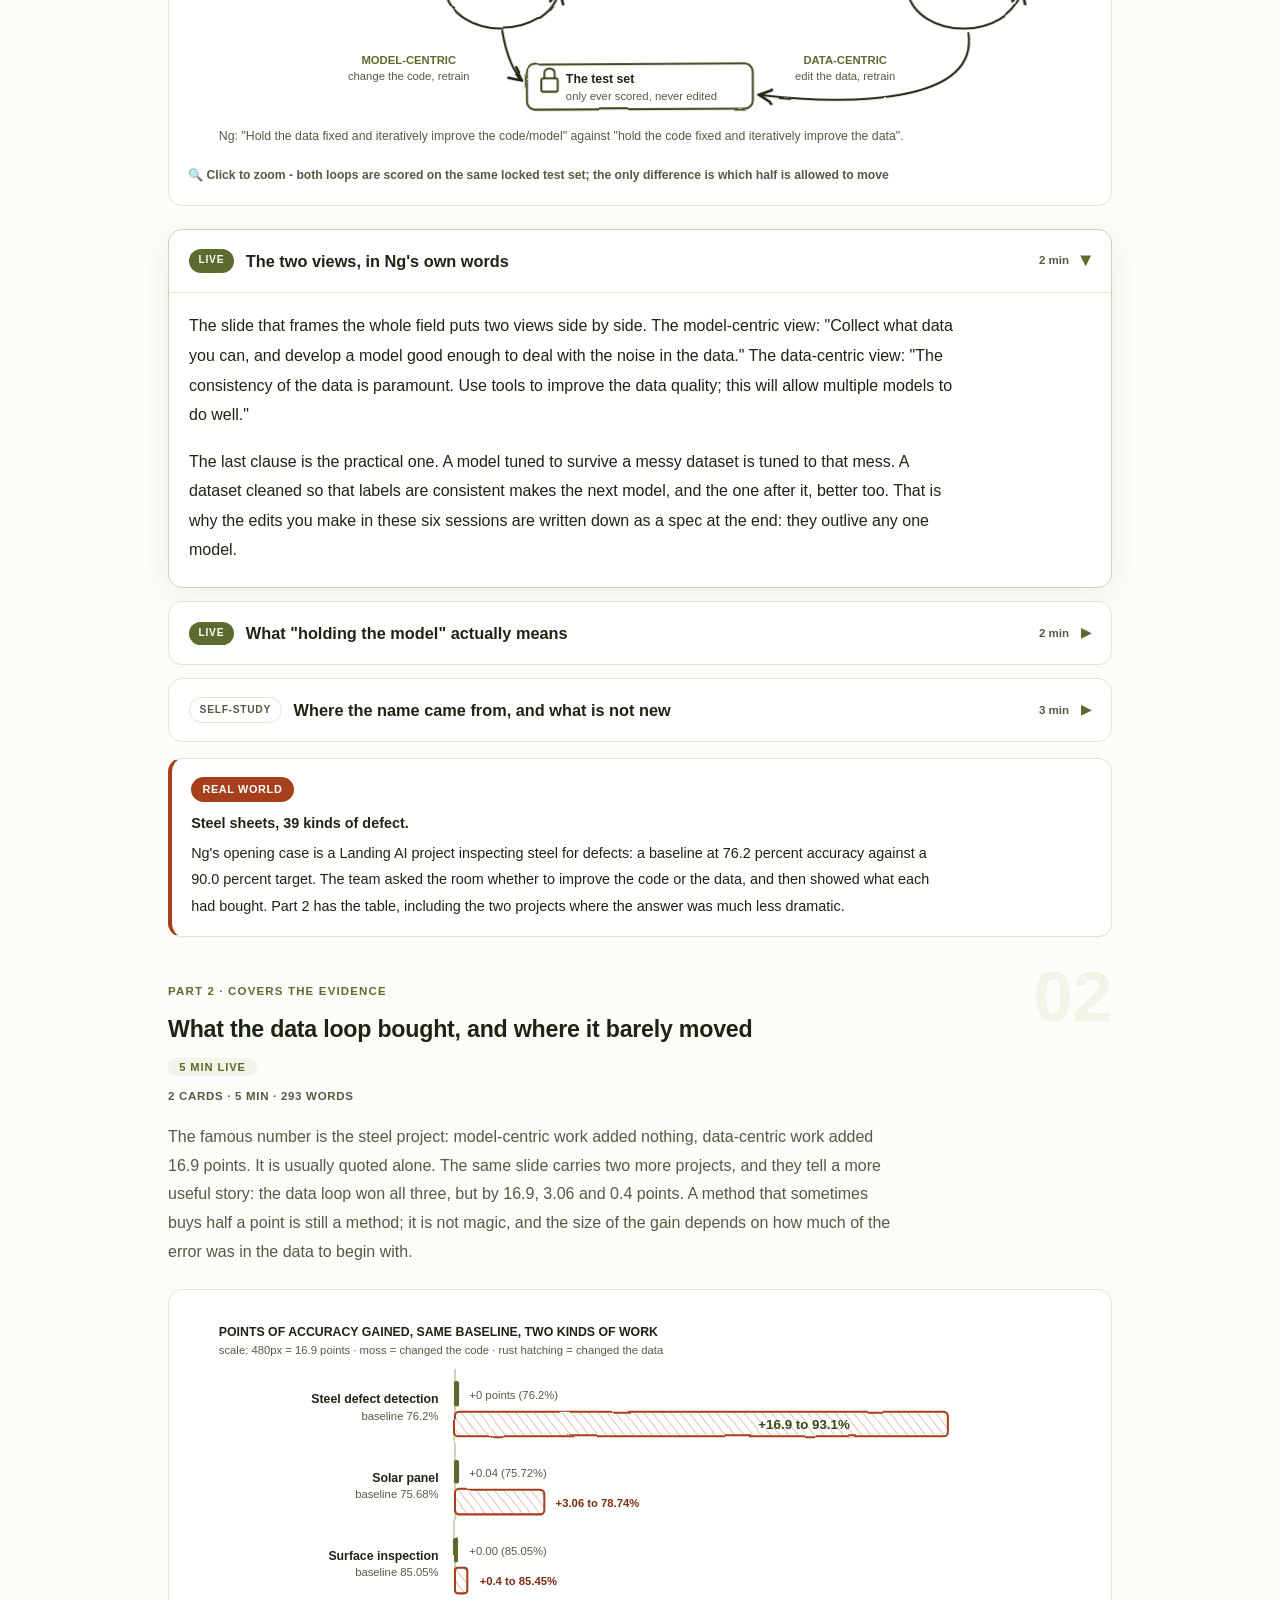
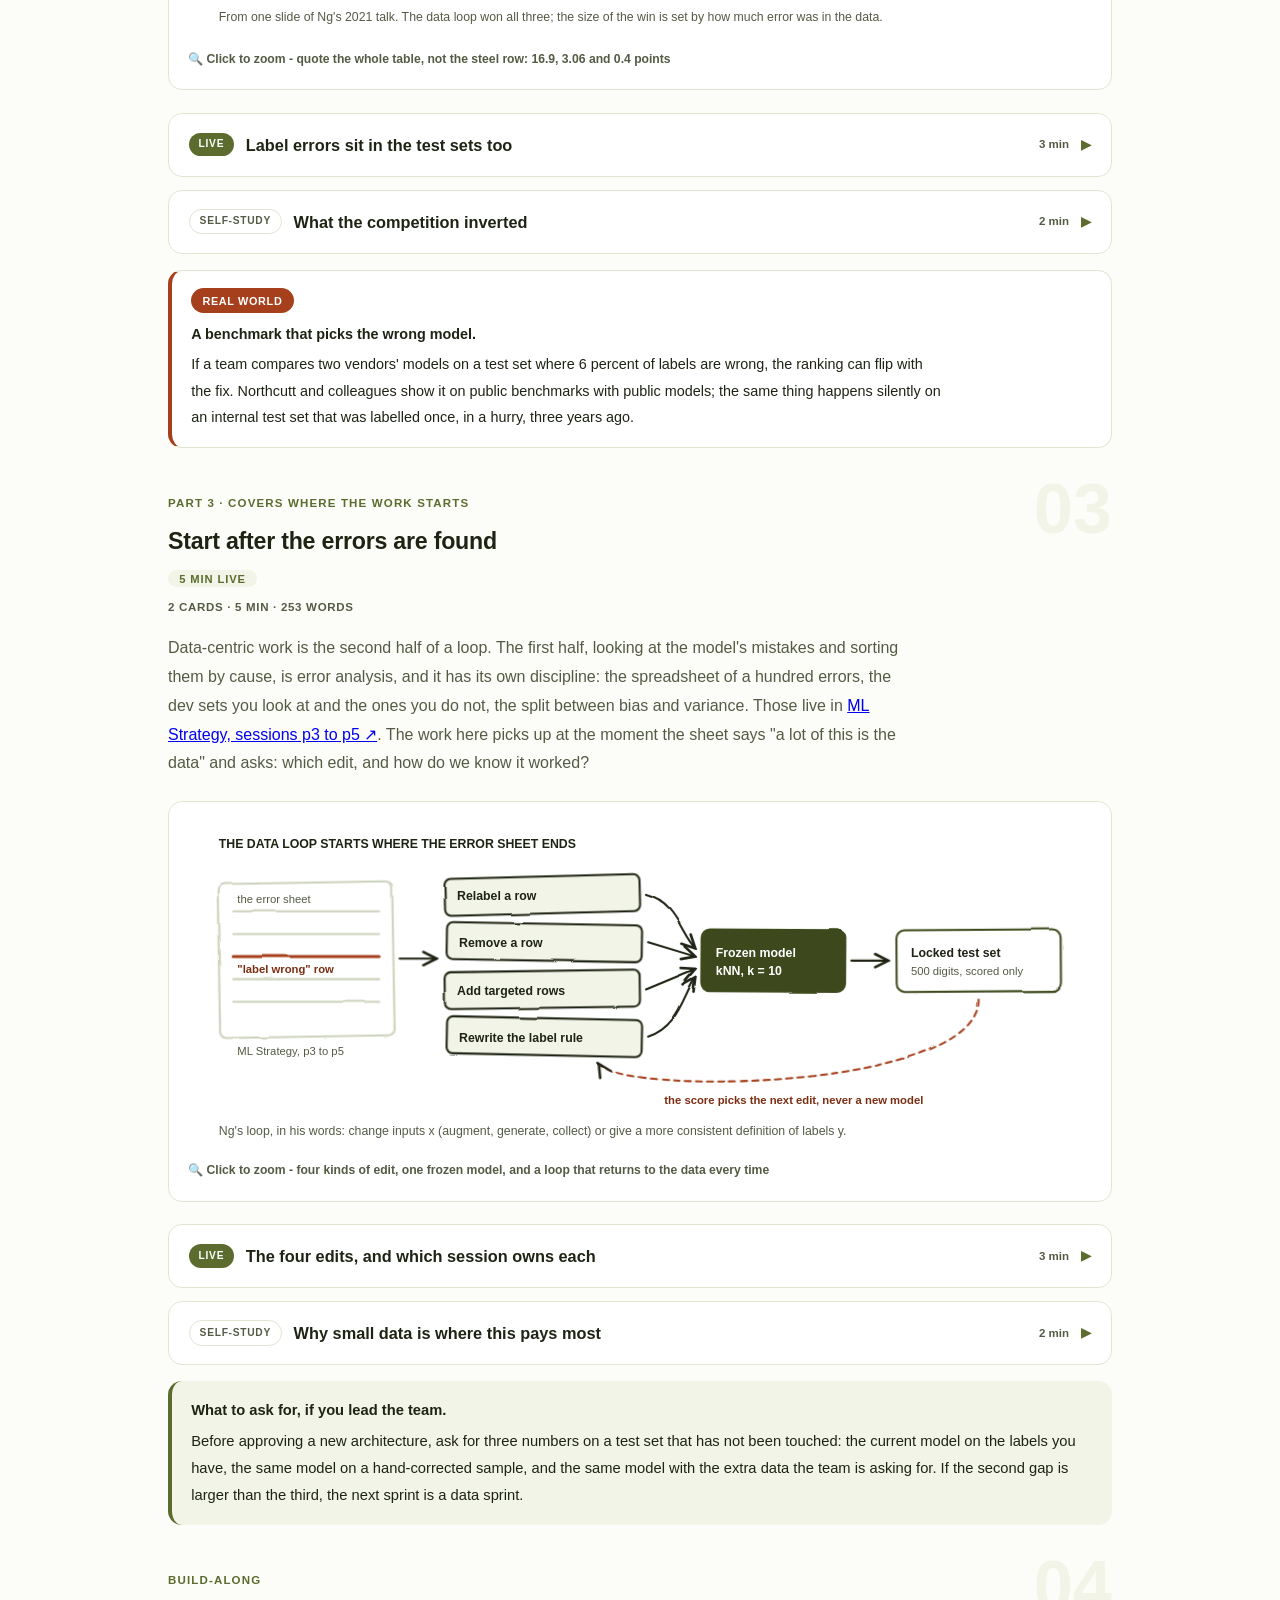
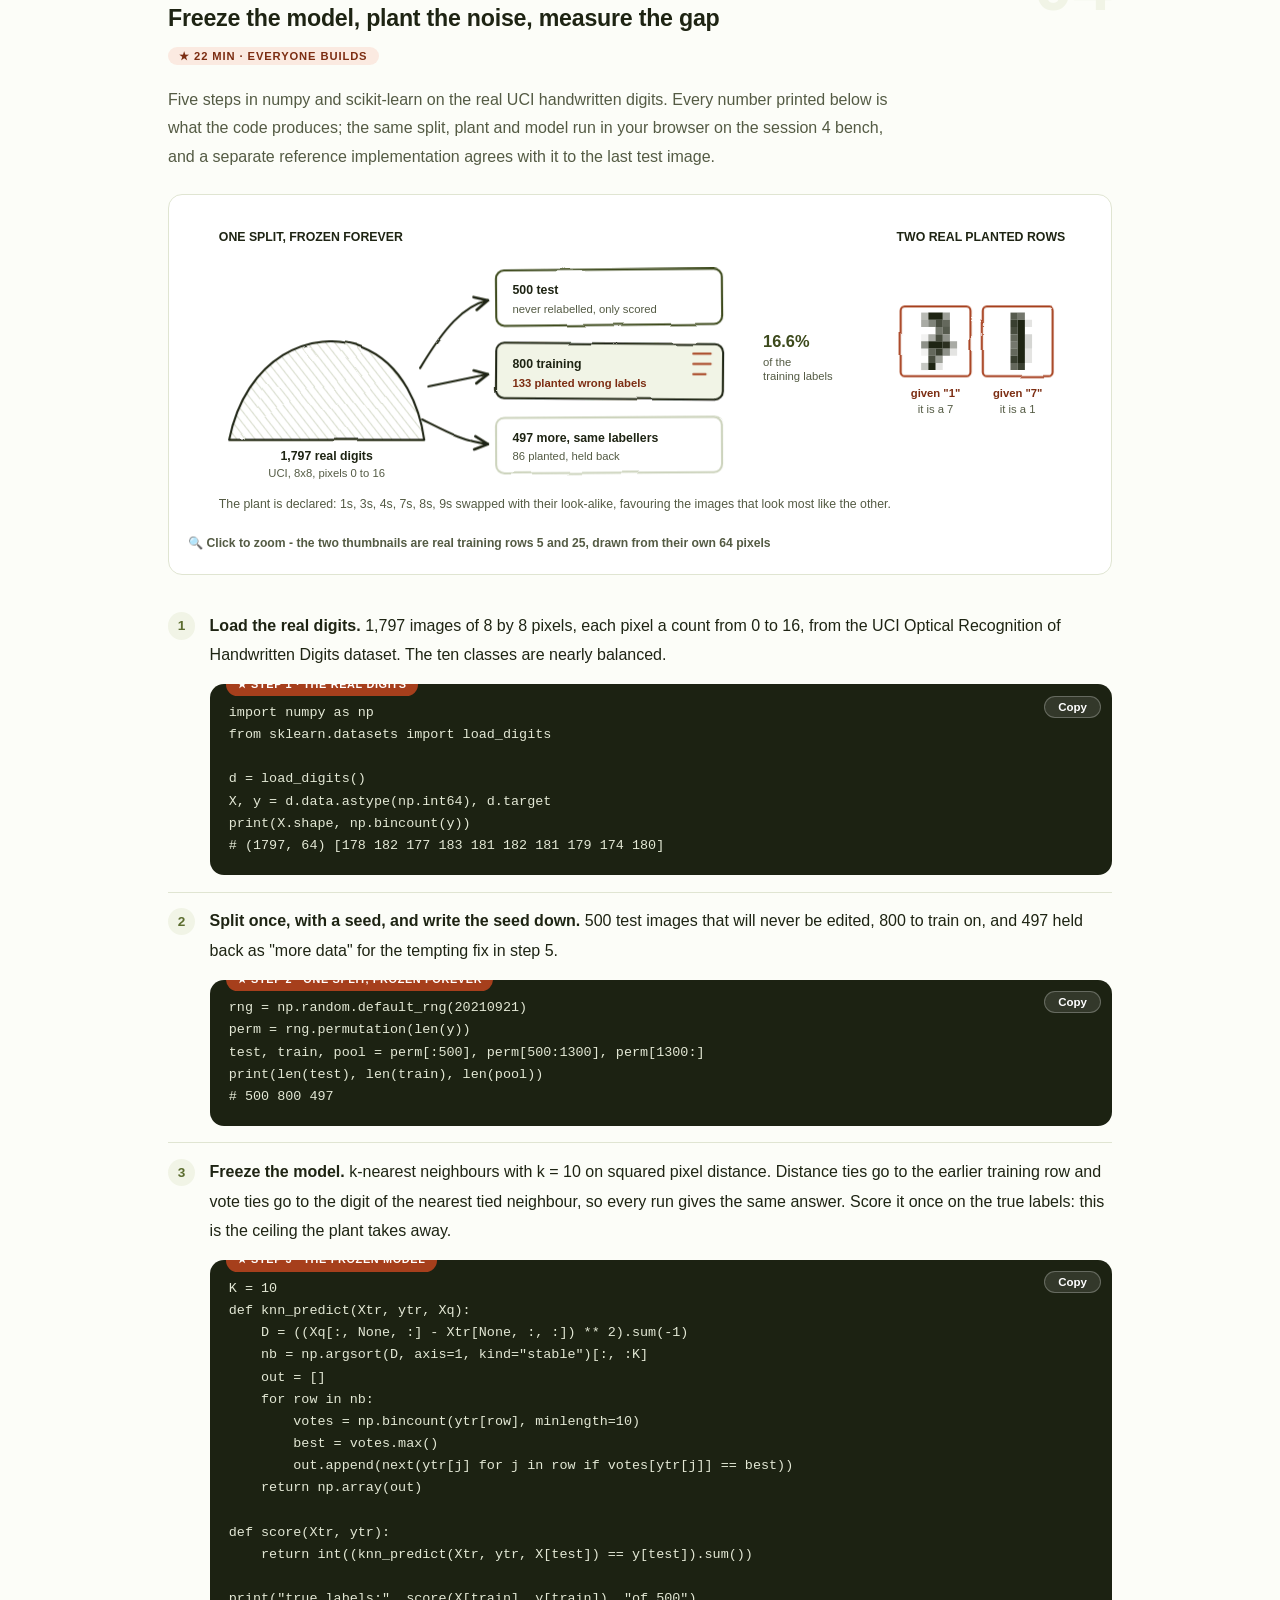
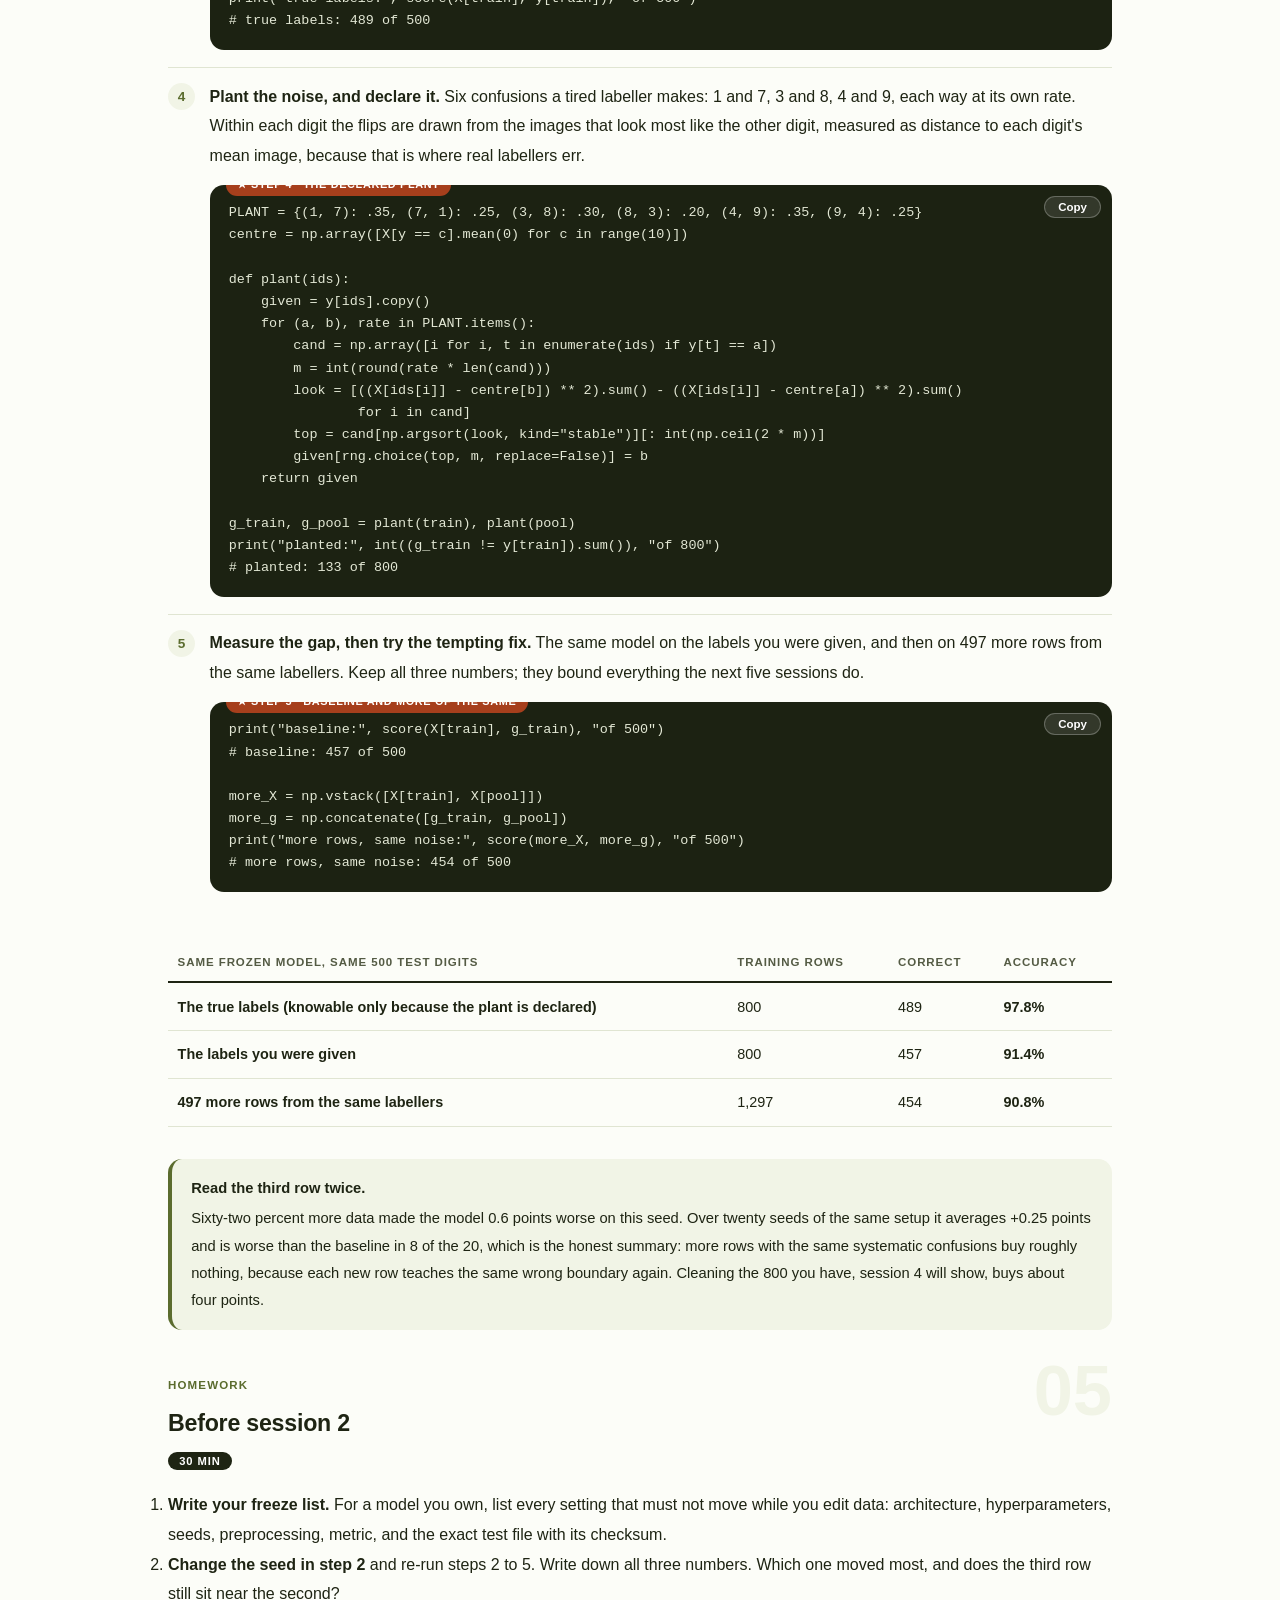
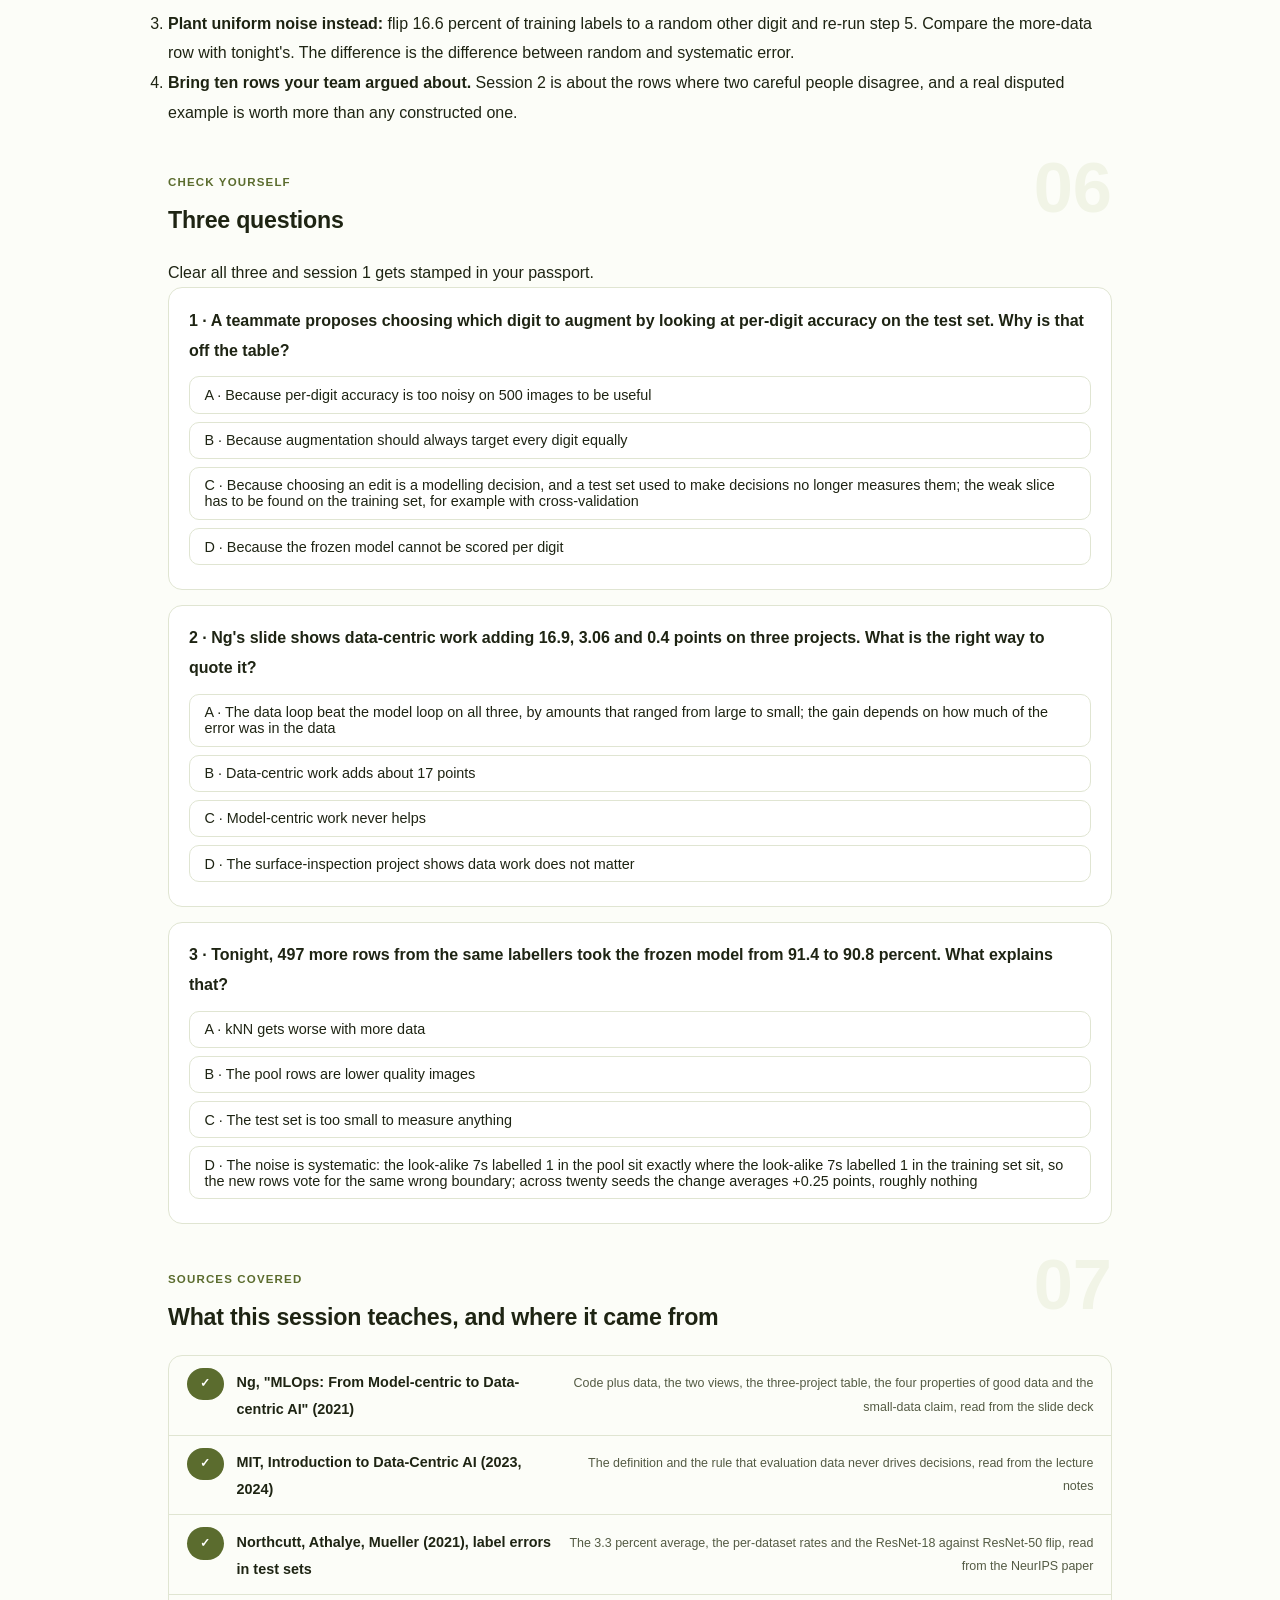
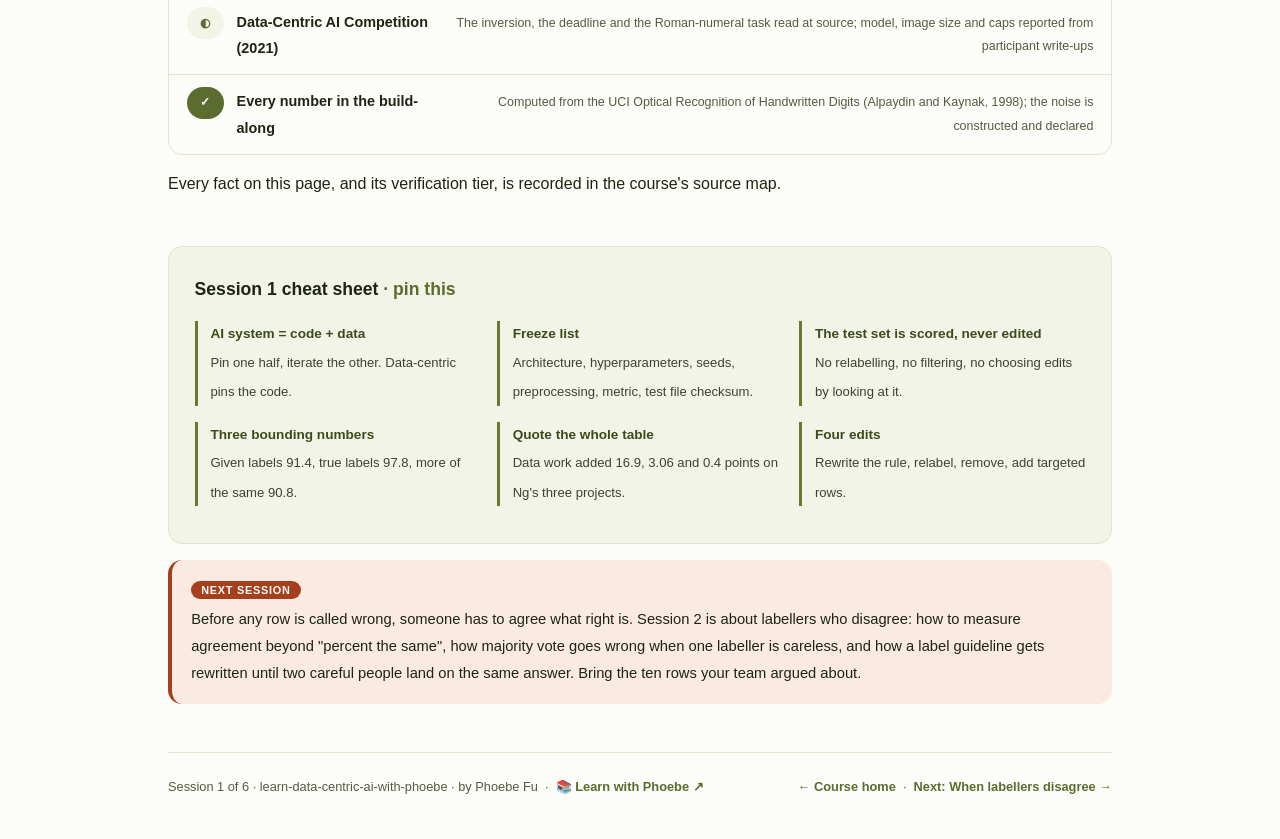
==== commit 394efeee: "Lift translucent header text and the empty passport mark to WCAG A full-page contrast probe (every t" ====
--- a/courses/01-hold-the-model-fix-the-data.html
+++ b/courses/01-hold-the-model-fix-the-data.html
@@ -19,7 +19,7 @@
 <meta name="twitter:image" content="https://phoebefu6.github.io/learn-data-centric-ai-with-phoebe/assets/og-cover.png">
 <!-- social:end -->
 <title>Session 1 · Hold the model, fix the data - learn data-centric ai with phoebe</title>
-<link rel="stylesheet" href="../assets/style.css?v=4">
+<link rel="stylesheet" href="../assets/style.css?v=5">
 </head>
 <body>
 
--- a/assets/style.css
+++ b/assets/style.css
@@ -53,7 +53,7 @@
   font-size: .75rem;
   letter-spacing: .18em;
   text-transform: uppercase;
-  opacity: .85;
+  opacity: 1;
   font-weight: 600;
 }
 .masthead h1 {
@@ -64,7 +64,7 @@
   letter-spacing: -.02em;
 }
 .masthead h1 .accent { color: inherit; }
-.masthead .sub { font-size: 1.05rem; opacity: .92; max-width: 44rem; }
+.masthead .sub { font-size: 1.05rem; opacity: 1; max-width: 44rem; }
 
 .chip-row { display: flex; flex-wrap: wrap; gap: .5rem; margin-top: 1.1rem; }
 .chip {
@@ -564,7 +564,7 @@
   margin-top: 1.1rem;
   flex-wrap: wrap;
 }
-.journey .jlabel { font-size: .7rem; font-weight: 700; text-transform: uppercase; letter-spacing: .09em; opacity: .8; margin-right: .3rem; }
+.journey .jlabel { font-size: .7rem; font-weight: 700; text-transform: uppercase; letter-spacing: .09em; opacity: 1; margin-right: .3rem; }
 .journey a {
   width: 1.7rem; height: 1.7rem;
   border-radius: 999px;
@@ -1162,7 +1162,7 @@
   transition: all .18s ease;
 }
 .pp-stamp:hover { border-color: var(--indigo-soft); }
-.pp-stamp i { font-size: 1.3rem; font-style: normal; opacity: .35; }
+.pp-stamp i { font-size: 1.3rem; font-style: normal; opacity: .7; }
 .pp-stamp b { font: 800 0.7rem Inter, sans-serif; }
 .pp-stamp.got {
   border-style: solid; border-color: var(--indigo);
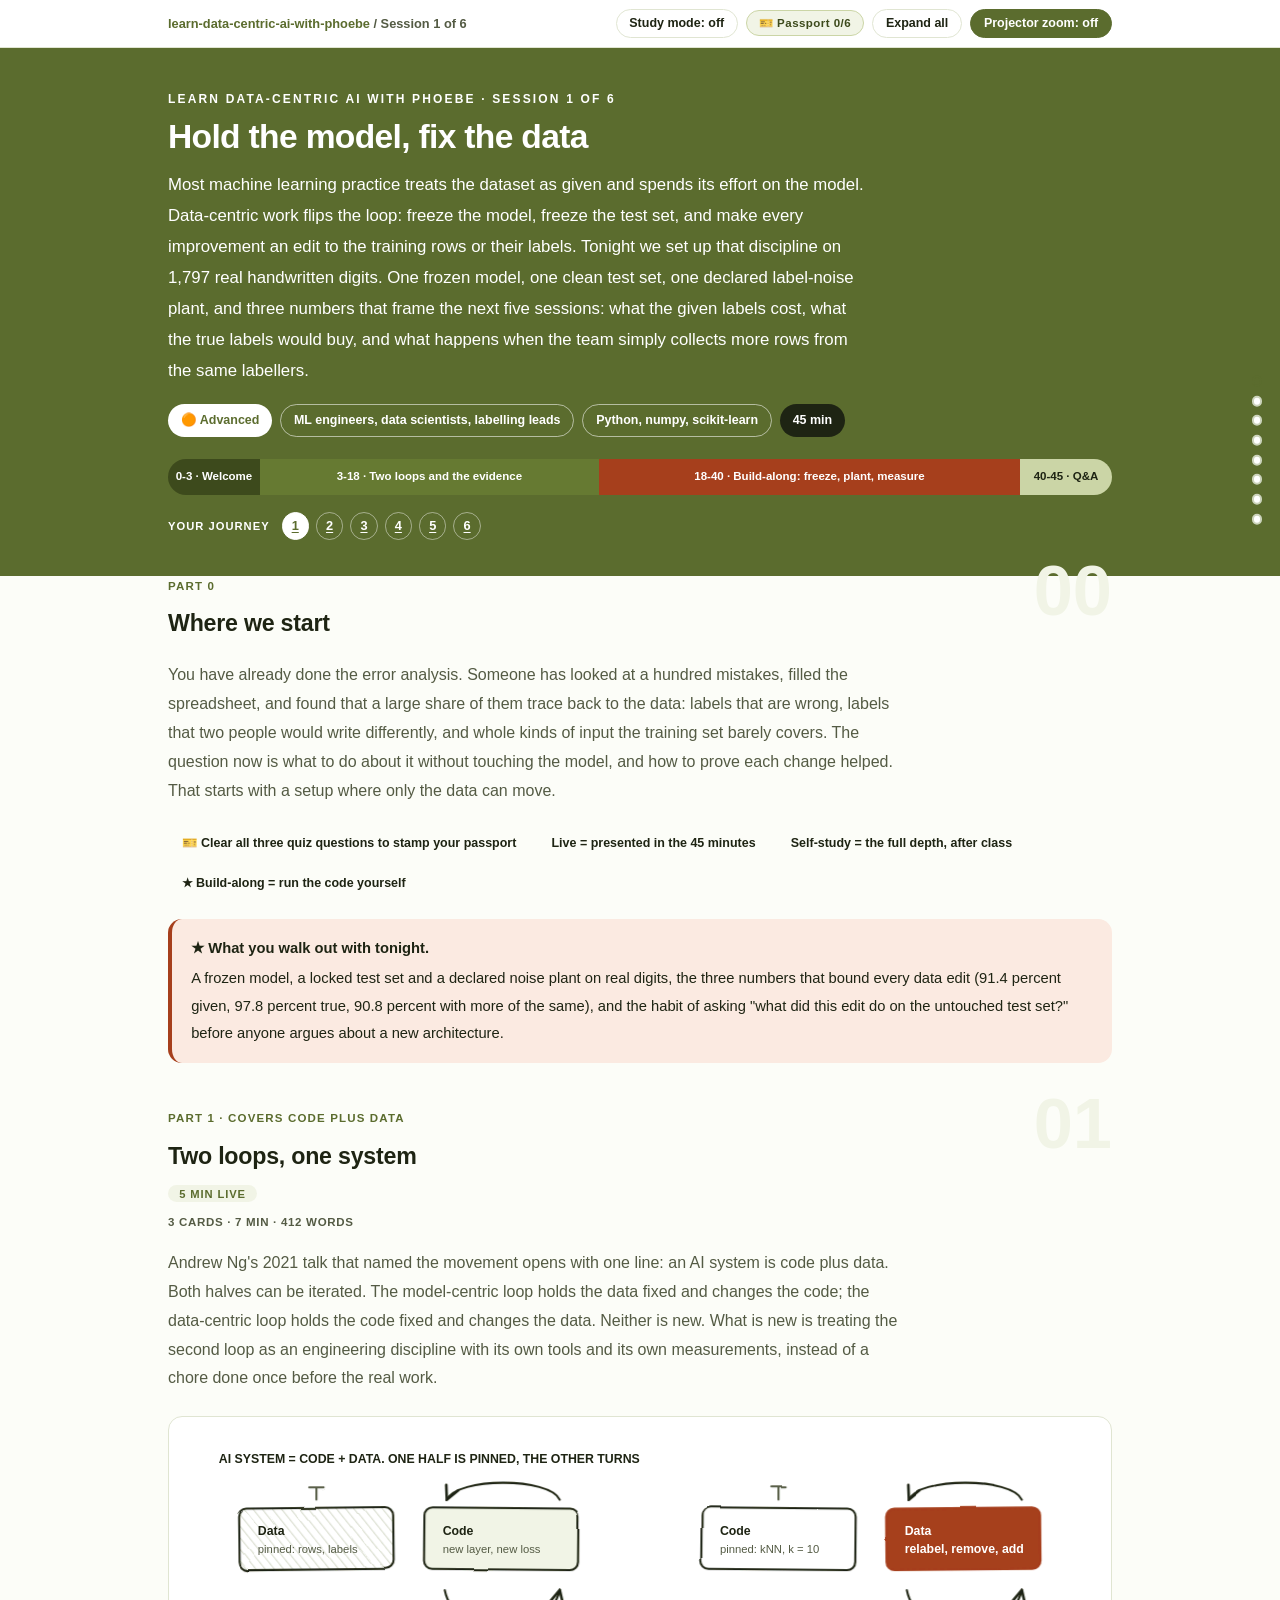
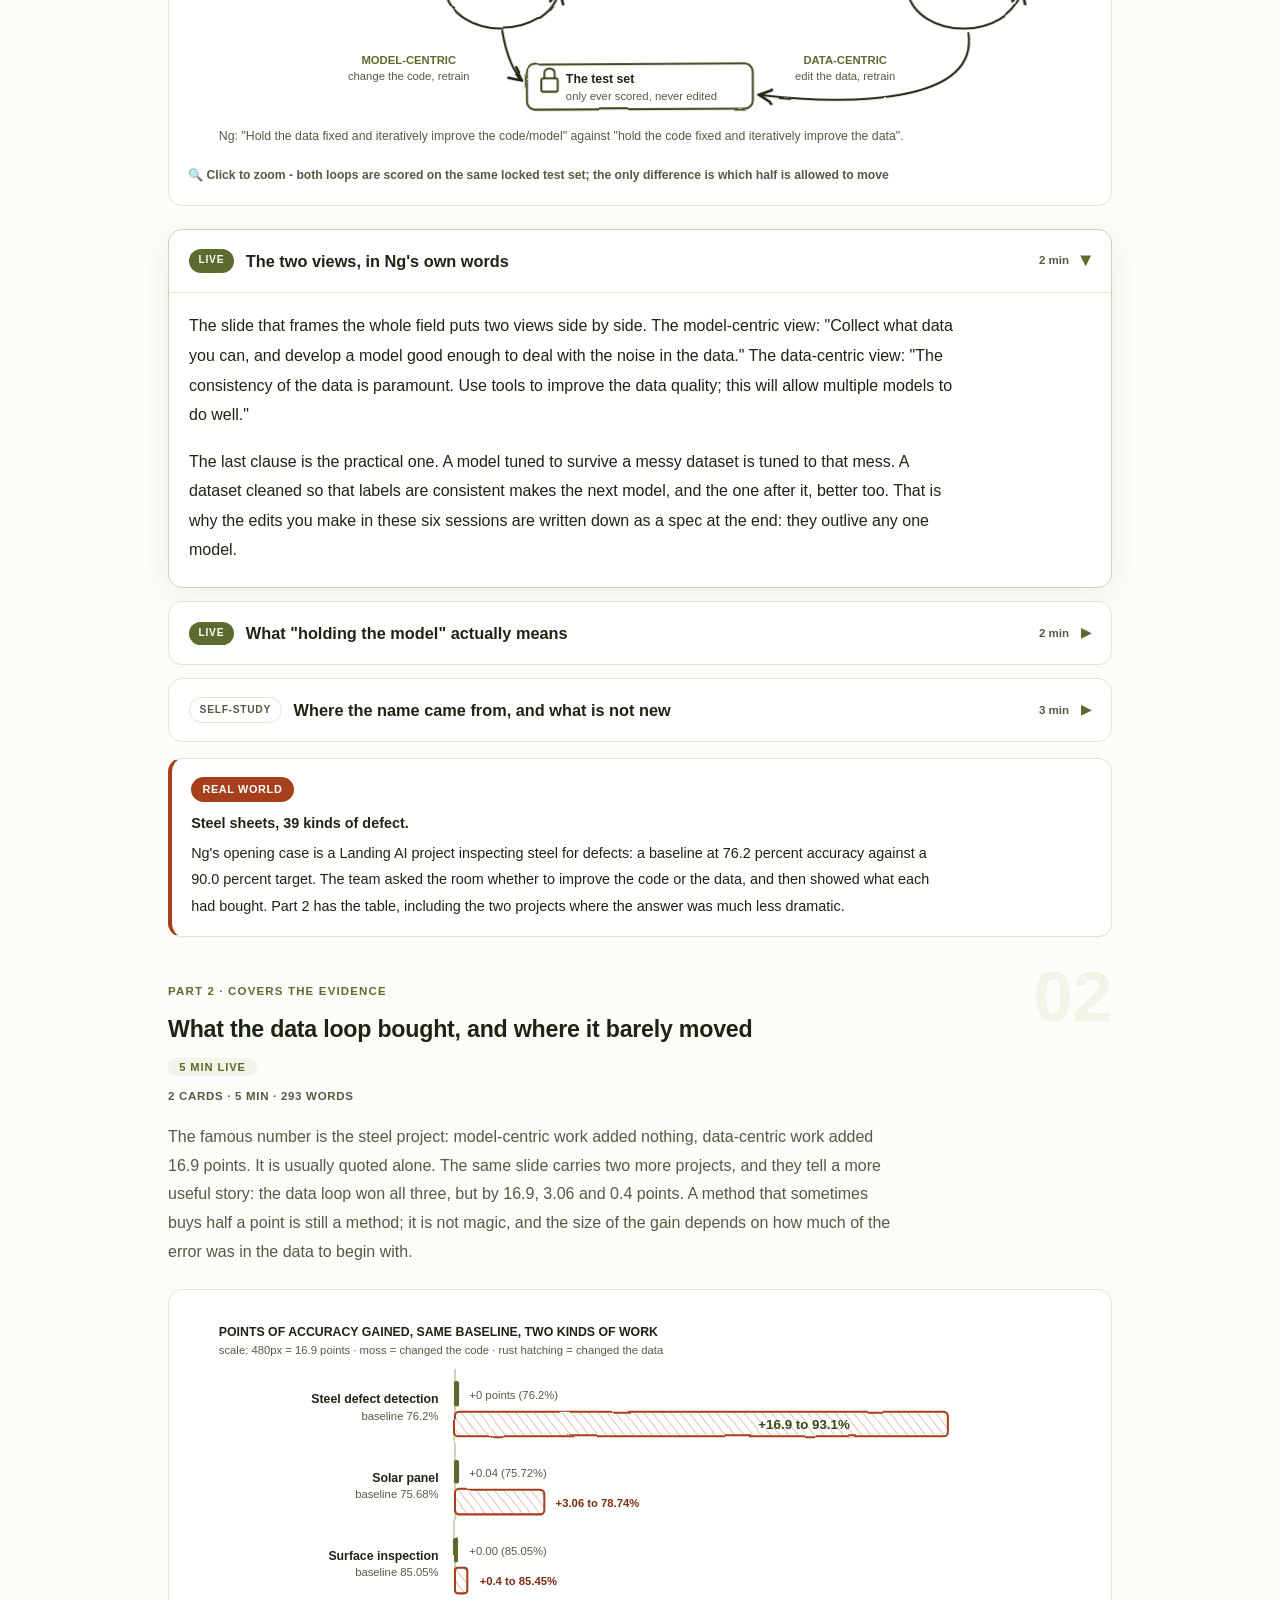
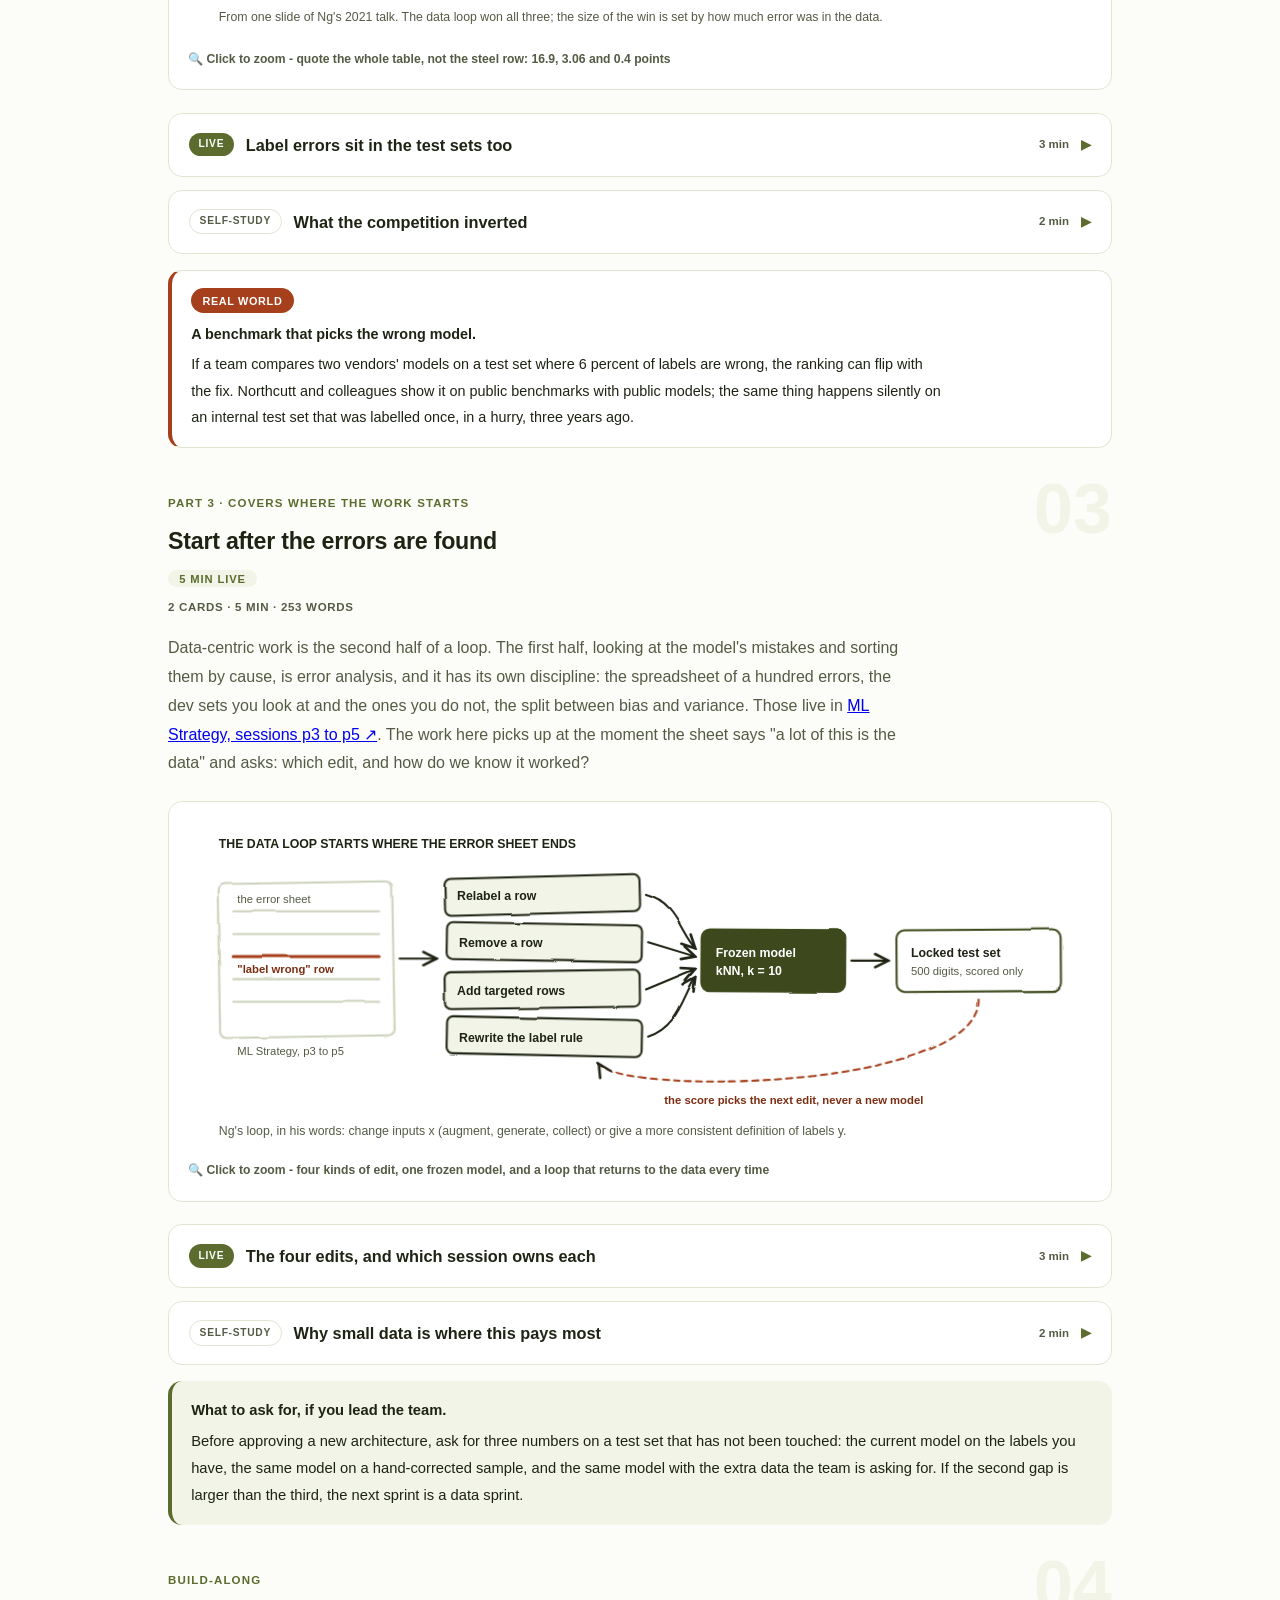
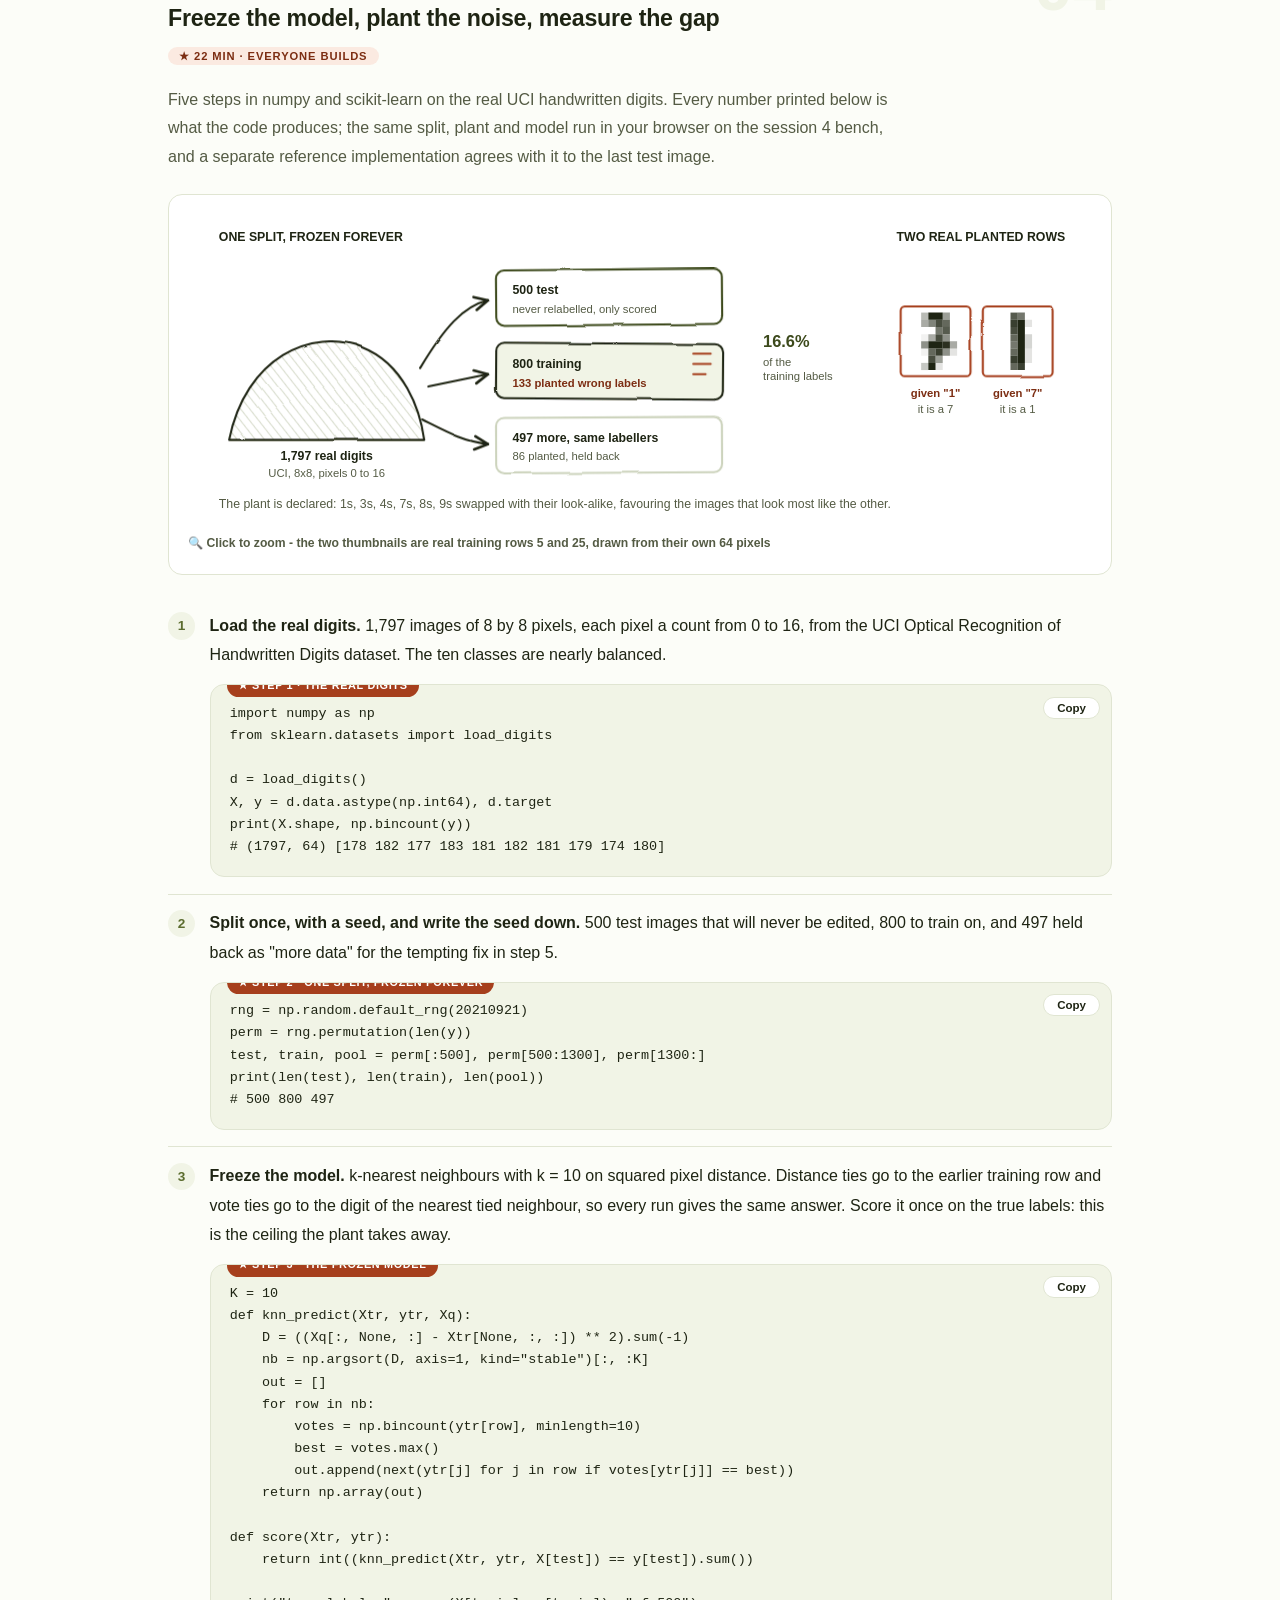
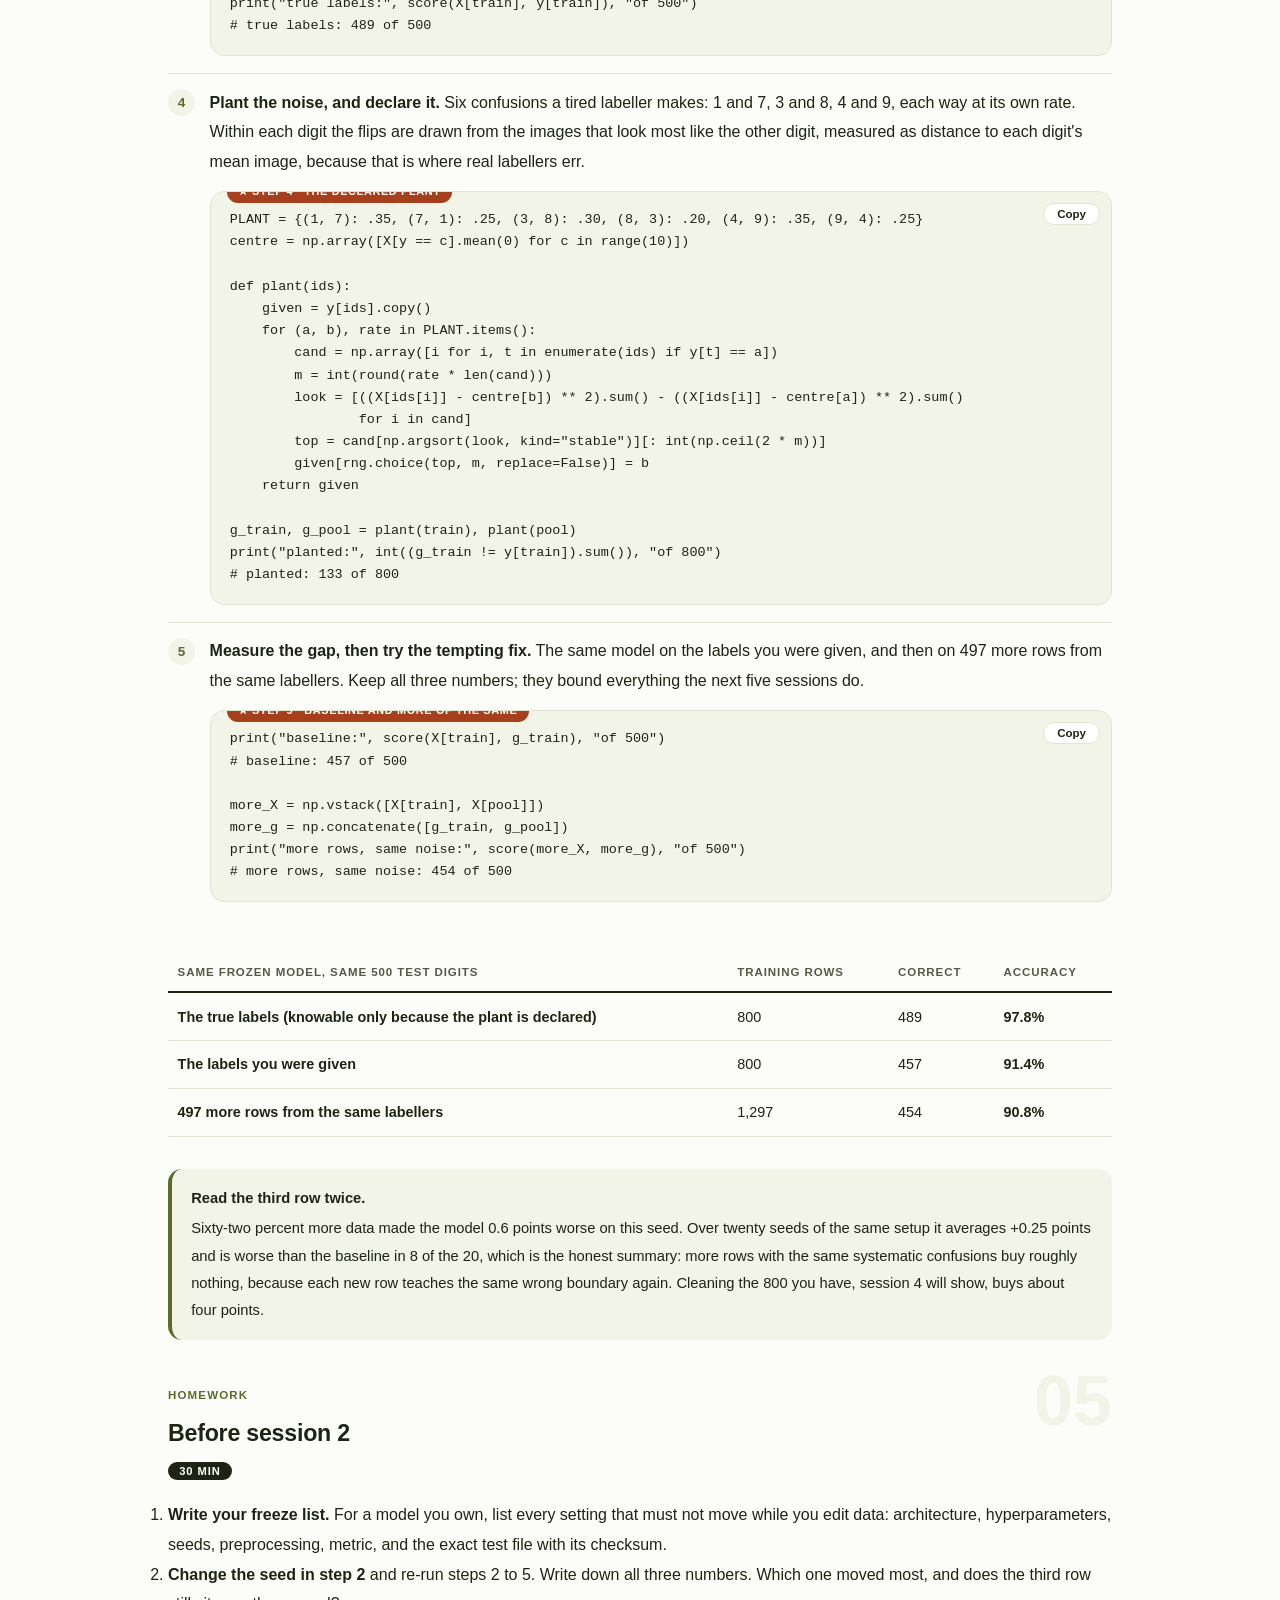
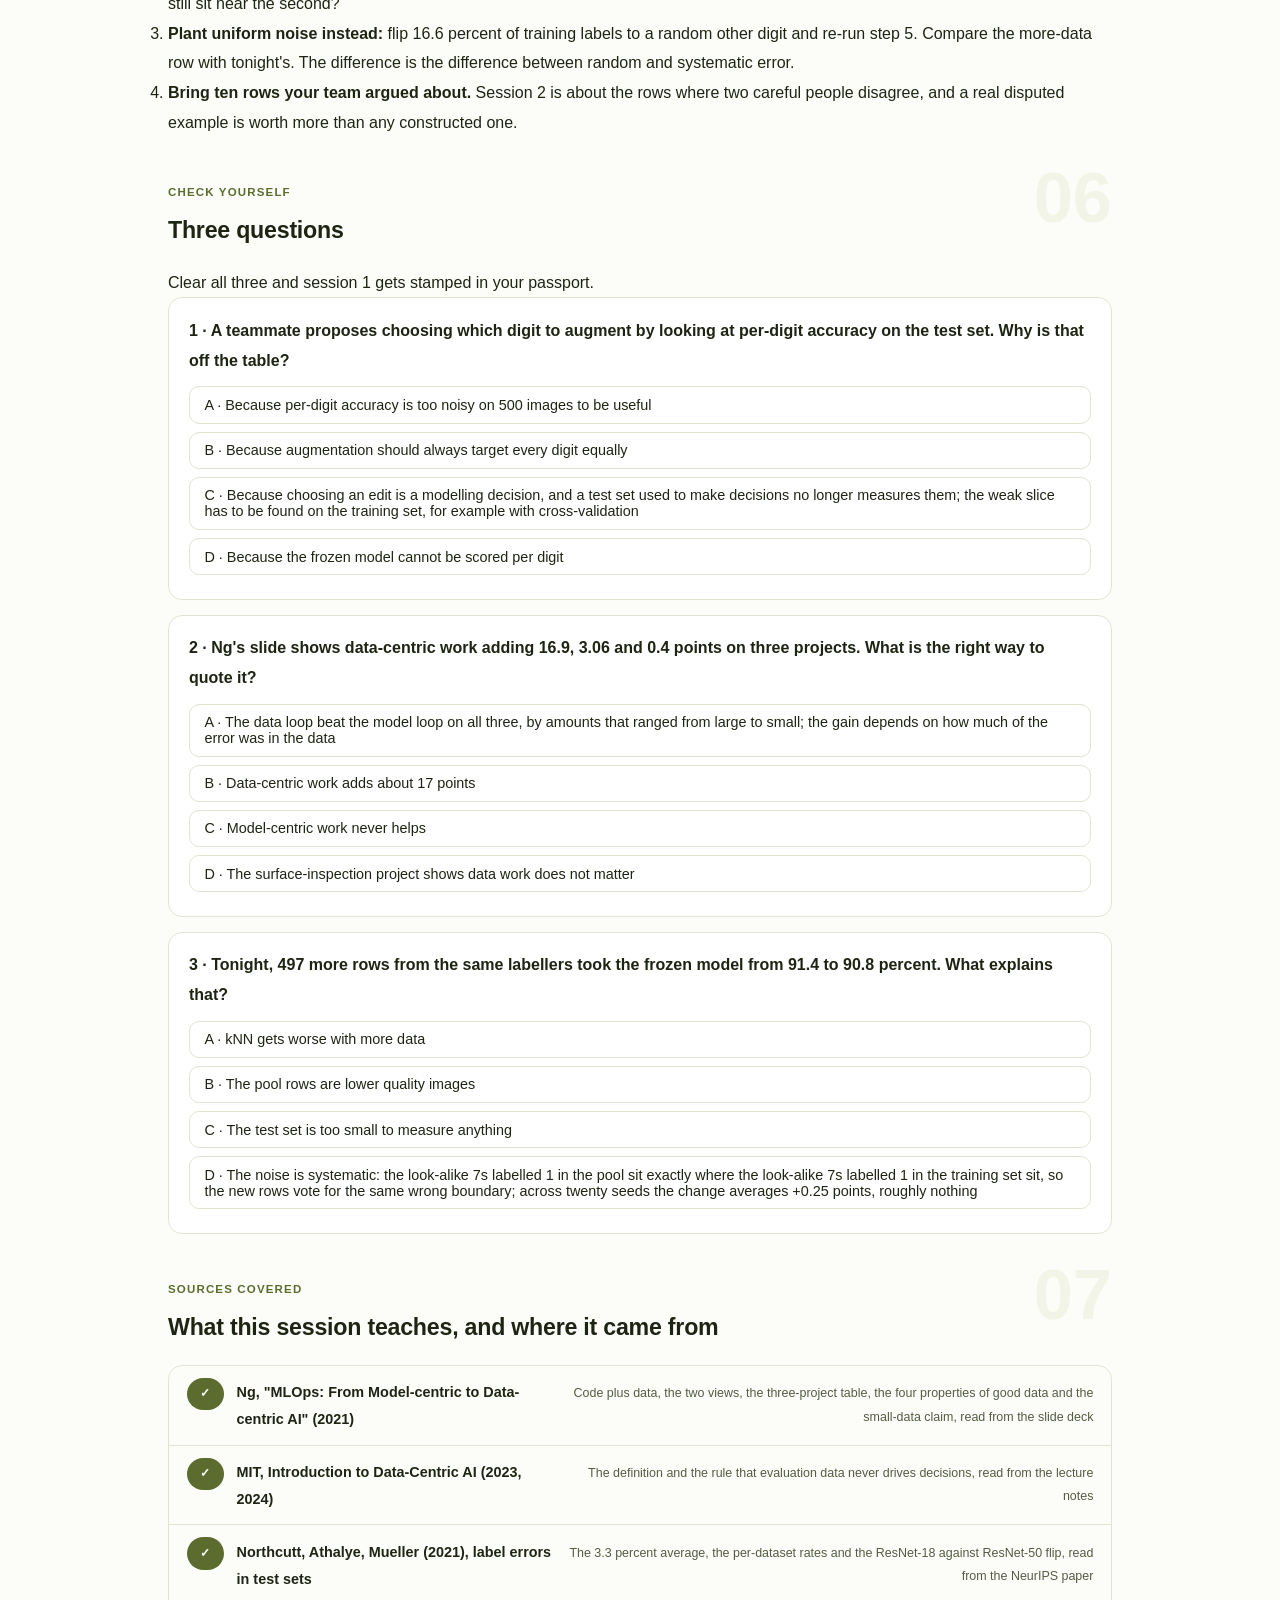
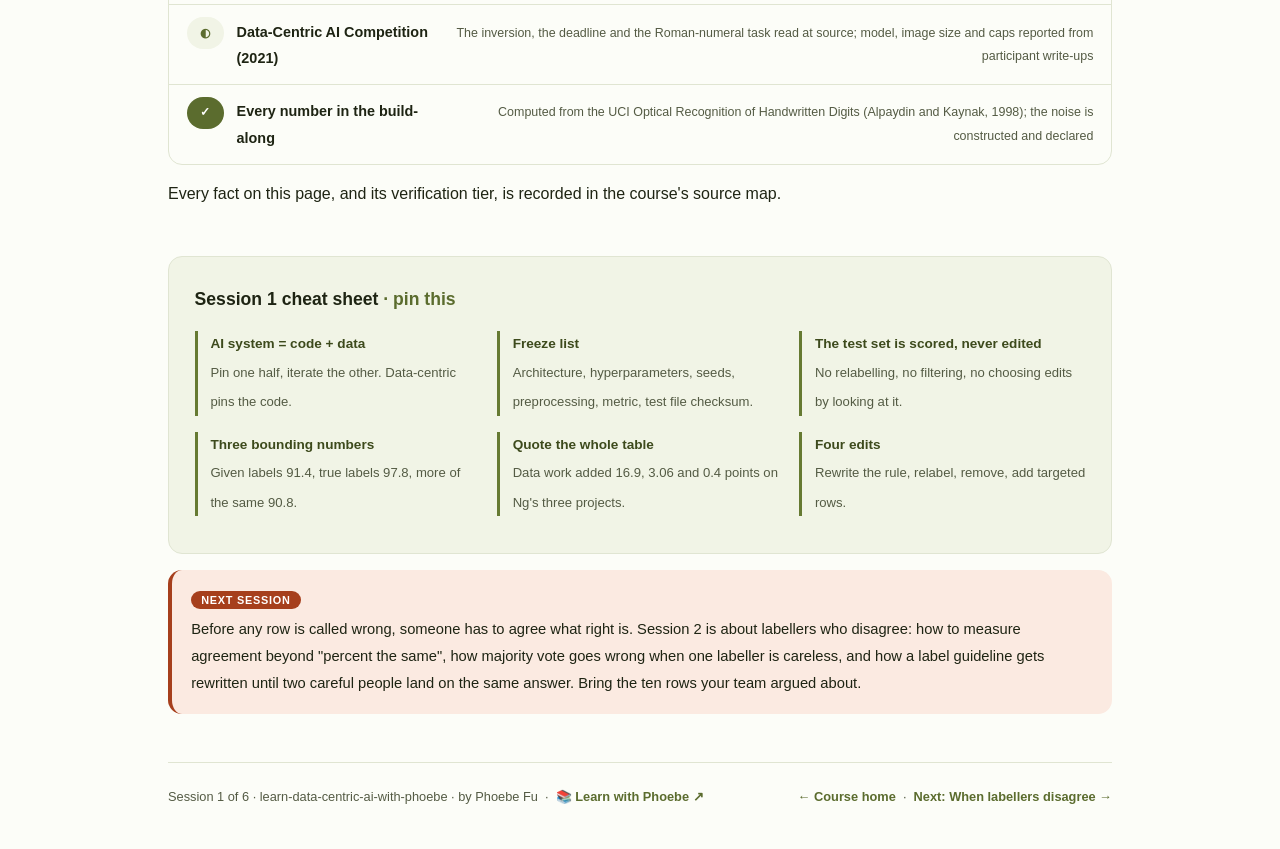
==== commit 624b6438: "Light surfaces everywhere: lightbox, cheat panel, code boxes; contrast and phone-width fixes Every d" ====
--- a/courses/01-hold-the-model-fix-the-data.html
+++ b/courses/01-hold-the-model-fix-the-data.html
@@ -19,7 +19,7 @@
 <meta name="twitter:image" content="https://phoebefu6.github.io/learn-data-centric-ai-with-phoebe/assets/og-cover.png">
 <!-- social:end -->
 <title>Session 1 · Hold the model, fix the data - learn data-centric ai with phoebe</title>
-<link rel="stylesheet" href="../assets/style.css?v=5">
+<link rel="stylesheet" href="../assets/style.css?v=21">
 </head>
 <body>
 
@@ -583,6 +583,6 @@
 
 </main>
 
-<script src="../assets/app.js?v=3"></script>
+<script src="../assets/app.js?v=21"></script>
 </body>
 </html>
--- a/assets/style.css
+++ b/assets/style.css
@@ -20,8 +20,8 @@
   --amber-ink: #7C2D12;
   --amber-50: #FBEAE1;
   --paper: #FCFDF8;
-  --code-bg: #1C2212;
-  --code-ink: #E3E8D5;
+  --code-bg: #F1F4E6;
+  --code-ink: #1E2413;
   --scrim-rgb: 241,244,230;
   --shadow-rgb: 91,108,46;
   --radius: 14px;
@@ -242,7 +242,7 @@
 .pill.light { background: var(--indigo-50); color: var(--indigo); }
 .pill.inkpill { background: var(--ink); color: #fff; }
 .pill.amber, .pill.peach { background: var(--amber); color: #FFFFFF; }
-.pill.bare { color: var(--faint); }
+.pill.bare { color: var(--muted); }
 
 /* ---------- 4D grid ---------- */
 .grid-2 { display: grid; grid-template-columns: repeat(auto-fit, minmax(15rem, 1fr)); gap: .8rem; margin: .5rem 0 1rem; }
@@ -271,10 +271,11 @@
 table.clean td:first-child { font-weight: 600; }
 
 /* ---------- prompt boxes ---------- */
-.prompt-box {
+.prompt-box{
   position: relative;
-  background: var(--code-bg);
-  color: var(--code-ink);
+  background: #F1F4E6;
+  border: 1px solid #E0E5D2;
+  color: #1E2413;
   border-radius: var(--radius);
   padding: 1.1rem 1.2rem;
   margin: 1rem 0 1.2rem;
@@ -284,12 +285,12 @@
   white-space: pre-wrap;
   word-break: break-word;
 }
-.prompt-box .label {
+.prompt-box .label{
   position: absolute;
   top: -0.7rem;
   left: 1rem;
-  background: var(--indigo);
-  color: #fff;
+  background: #5B6C2E;
+  color: #FFFFFF;
   font-family: "Inter", -apple-system, sans-serif;
   font-size: .68rem;
   font-weight: 700;
@@ -300,13 +301,13 @@
 }
 .prompt-box.bad .label { background: var(--faint); color: var(--ink); }
 .prompt-box.good .label { background: var(--amber); color: #FFFFFF; }
-.copy-btn {
+.copy-btn{
   position: absolute;
   top: .7rem;
   right: .7rem;
-  background: rgba(255,255,255,.1);
-  border: 1px solid rgba(255,255,255,.25);
-  color: #fff;
+  background: #FFFFFF;
+  border: 1px solid #E0E5D2;
+  color: #1E2413;
   border-radius: 999px;
   padding: .25rem .8rem;
   font-size: .72rem;
@@ -315,7 +316,7 @@
   font-family: "Inter", -apple-system, sans-serif;
   transition: background .15s ease;
 }
-.copy-btn:hover { background: rgba(255,255,255,.22); }
+.copy-btn:hover { background: #E0E5D2; }
 .copy-btn.copied { background: var(--amber); border-color: var(--amber); color: #FFFFFF; }
 
 /* ---------- demo steps ---------- */
@@ -410,7 +411,7 @@
   gap: .4rem;
 }
 
-.lightbox {
+.lightbox{
   position: fixed;
   inset: 0;
   z-index: 100;
@@ -422,8 +423,10 @@
   cursor: zoom-out;
 }
 .lightbox.open { display: flex; }
-.lightbox .inner {
+.lightbox .inner{
   background: #fff;
+  border: 1px solid #E0E5D2;
+  box-shadow: 0 10px 40px rgba(30,36,19,.14);
   border-radius: var(--radius);
   padding: 2rem;
   max-width: 94vw;
@@ -431,13 +434,12 @@
   overflow: auto;
 }
 .lightbox .inner svg, .lightbox .inner img { width: min(88vw, 70rem); height: auto; }
-.lightbox .close-hint {
+.lightbox .close-hint{
   position: fixed;
   top: 1rem; right: 1.4rem;
   color: var(--ink);
   font-size: .8rem;
   font-weight: 600;
-  opacity: .8;
 }
 
 /* ---------- courses covered ---------- */
@@ -456,7 +458,7 @@
 .covered-row .note { margin-left: auto; color: var(--muted); font-size: .78rem; text-align: right; }
 
 /* ---------- cheat sheet footer ---------- */
-.cheat {
+.cheat{
   background: var(--indigo-50);
   color: var(--ink);
   border: 1px solid var(--hairline);
@@ -469,7 +471,7 @@
 .cheat .grid-2 { gap: 1rem; }
 .cheat .cheat-item { border-left: 3px solid var(--indigo-mid); padding-left: .8rem; }
 .cheat .cheat-item b { display: block; font-size: .85rem; color: var(--indigo-deep); }
-.cheat .cheat-item span { font-size: .82rem; opacity: .85; }
+.cheat .cheat-item span { font-size: .82rem; color: #545B44; }
 
 footer.pagefoot {
   border-top: 1px solid var(--hairline);
@@ -1162,7 +1164,7 @@
   transition: all .18s ease;
 }
 .pp-stamp:hover { border-color: var(--indigo-soft); }
-.pp-stamp i { font-size: 1.3rem; font-style: normal; opacity: .7; }
+.pp-stamp i { font-size: 1.3rem; font-style: normal; opacity: 1; }
 .pp-stamp b { font: 800 0.7rem Inter, sans-serif; }
 .pp-stamp.got {
   border-style: solid; border-color: var(--indigo);
@@ -1319,3 +1321,28 @@
 .dc-cell figcaption { font-size: 0.72rem; line-height: 1.3; color: var(--ink); font-variant-numeric: tabular-nums; }
 .dc-cell figcaption b { color: var(--clay-ink); }
 .dc-thumb { display: block; width: 40px; height: 40px; margin: 0 auto 2px; fill: var(--ink); shape-rendering: crispEdges; }
+
+/* layout-patch-3: phone-width overflow (2026-10-10) */
+.sql-bar { flex-wrap: wrap; }
+@media (max-width: 480px) {
+  .covered-row { flex-wrap: wrap; }
+  .covered-row .note { margin-left: 0; text-align: left; flex-basis: 100%; }
+  details.card summary { flex-wrap: wrap; }
+  details.card summary .mini { white-space: normal; }
+  .wk, .sqlbox, .prompt-box, pre { max-width: 100%; overflow-x: auto; }
+  .mono, code, strong, .note { overflow-wrap: anywhere; }
+  select, input[type=range], label { max-width: 100%; }
+  canvas, svg, img { max-width: 100%; height: auto; }
+  .tree-kids, .tree-node-wrap, .tree-node, .rb-night, .al-row, .gd-field, .tl-row, .sl-row { max-width: 100%; overflow-x: auto; }
+  .tl-cols, .sl-cols, .bb-cols, .ev-cols, [class$="-cols"] { grid-template-columns: 1fr !important; display: grid; }
+  .tl-cols > *, .sl-cols > *, [class$="-cols"] > * { min-width: 0; max-width: 100%; }
+  .mono { white-space: normal; }
+  .er-w, .bb-lab, .tl-lev, .sl-lev { max-width: 100%; white-space: normal; }
+}
+/* contrast-patch-2b */
+.cheat a { color: var(--indigo-deep, var(--ink)); }
+.chip.audience { background: transparent; border-color: rgba(255,255,255,.55); }
+.masthead a, .masthead .sub a { color: #fff; text-decoration: underline; text-underline-offset: 2px; }
+.prompt-box b, .prompt-box strong { color: var(--indigo-deep, var(--ink)); }
+.prompt-box span, .prompt-box em, .prompt-box i { color: inherit; }
+.pp-stamp i { color: var(--ink); }
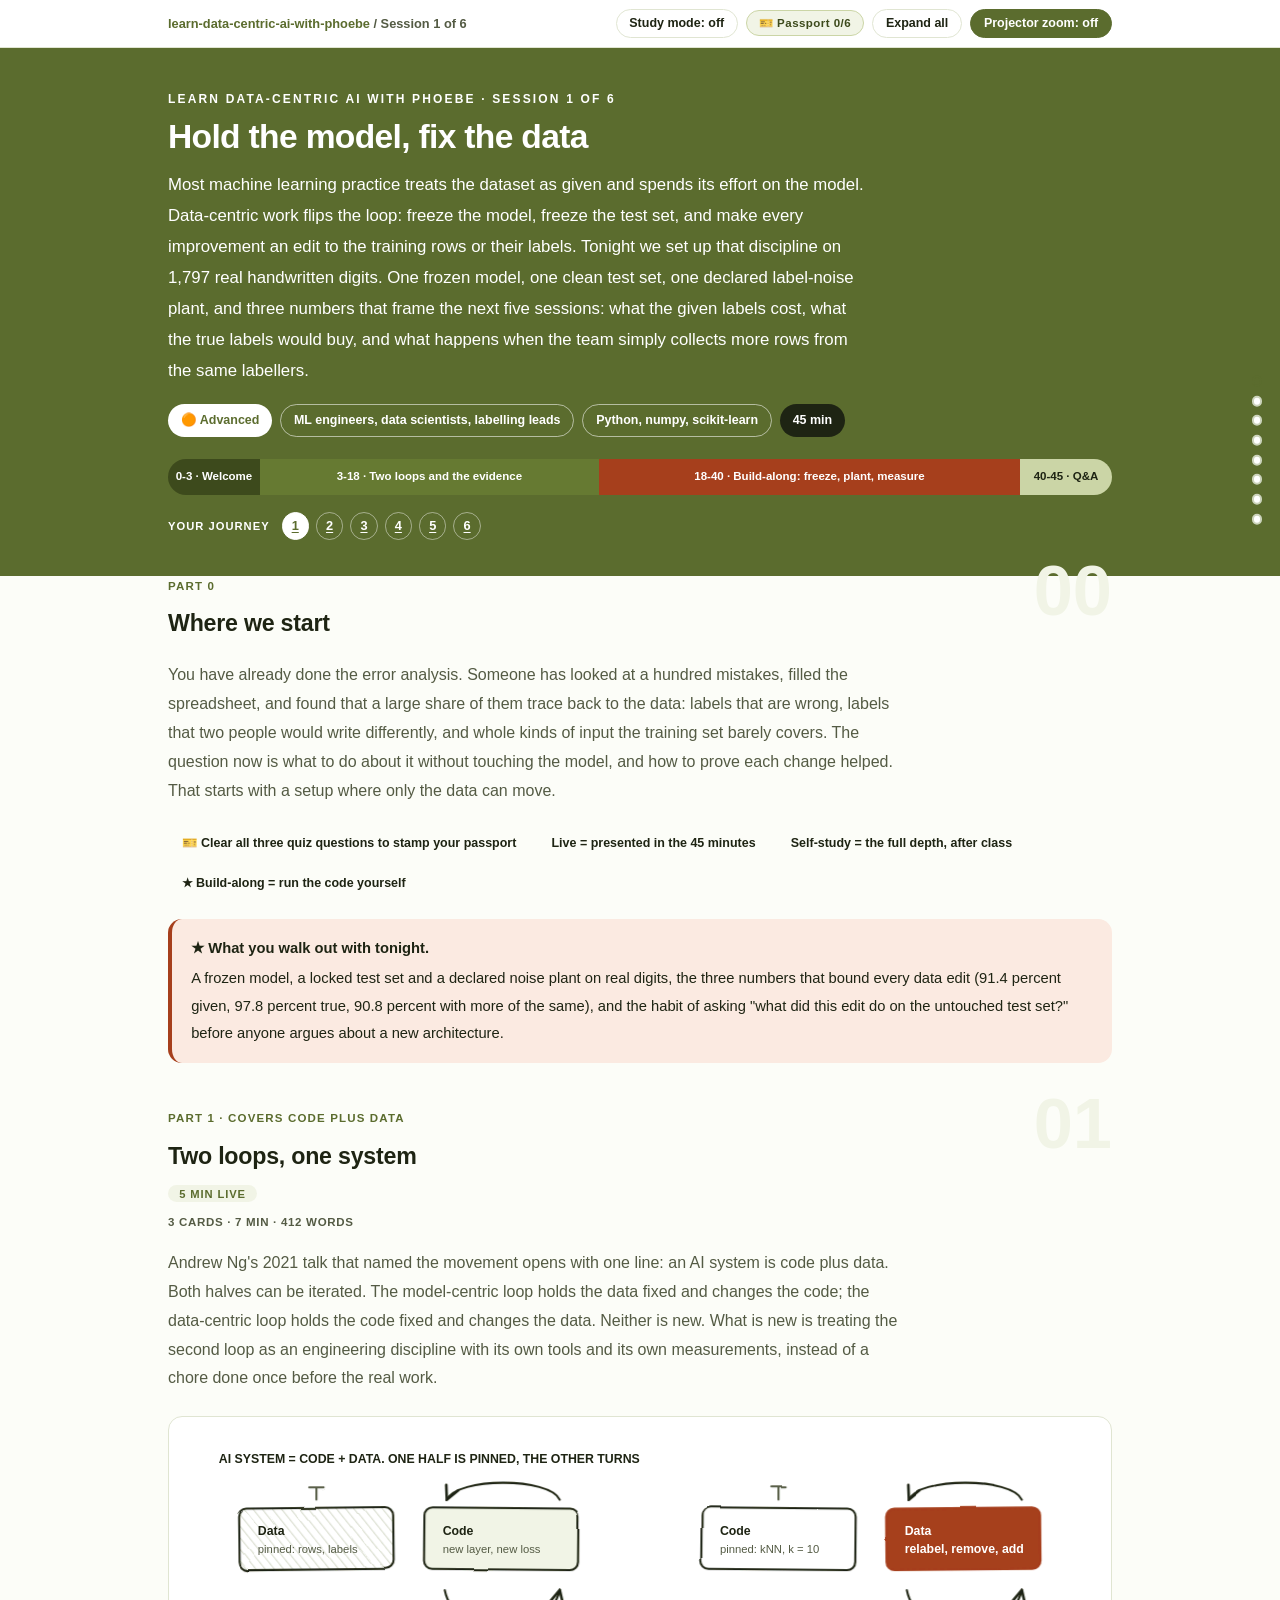
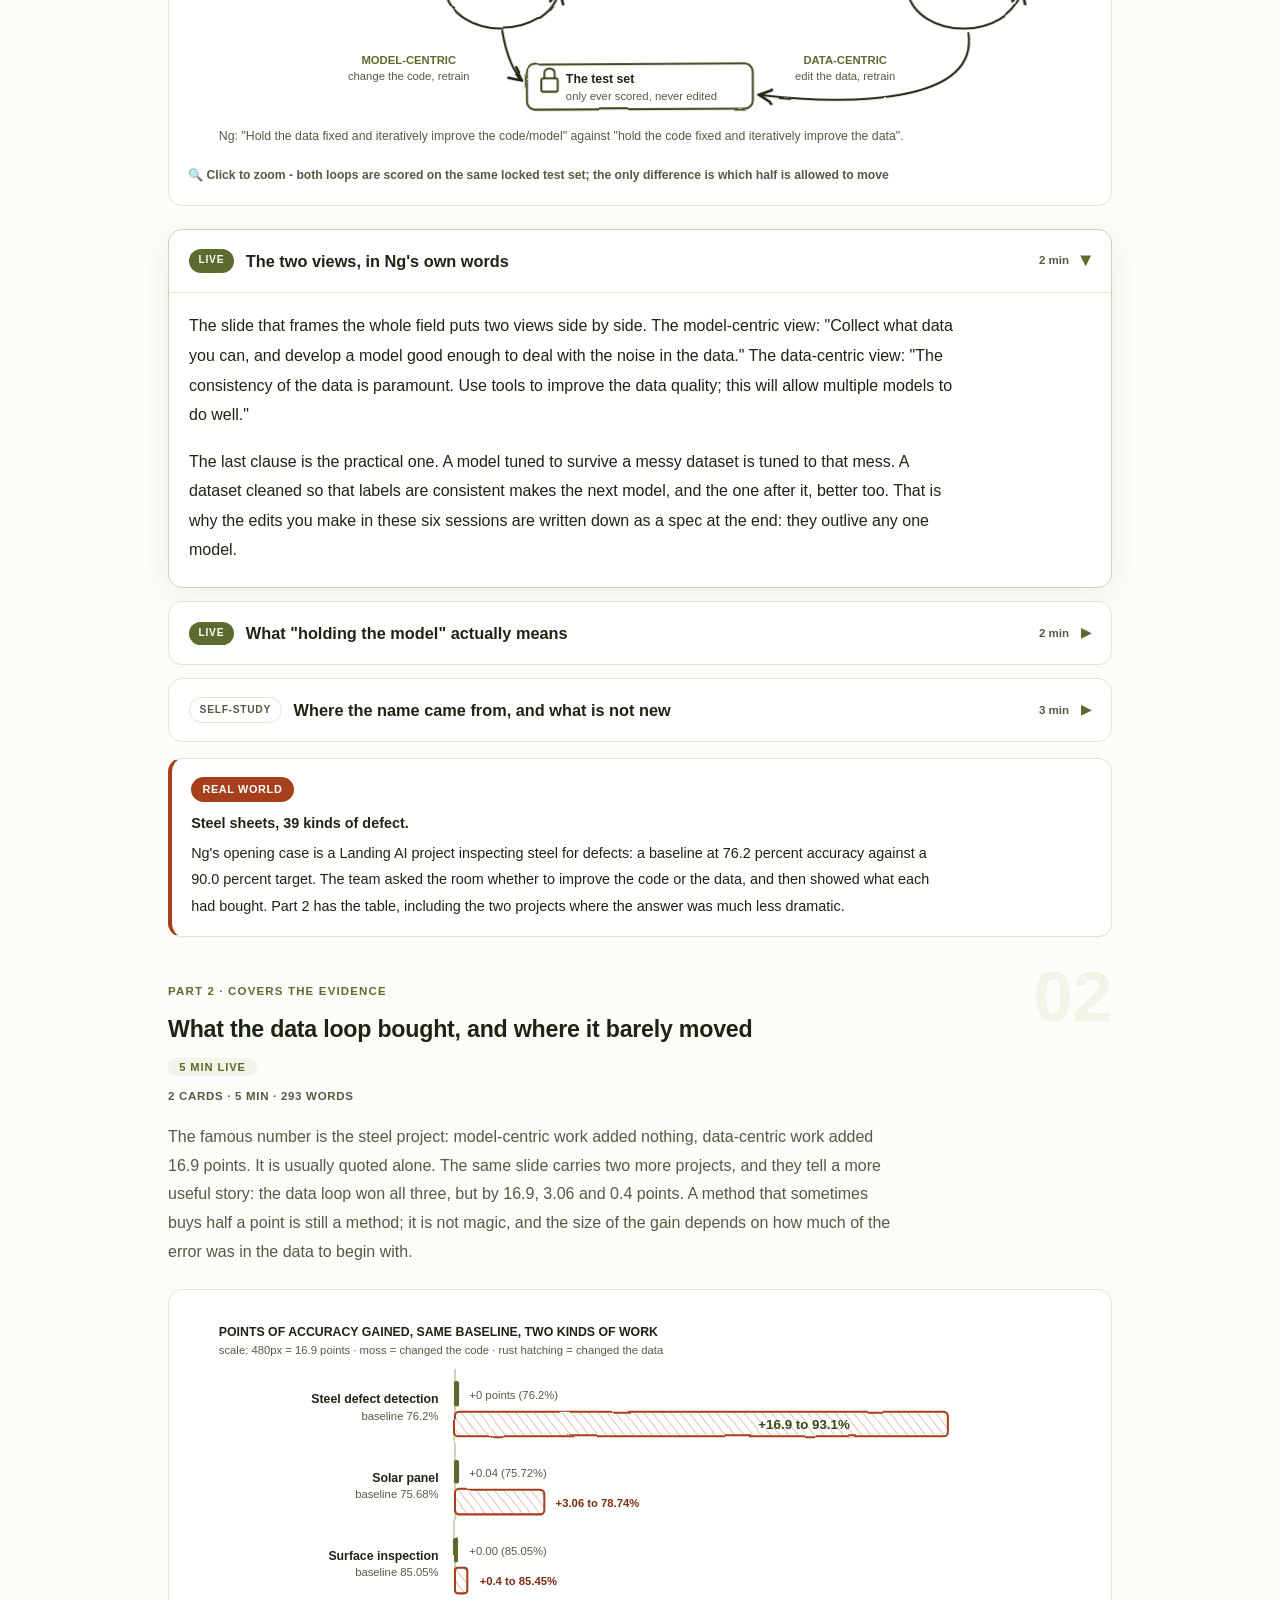
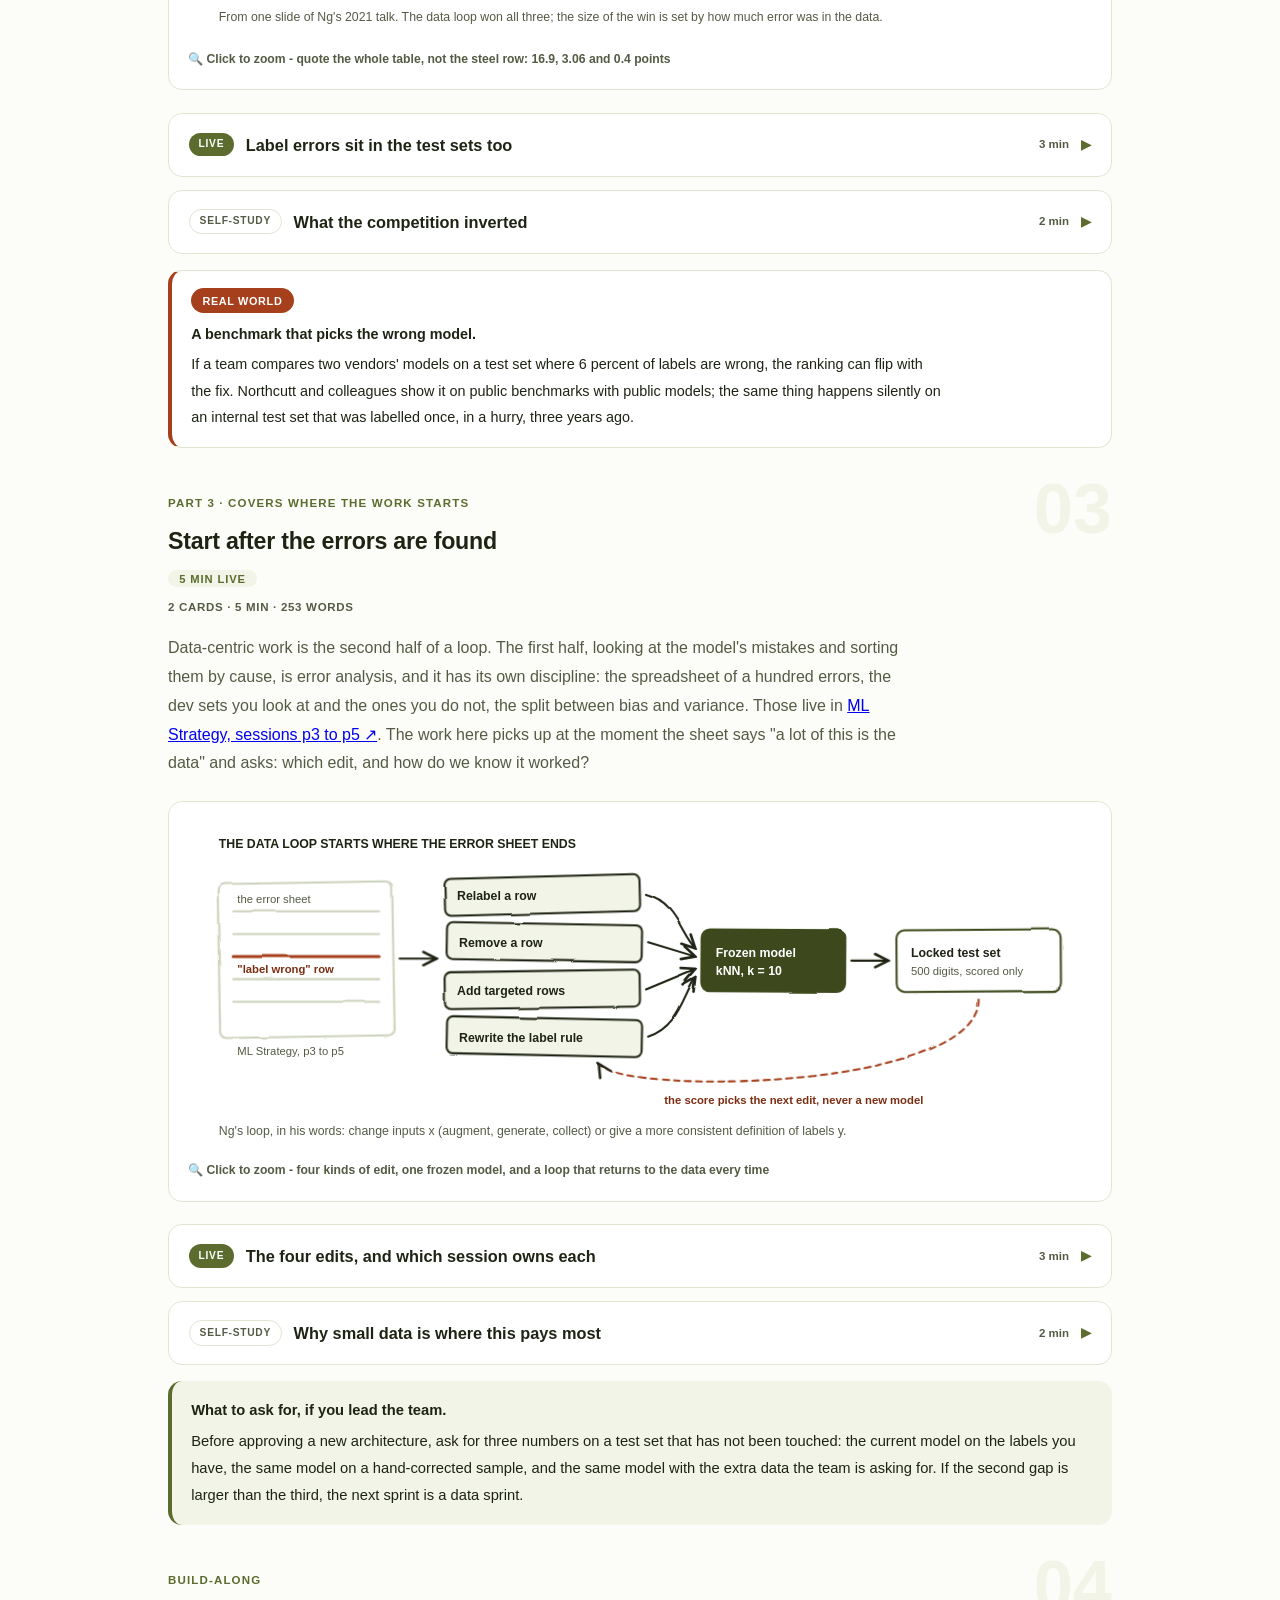
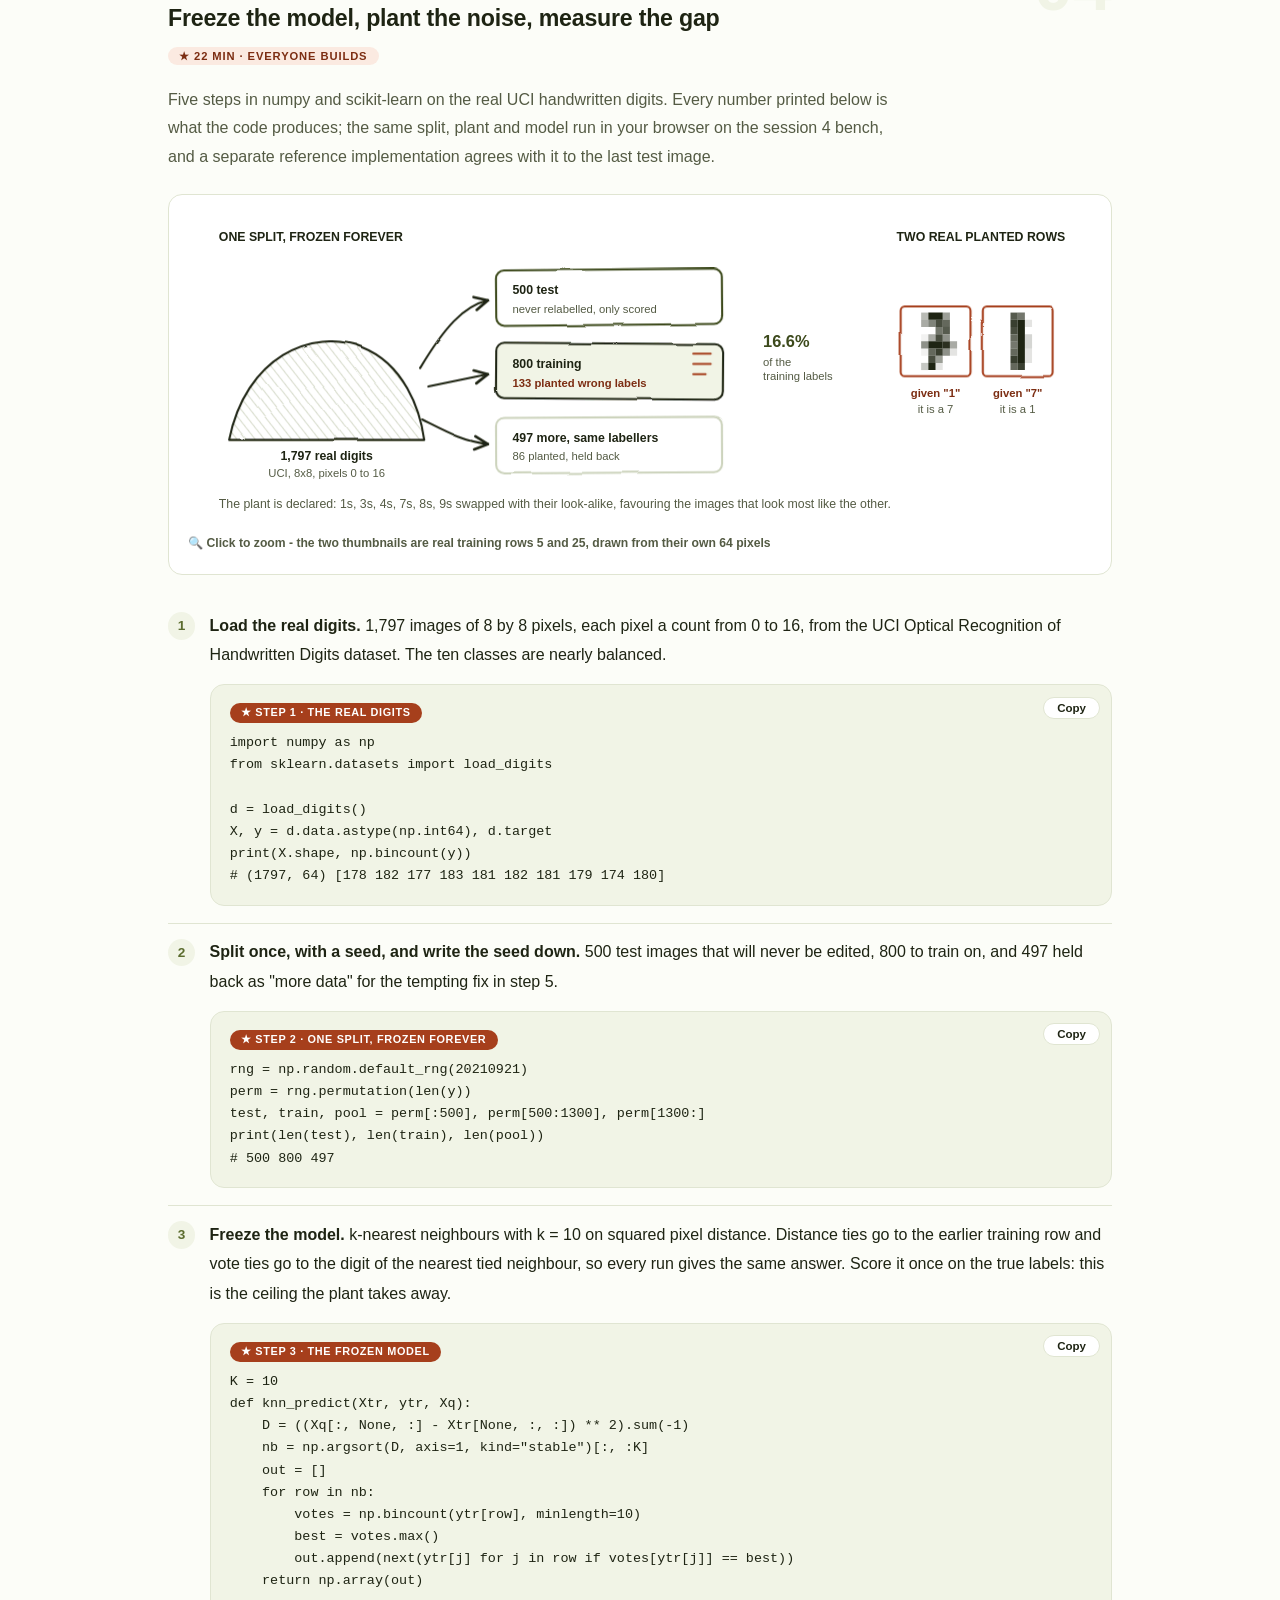
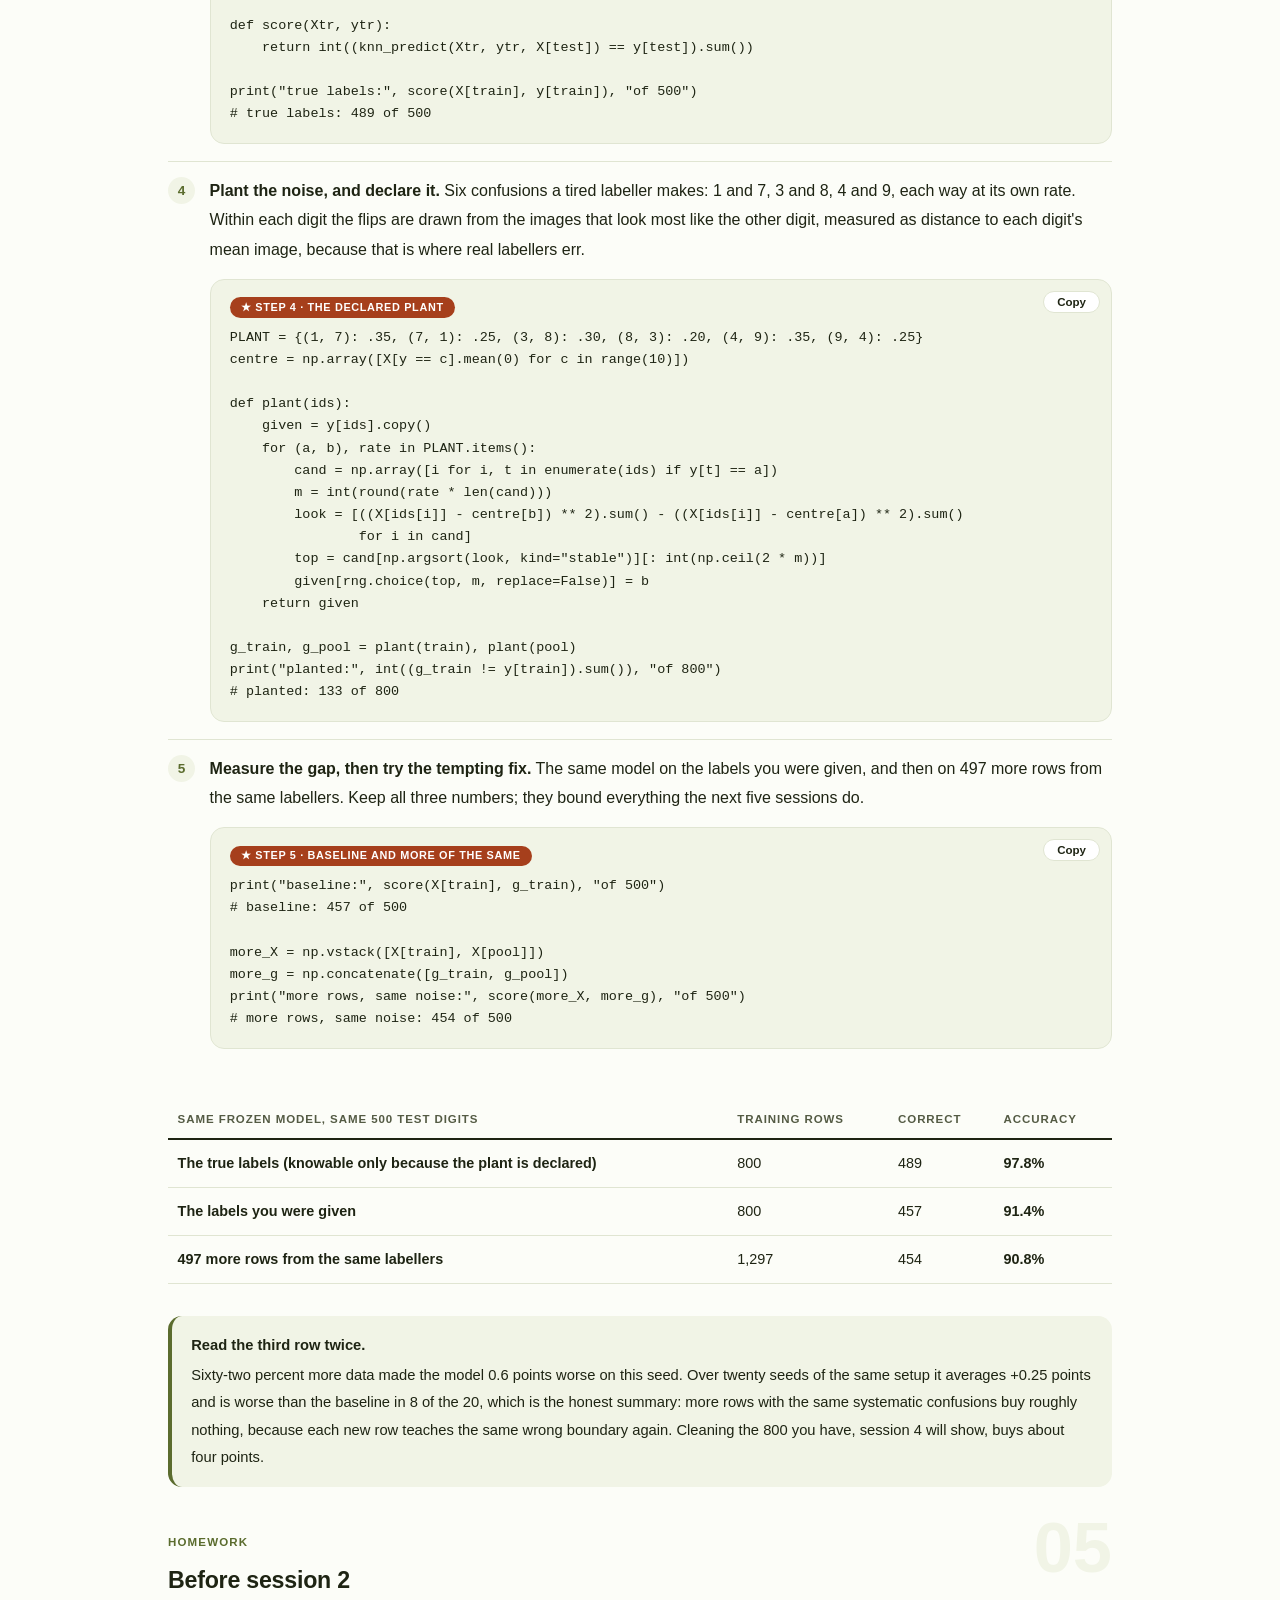
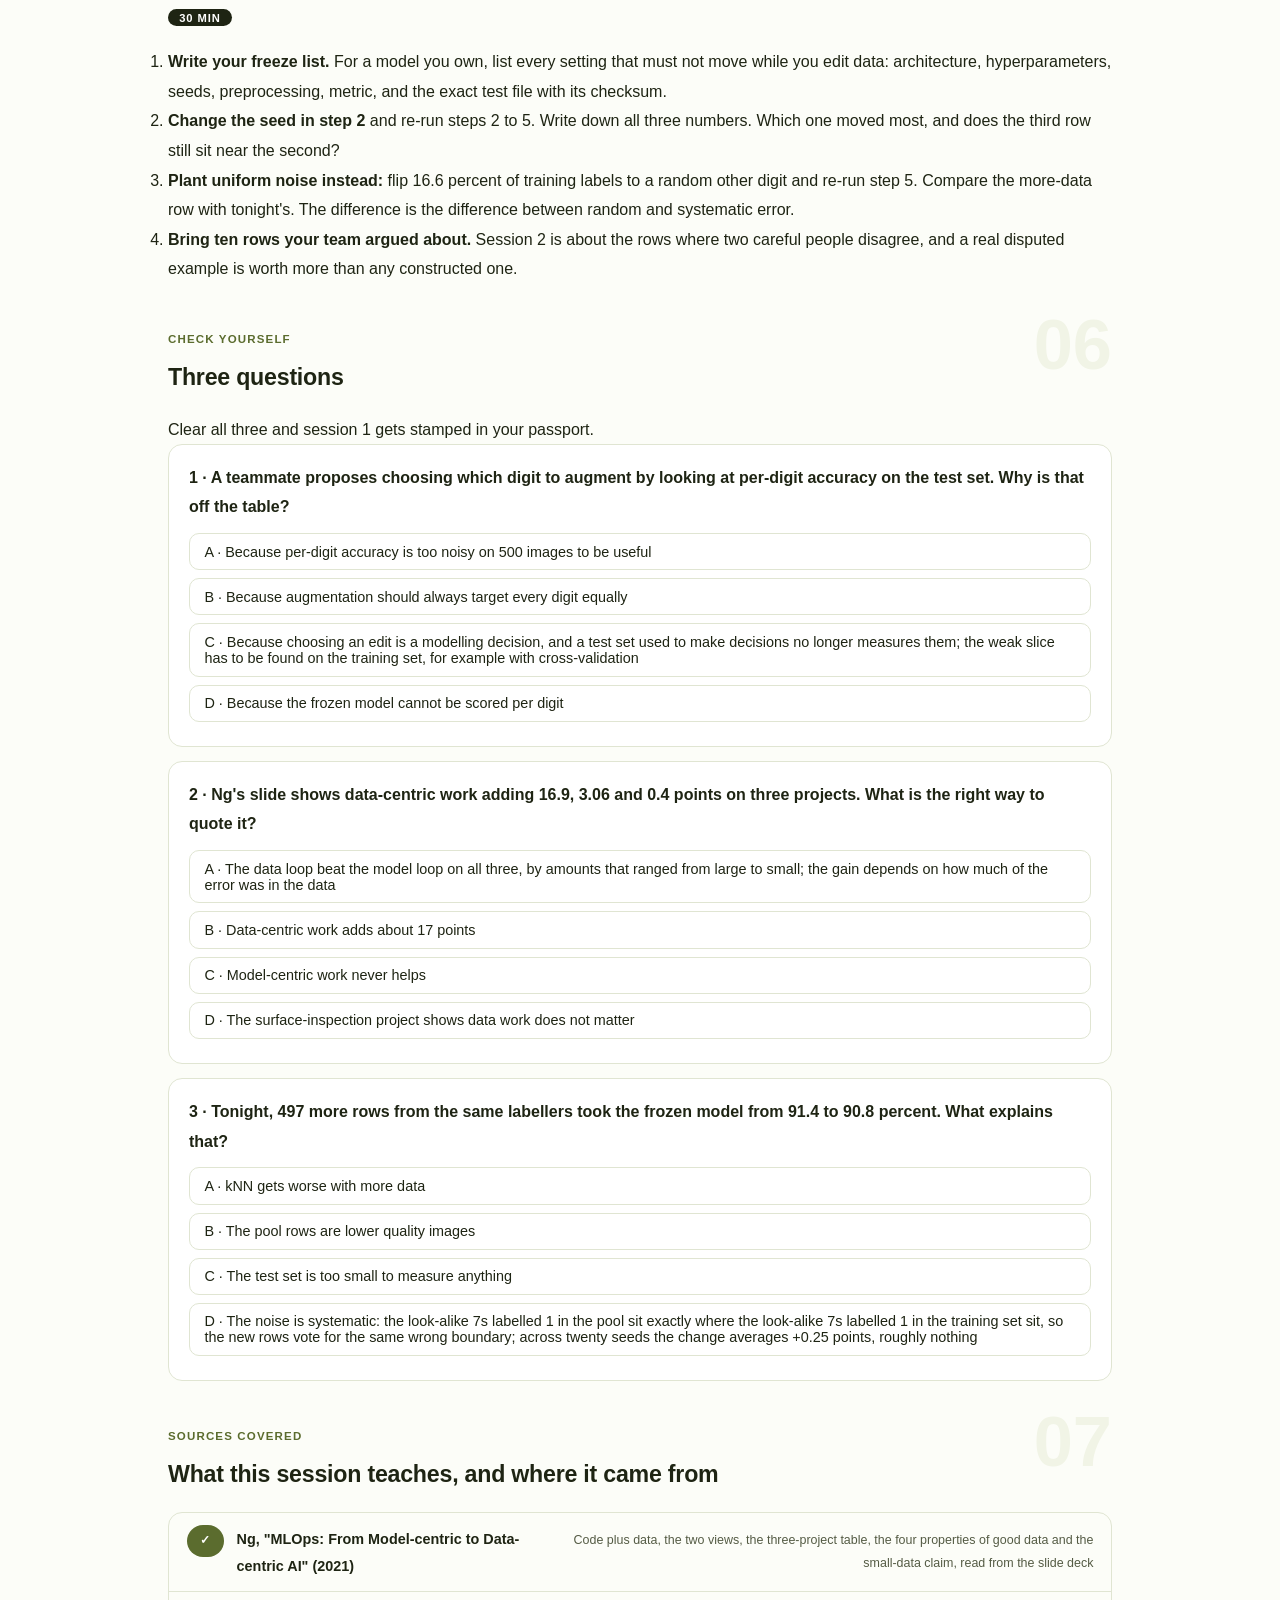
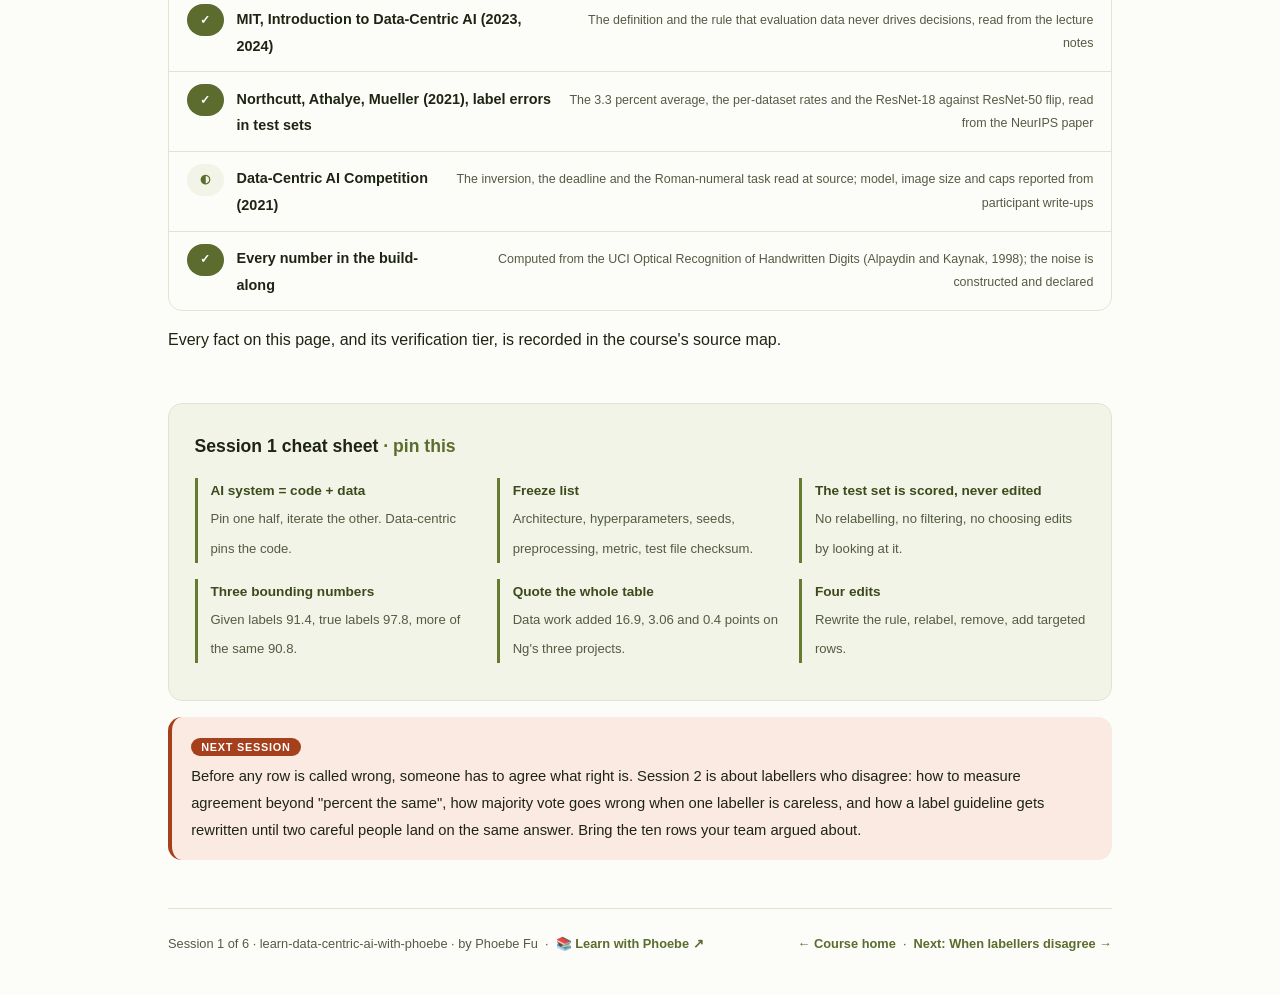
==== commit 1cd881be: "Prompt-box label inside the box: overflow no longer cuts it in half The label hung 0.7rem above the " ====
--- a/courses/01-hold-the-model-fix-the-data.html
+++ b/courses/01-hold-the-model-fix-the-data.html
@@ -19,7 +19,7 @@
 <meta name="twitter:image" content="https://phoebefu6.github.io/learn-data-centric-ai-with-phoebe/assets/og-cover.png">
 <!-- social:end -->
 <title>Session 1 · Hold the model, fix the data - learn data-centric ai with phoebe</title>
-<link rel="stylesheet" href="../assets/style.css?v=21">
+<link rel="stylesheet" href="../assets/style.css?v=22">
 </head>
 <body>
 
--- a/assets/style.css
+++ b/assets/style.css
@@ -1346,3 +1346,8 @@
 .prompt-box b, .prompt-box strong { color: var(--indigo-deep, var(--ink)); }
 .prompt-box span, .prompt-box em, .prompt-box i { color: inherit; }
 .pp-stamp i { color: var(--ink); }
+
+/* Prompt-box label sits inside the box (2026-10-12). Hanging it 0.7rem above the edge let any
+   overflow:auto parent cut it in half; in normal flow nothing can clip it. The right margin
+   keeps it clear of the Copy button; long labels wrap instead of running under it. */
+.prompt-box > .label{ position: static; display: table; margin: 0 5.2rem .55rem 0; white-space: normal; line-height: 1.45; }
